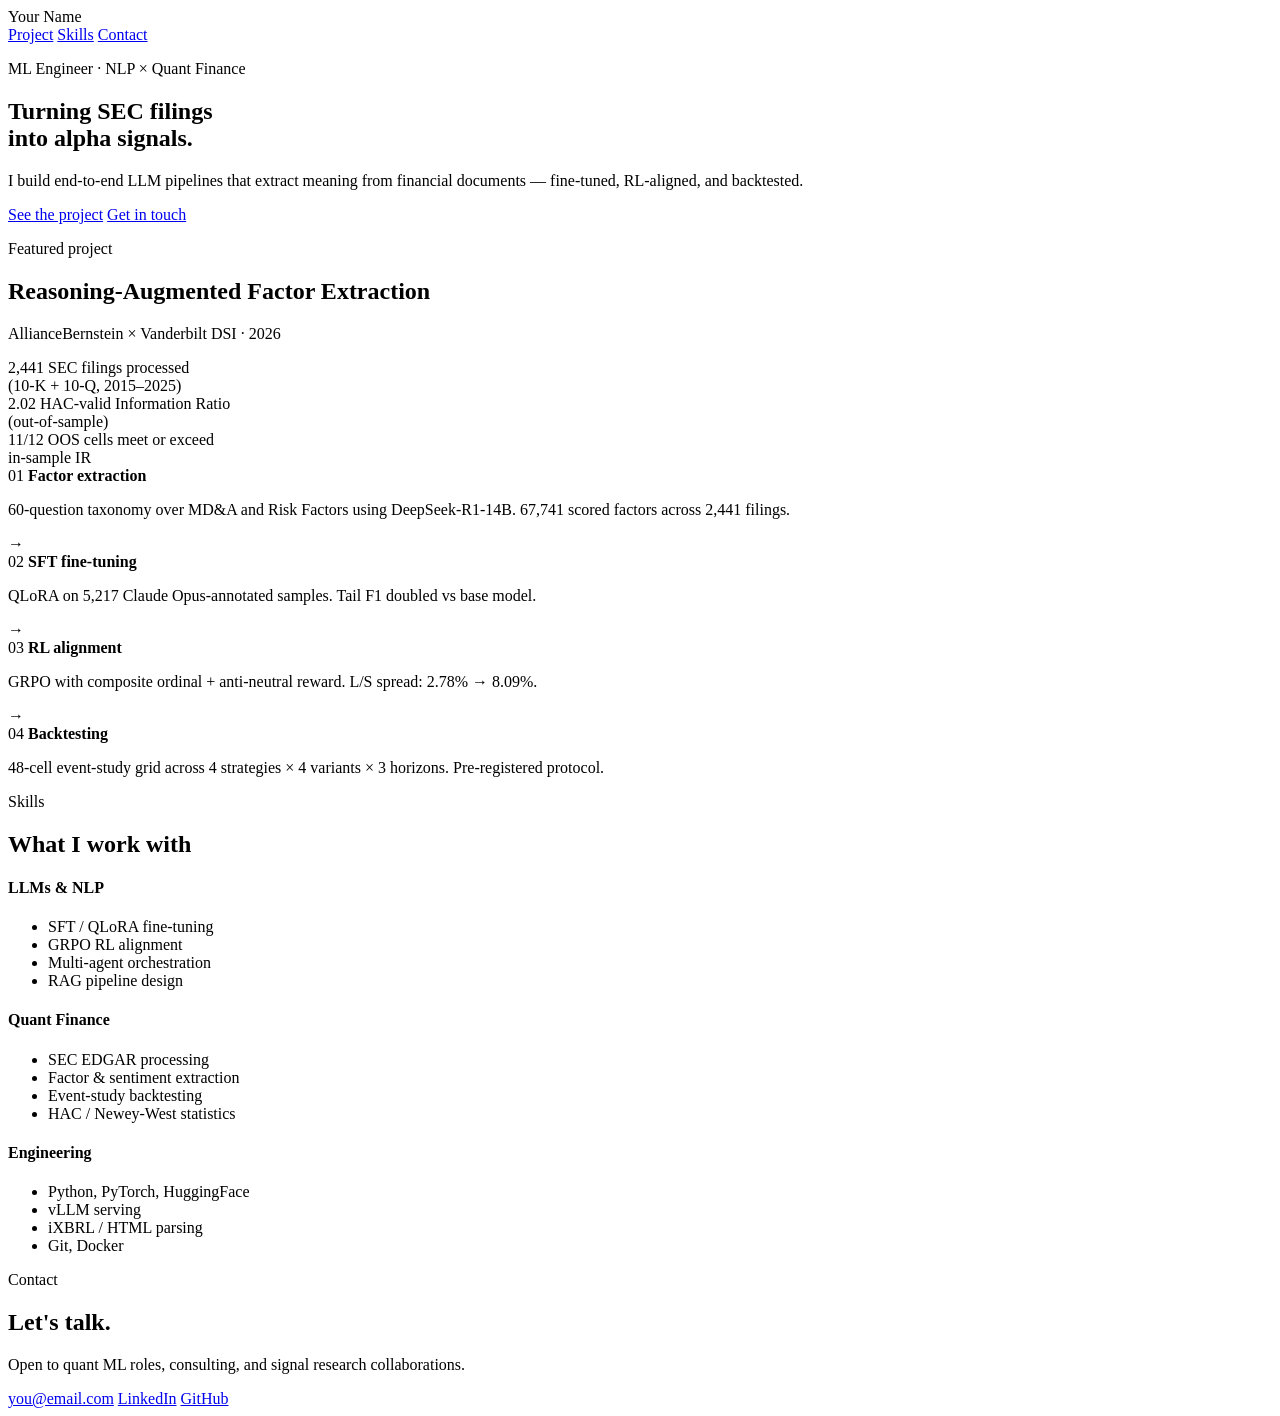
==== index.html @ 3459a32f "Create index.html" ====
<!DOCTYPE html>
<html lang="en">
<head>
  <meta charset="UTF-8" />
  <meta name="viewport" content="width=device-width, initial-scale=1.0"/>
  <title>Your Name — ML Engineer</title>
  <link rel="stylesheet" href="style.css" />
  <link href="https://fonts.googleapis.com/css2?family=DM+Serif+Display&family=DM+Mono:wght@400;500&family=Inter:wght@400;500&display=swap" rel="stylesheet"/>
</head>
<body>

  <!-- NAV -->
  <nav>
    <span class="nav-name">Your Name</span>
    <div class="nav-links">
      <a href="#project">Project</a>
      <a href="#skills">Skills</a>
      <a href="#contact">Contact</a>
    </div>
  </nav>

  <!-- HERO -->
  <section id="hero">
    <p class="label">ML Engineer · NLP × Quant Finance</p>
    <h1>Turning SEC filings<br/>into alpha signals.</h1>
    <p class="sub">I build end-to-end LLM pipelines that extract meaning from financial documents — fine-tuned, RL-aligned, and backtested.</p>
    <div class="hero-btns">
      <a href="#project" class="btn-primary">See the project</a>
      <a href="mailto:you@email.com" class="btn-secondary">Get in touch</a>
    </div>
  </section>

  <!-- PROJECT -->
  <section id="project">
    <p class="label">Featured project</p>
    <h2>Reasoning-Augmented Factor Extraction</h2>
    <p class="project-sub">AllianceBernstein × Vanderbilt DSI · 2026</p>

    <div class="cards">
      <div class="card">
        <span class="card-num">2,441</span>
        <span class="card-desc">SEC filings processed<br/>(10-K + 10-Q, 2015–2025)</span>
      </div>
      <div class="card">
        <span class="card-num">2.02</span>
        <span class="card-desc">HAC-valid Information Ratio<br/>(out-of-sample)</span>
      </div>
      <div class="card">
        <span class="card-num">11/12</span>
        <span class="card-desc">OOS cells meet or exceed<br/>in-sample IR</span>
      </div>
    </div>

    <div class="pipeline">
      <div class="step">
        <span class="step-num">01</span>
        <strong>Factor extraction</strong>
        <p>60-question taxonomy over MD&A and Risk Factors using DeepSeek-R1-14B. 67,741 scored factors across 2,441 filings.</p>
      </div>
      <div class="arrow">→</div>
      <div class="step">
        <span class="step-num">02</span>
        <strong>SFT fine-tuning</strong>
        <p>QLoRA on 5,217 Claude Opus-annotated samples. Tail F1 doubled vs base model.</p>
      </div>
      <div class="arrow">→</div>
      <div class="step">
        <span class="step-num">03</span>
        <strong>RL alignment</strong>
        <p>GRPO with composite ordinal + anti-neutral reward. L/S spread: 2.78% → 8.09%.</p>
      </div>
      <div class="arrow">→</div>
      <div class="step">
        <span class="step-num">04</span>
        <strong>Backtesting</strong>
        <p>48-cell event-study grid across 4 strategies × 4 variants × 3 horizons. Pre-registered protocol.</p>
      </div>
    </div>
  </section>

  <!-- SKILLS -->
  <section id="skills">
    <p class="label">Skills</p>
    <h2>What I work with</h2>
    <div class="skills-grid">
      <div class="skill-group">
        <h4>LLMs & NLP</h4>
        <ul>
          <li>SFT / QLoRA fine-tuning</li>
          <li>GRPO RL alignment</li>
          <li>Multi-agent orchestration</li>
          <li>RAG pipeline design</li>
        </ul>
      </div>
      <div class="skill-group">
        <h4>Quant Finance</h4>
        <ul>
          <li>SEC EDGAR processing</li>
          <li>Factor & sentiment extraction</li>
          <li>Event-study backtesting</li>
          <li>HAC / Newey-West statistics</li>
        </ul>
      </div>
      <div class="skill-group">
        <h4>Engineering</h4>
        <ul>
          <li>Python, PyTorch, HuggingFace</li>
          <li>vLLM serving</li>
          <li>iXBRL / HTML parsing</li>
          <li>Git, Docker</li>
        </ul>
      </div>
    </div>
  </section>

  <!-- CONTACT -->
  <section id="contact">
    <p class="label">Contact</p>
    <h2>Let's talk.</h2>
    <p>Open to quant ML roles, consulting, and signal research collaborations.</p>
    <div class="contact-links">
      <a href="mailto:you@email.com">you@email.com</a>
      <a href="https://linkedin.com/in/yourname" target="_blank">LinkedIn</a>
      <a href="https://github.com/yourname" target="_blank">GitHub</a>
    </div>
  </section>

</body>
</html>
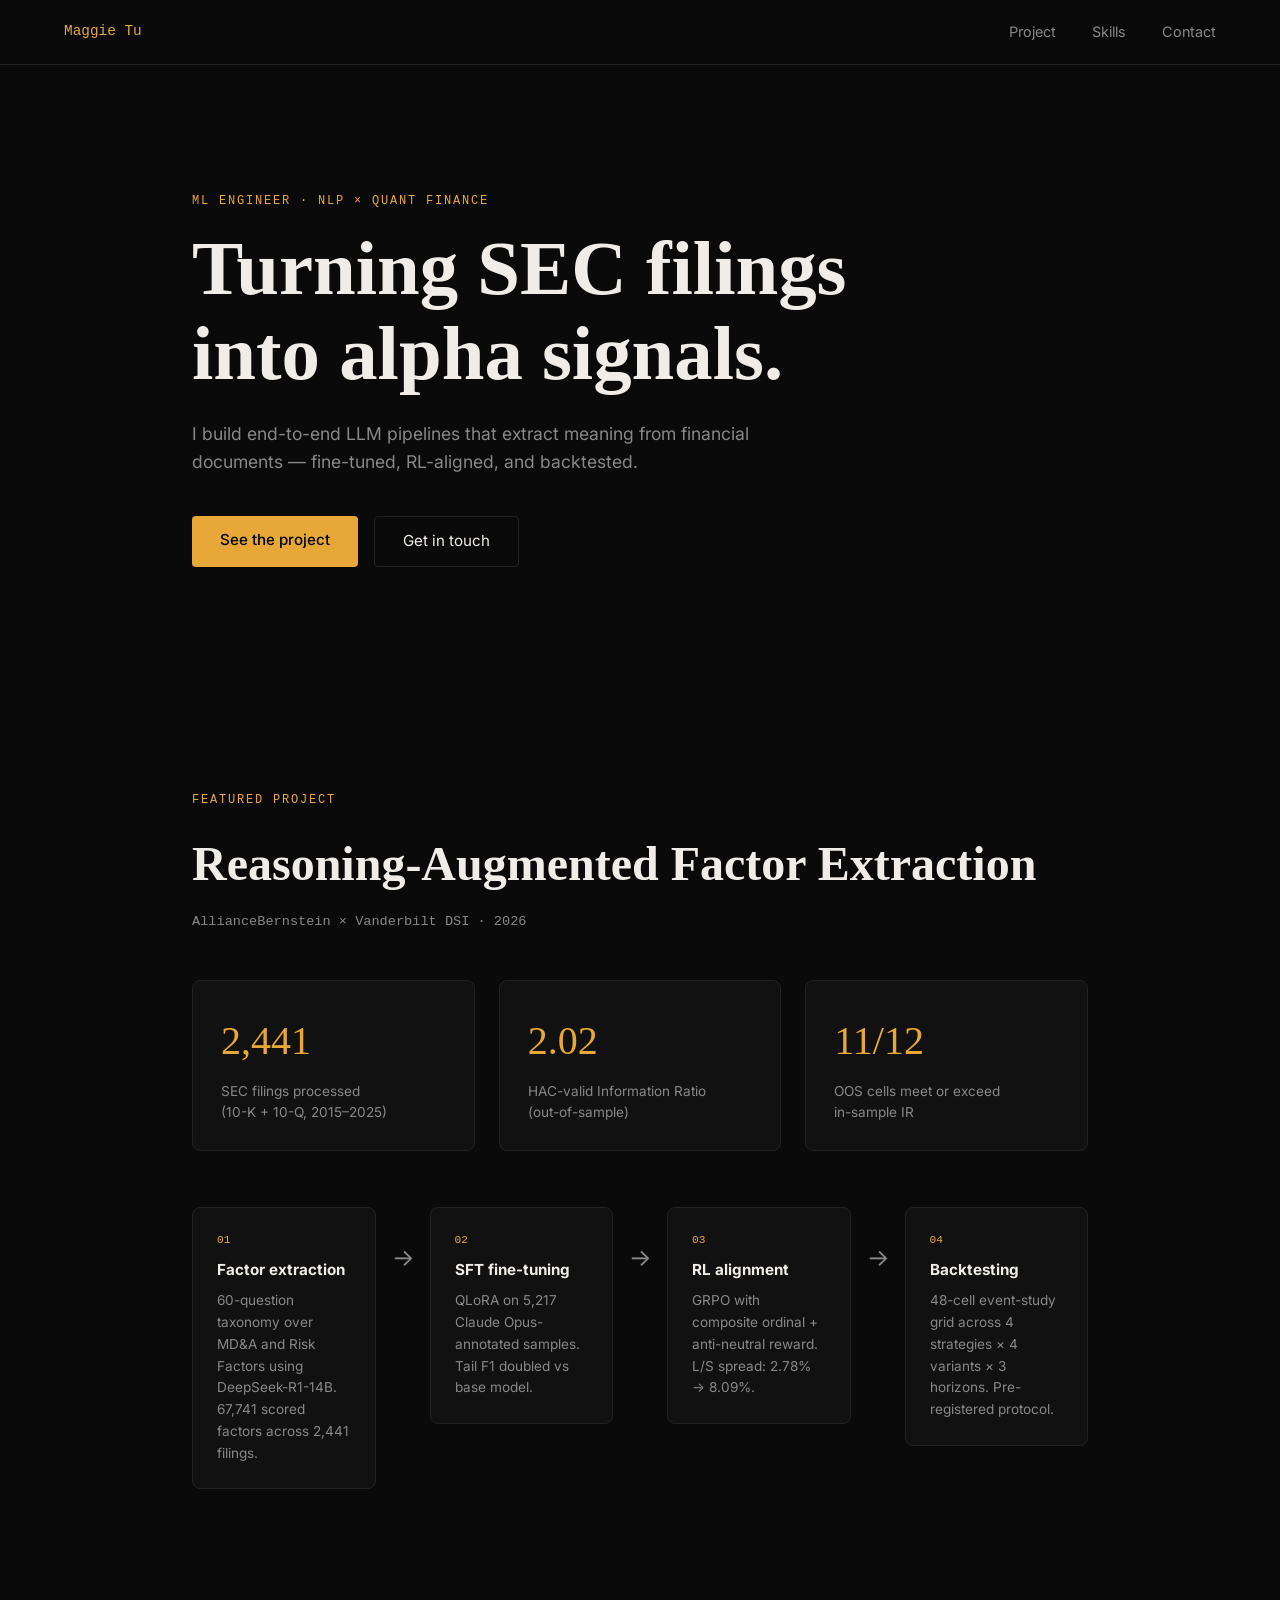
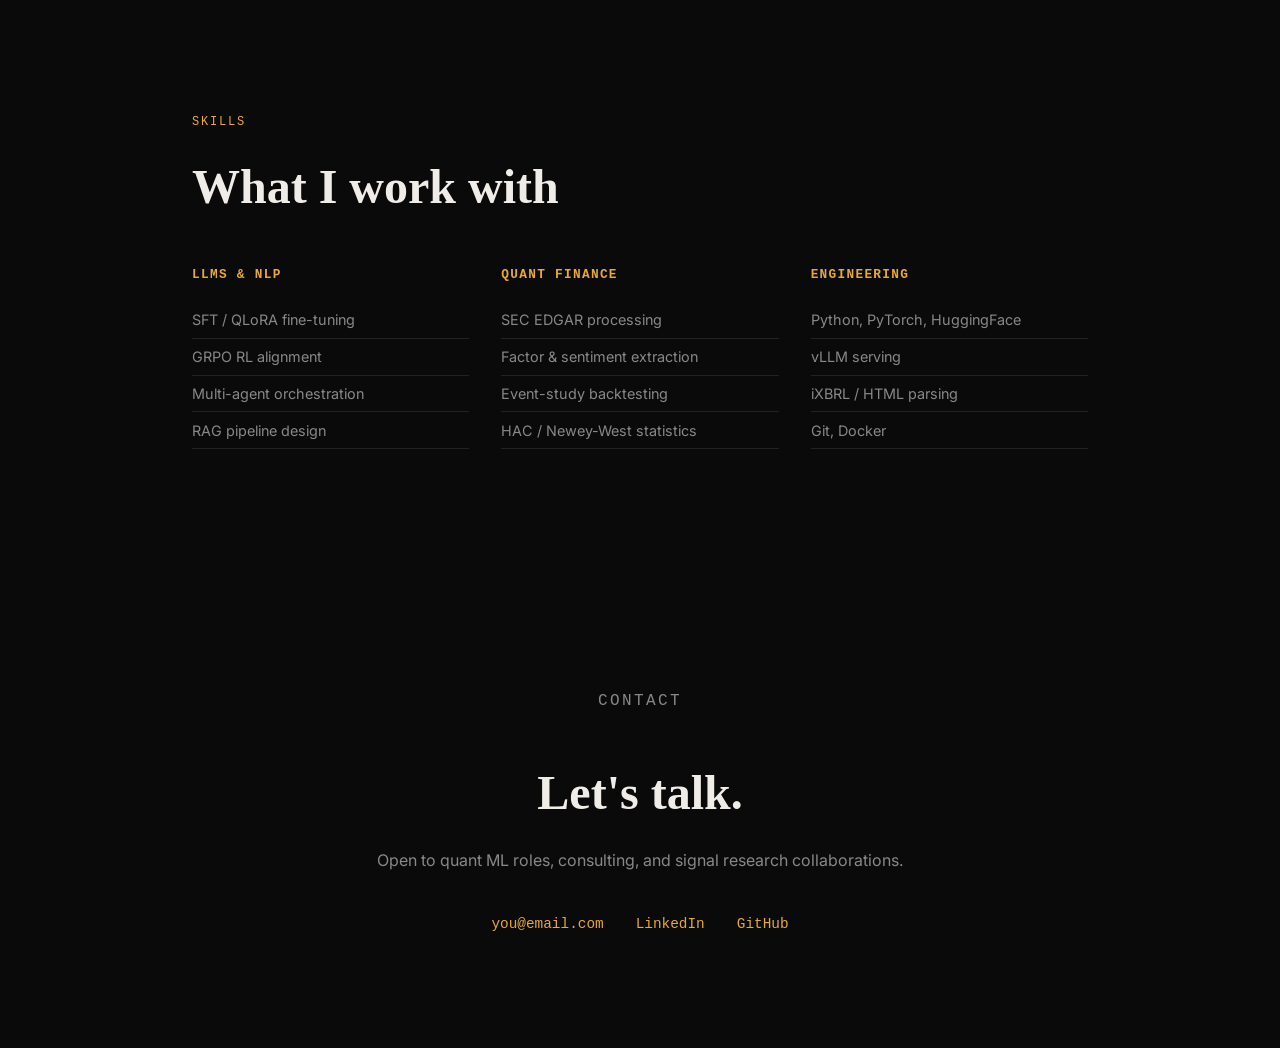
==== commit b86e89f9: "Update index.html" ====
--- a/index.html
+++ b/index.html
@@ -3,7 +3,7 @@
 <head>
   <meta charset="UTF-8" />
   <meta name="viewport" content="width=device-width, initial-scale=1.0"/>
-  <title>Your Name — ML Engineer</title>
+  <title>Maggie Tu — ML Engineer</title>
   <link rel="stylesheet" href="style.css" />
   <link href="https://fonts.googleapis.com/css2?family=DM+Serif+Display&family=DM+Mono:wght@400;500&family=Inter:wght@400;500&display=swap" rel="stylesheet"/>
 </head>
@@ -11,7 +11,7 @@
 
   <!-- NAV -->
   <nav>
-    <span class="nav-name">Your Name</span>
+    <span class="nav-name">Maggie Tu</span>
     <div class="nav-links">
       <a href="#project">Project</a>
       <a href="#skills">Skills</a>
@@ -26,7 +26,7 @@
     <p class="sub">I build end-to-end LLM pipelines that extract meaning from financial documents — fine-tuned, RL-aligned, and backtested.</p>
     <div class="hero-btns">
       <a href="#project" class="btn-primary">See the project</a>
-      <a href="mailto:you@email.com" class="btn-secondary">Get in touch</a>
+      <a href="https://www.linkedin.com/in/maggie-tu/" class="btn-secondary">Get in touch</a>
     </div>
   </section>
 
@@ -119,9 +119,9 @@
     <h2>Let's talk.</h2>
     <p>Open to quant ML roles, consulting, and signal research collaborations.</p>
     <div class="contact-links">
-      <a href="mailto:you@email.com">you@email.com</a>
-      <a href="https://linkedin.com/in/yourname" target="_blank">LinkedIn</a>
-      <a href="https://github.com/yourname" target="_blank">GitHub</a>
+      <a href="maggietu570@gmail.com">you@email.com</a>
+      <a href="https://linkedin.com/in/maggie-tu" target="_blank">LinkedIn</a>
+      <a href="https://github.com/WanlinTu" target="_blank">GitHub</a>
     </div>
   </section>
 
--- a/style.css
+++ b/style.css
@@ -0,0 +1,101 @@
+*, *::before, *::after { box-sizing: border-box; margin: 0; padding: 0; }
+
+:root {
+  --bg: #0a0a0a;
+  --surface: #111111;
+  --border: #222222;
+  --accent: #E8A838;
+  --text: #f0ede8;
+  --muted: #888;
+  --font-display: 'DM Serif Display', serif;
+  --font-body: 'Inter', sans-serif;
+  --font-mono: 'DM Mono', monospace;
+}
+
+html { scroll-behavior: smooth; }
+body { background: var(--bg); color: var(--text); font-family: var(--font-body); line-height: 1.6; }
+
+/* NAV */
+nav {
+  position: fixed; top: 0; width: 100%; z-index: 100;
+  display: flex; justify-content: space-between; align-items: center;
+  padding: 1.2rem 4rem;
+  background: rgba(10,10,10,0.85);
+  backdrop-filter: blur(10px);
+  border-bottom: 1px solid var(--border);
+}
+.nav-name { font-family: var(--font-mono); font-size: 0.9rem; color: var(--accent); }
+.nav-links a { margin-left: 2rem; color: var(--muted); text-decoration: none; font-size: 0.9rem; transition: color 0.2s; }
+.nav-links a:hover { color: var(--text); }
+
+/* SECTIONS */
+section { max-width: 960px; margin: 0 auto; padding: 7rem 2rem; }
+
+.label {
+  font-family: var(--font-mono); font-size: 0.75rem;
+  color: var(--accent); letter-spacing: 0.15em;
+  text-transform: uppercase; margin-bottom: 1rem;
+}
+
+h1 { font-family: var(--font-display); font-size: clamp(2.8rem, 6vw, 5rem); line-height: 1.1; margin-bottom: 1.5rem; }
+h2 { font-family: var(--font-display); font-size: clamp(2rem, 4vw, 3rem); margin-bottom: 0.5rem; }
+h4 { font-family: var(--font-mono); font-size: 0.8rem; color: var(--accent); letter-spacing: 0.1em; text-transform: uppercase; margin-bottom: 1rem; }
+
+/* HERO */
+#hero { padding-top: 12rem; }
+.sub { max-width: 560px; color: var(--muted); font-size: 1.1rem; margin-bottom: 2.5rem; }
+.hero-btns { display: flex; gap: 1rem; flex-wrap: wrap; }
+.btn-primary {
+  background: var(--accent); color: #000; padding: 0.75rem 1.75rem;
+  border-radius: 4px; text-decoration: none; font-weight: 500; font-size: 0.95rem;
+  transition: opacity 0.2s;
+}
+.btn-primary:hover { opacity: 0.85; }
+.btn-secondary {
+  border: 1px solid var(--border); color: var(--text); padding: 0.75rem 1.75rem;
+  border-radius: 4px; text-decoration: none; font-size: 0.95rem;
+  transition: border-color 0.2s;
+}
+.btn-secondary:hover { border-color: var(--muted); }
+
+/* PROJECT */
+.project-sub { color: var(--muted); font-family: var(--font-mono); font-size: 0.85rem; margin-bottom: 3rem; }
+
+.cards { display: grid; grid-template-columns: repeat(3, 1fr); gap: 1.5rem; margin-bottom: 3.5rem; }
+.card {
+  background: var(--surface); border: 1px solid var(--border);
+  border-radius: 8px; padding: 1.75rem;
+  display: flex; flex-direction: column; gap: 0.5rem;
+}
+.card-num { font-family: var(--font-display); font-size: 2.5rem; color: var(--accent); }
+.card-desc { font-size: 0.85rem; color: var(--muted); line-height: 1.5; }
+
+.pipeline { display: flex; align-items: flex-start; gap: 1rem; flex-wrap: wrap; }
+.step {
+  flex: 1; min-width: 180px; background: var(--surface);
+  border: 1px solid var(--border); border-radius: 8px; padding: 1.5rem;
+}
+.step-num { font-family: var(--font-mono); font-size: 0.7rem; color: var(--accent); display: block; margin-bottom: 0.5rem; }
+.step strong { display: block; margin-bottom: 0.5rem; font-size: 0.95rem; }
+.step p { font-size: 0.85rem; color: var(--muted); line-height: 1.6; }
+.arrow { color: var(--muted); font-size: 1.5rem; margin-top: 2rem; }
+
+/* SKILLS */
+.skills-grid { display: grid; grid-template-columns: repeat(3, 1fr); gap: 2rem; margin-top: 2.5rem; }
+.skill-group ul { list-style: none; }
+.skill-group li { font-size: 0.9rem; color: var(--muted); padding: 0.4rem 0; border-bottom: 1px solid var(--border); }
+
+/* CONTACT */
+#contact { text-align: center; }
+#contact p { color: var(--muted); margin: 1rem 0 2.5rem; font-size: 1rem; }
+.contact-links { display: flex; justify-content: center; gap: 2rem; flex-wrap: wrap; }
+.contact-links a { font-family: var(--font-mono); font-size: 0.9rem; color: var(--accent); text-decoration: none; }
+.contact-links a:hover { text-decoration: underline; }
+
+/* RESPONSIVE */
+@media (max-width: 700px) {
+  nav { padding: 1rem 1.5rem; }
+  .cards, .skills-grid { grid-template-columns: 1fr; }
+  .pipeline { flex-direction: column; }
+  .arrow { transform: rotate(90deg); margin: 0 auto; }
+}
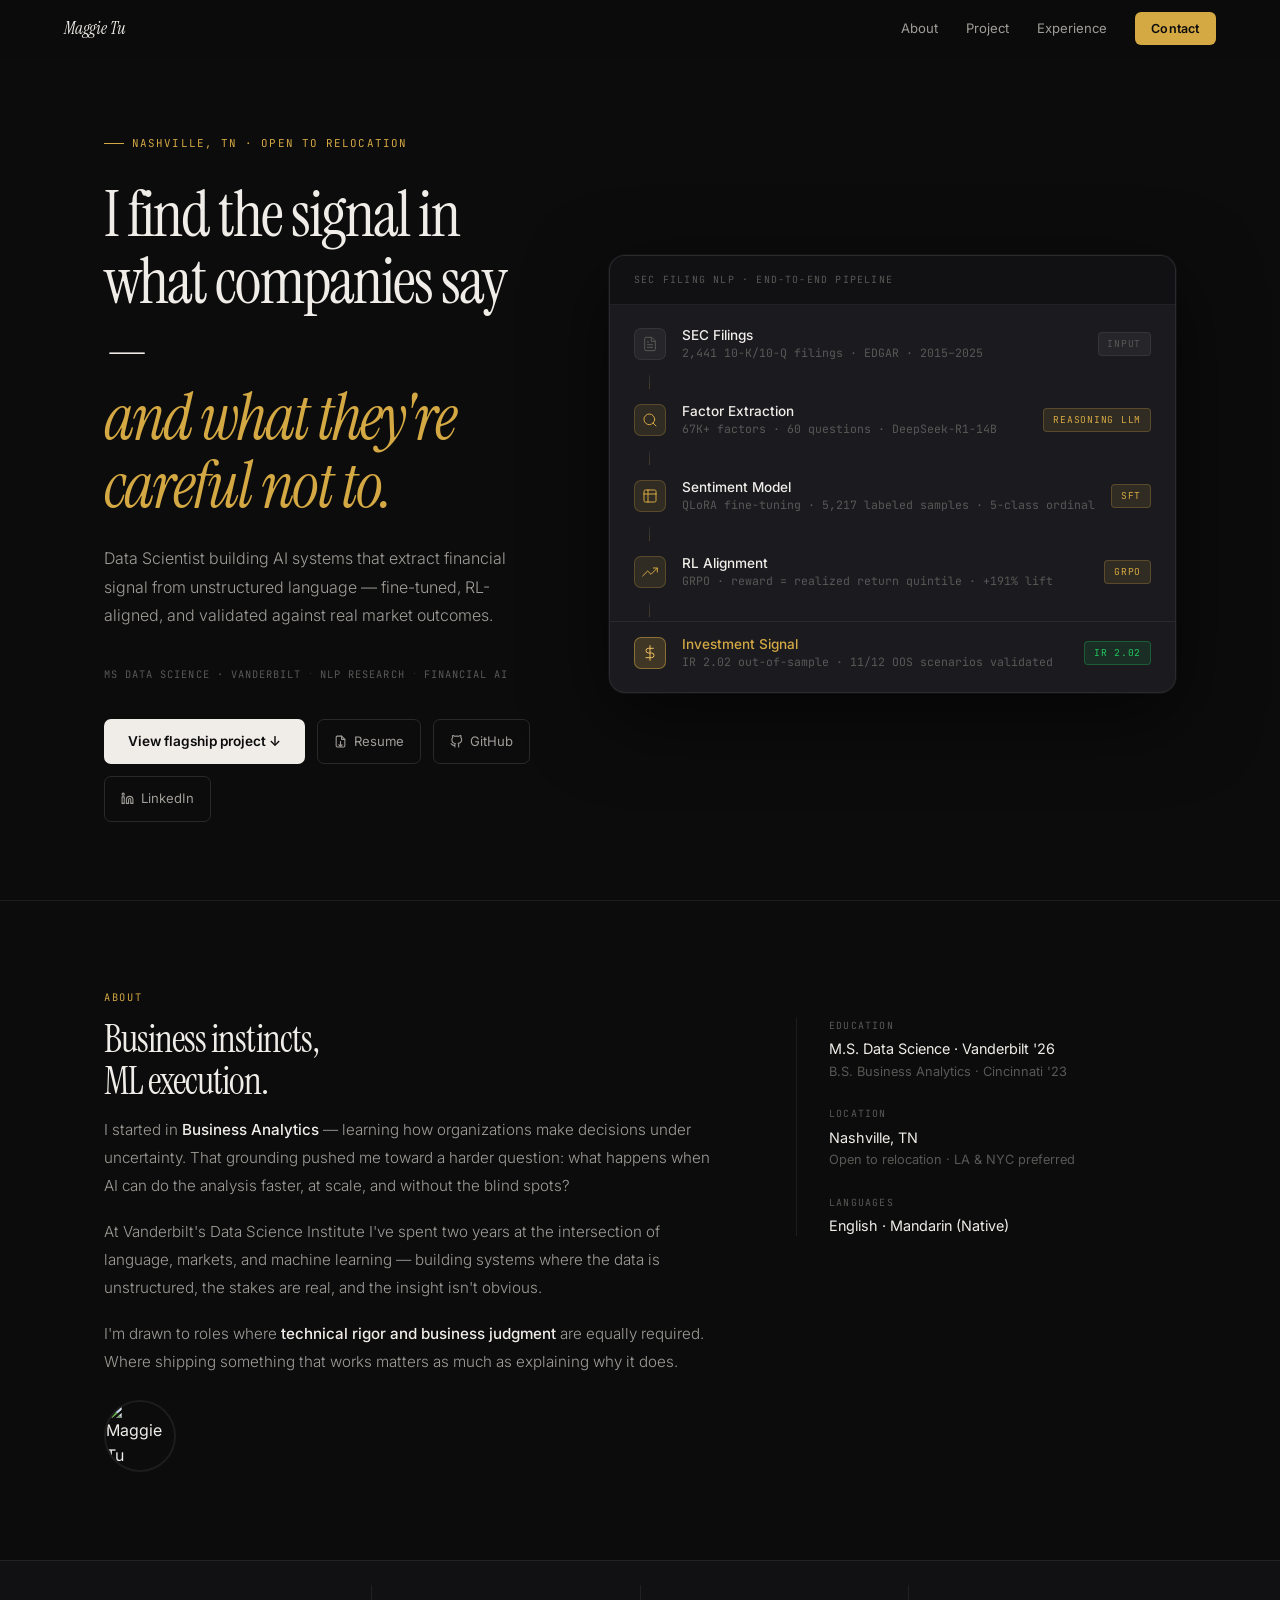
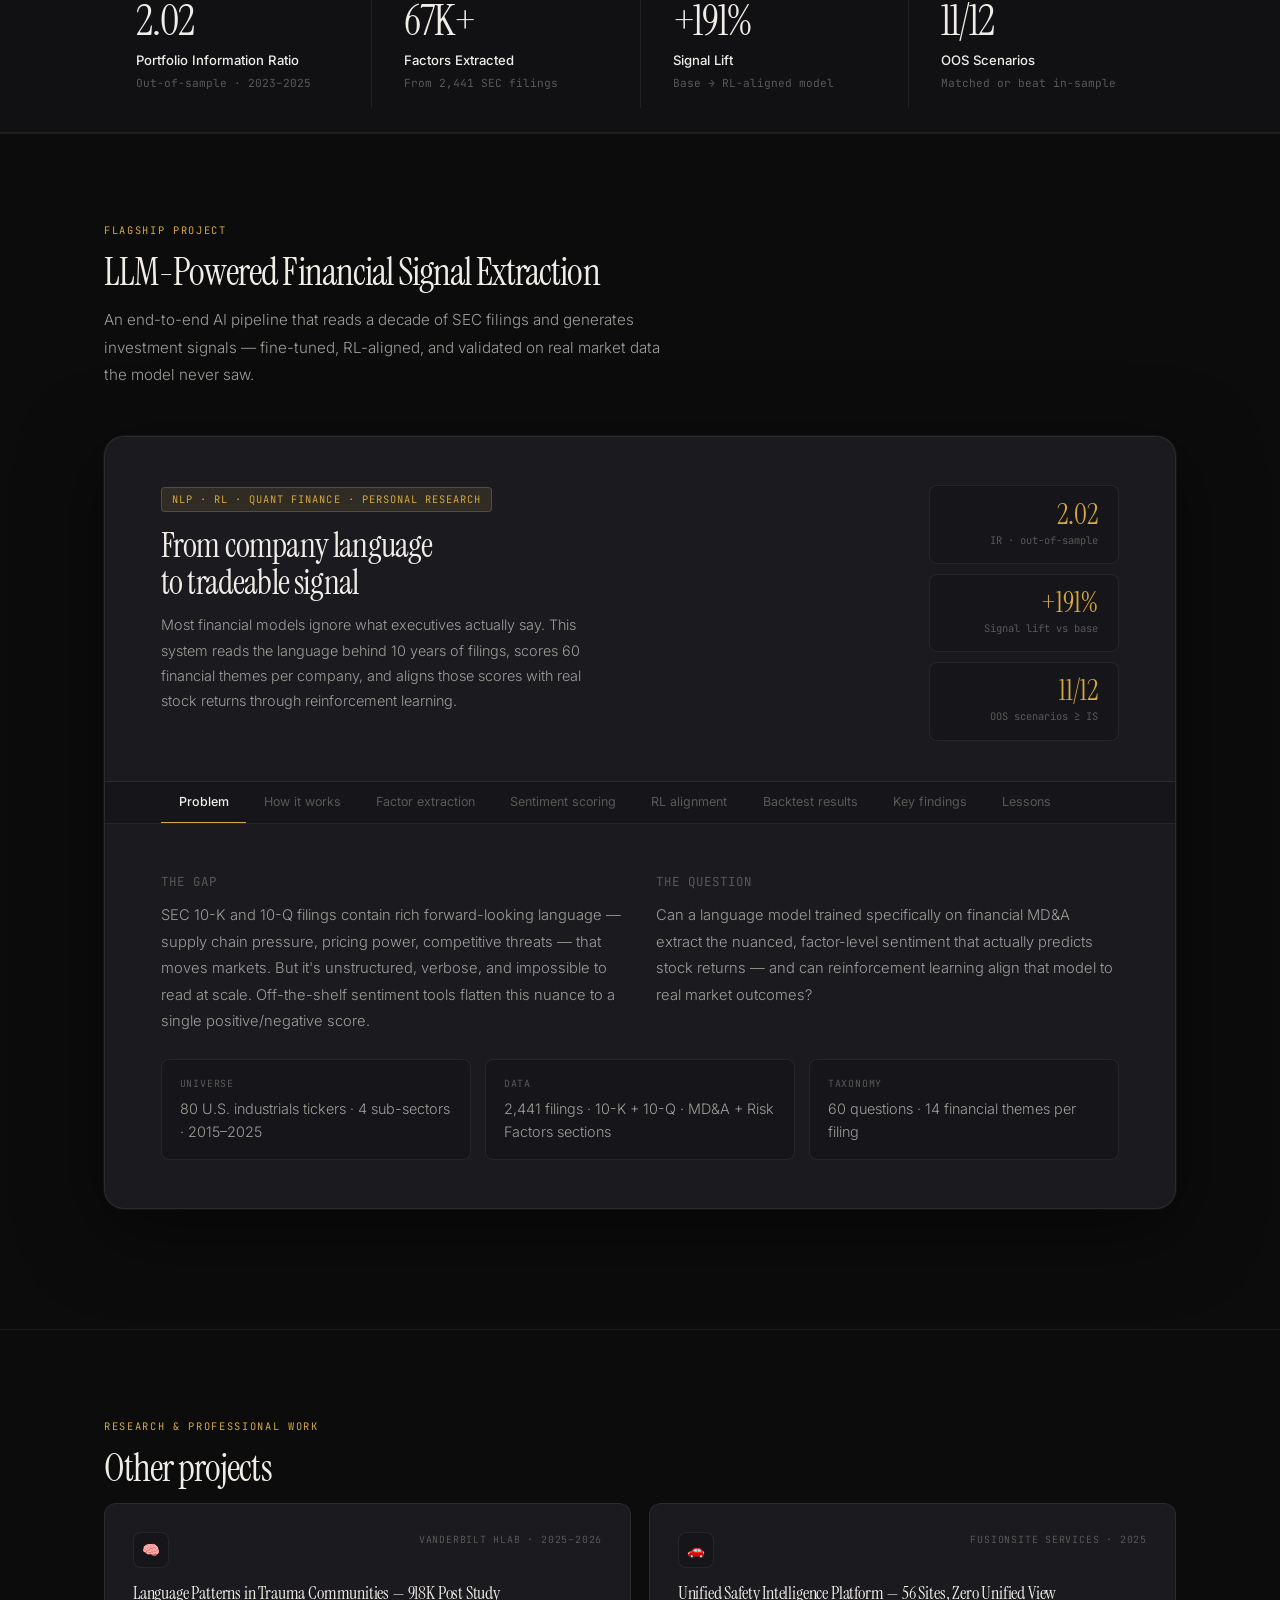
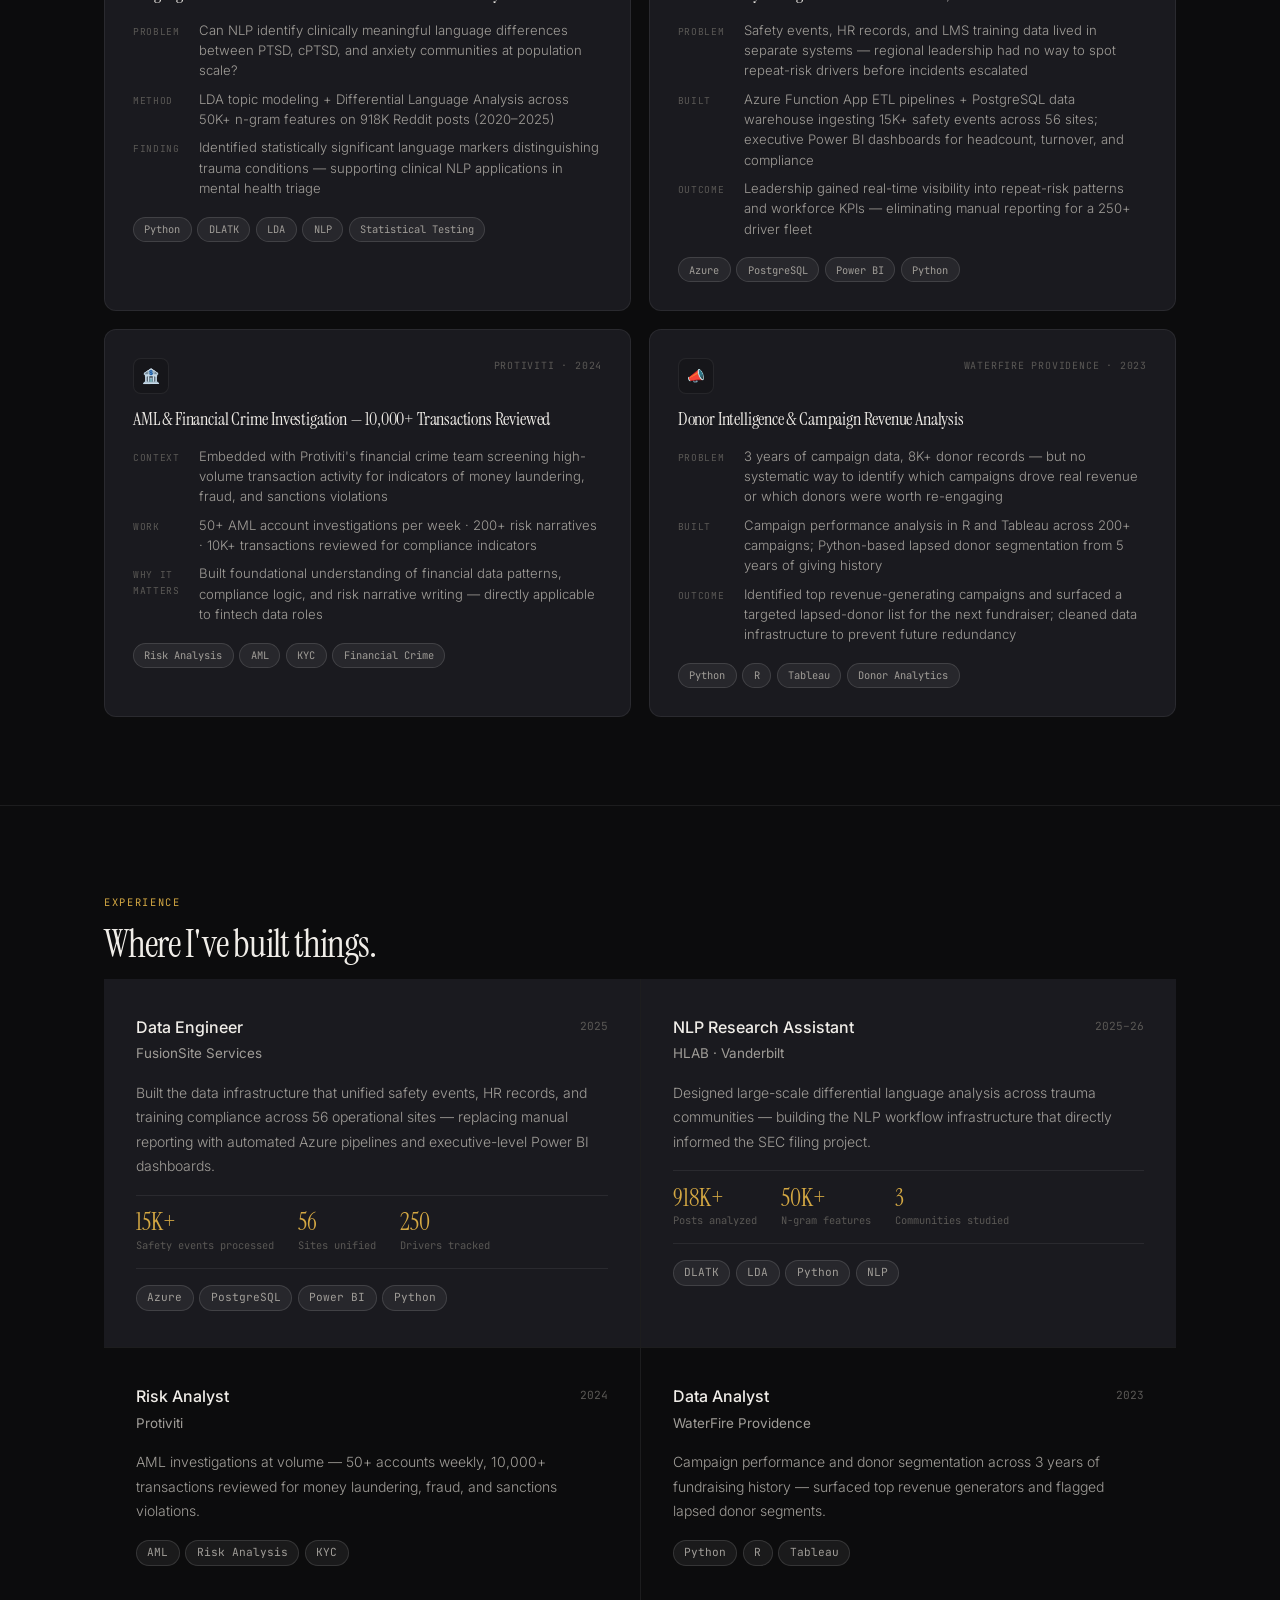
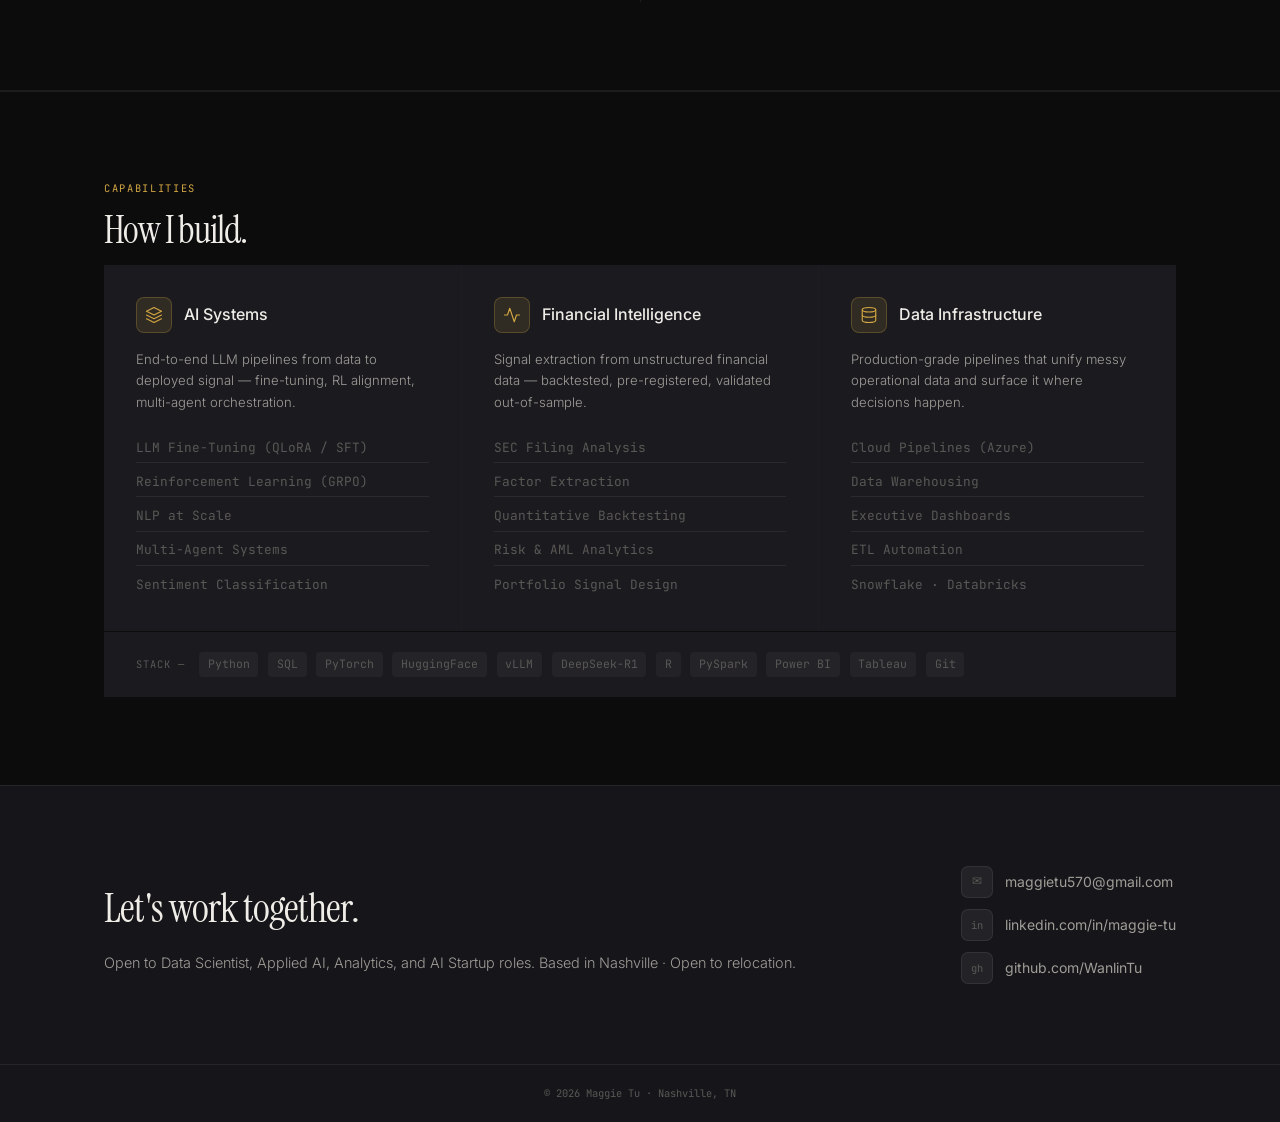
==== commit b845a5fd: "Update index.html" ====
--- a/index.html
+++ b/index.html
@@ -1,129 +1,1801 @@
 <!DOCTYPE html>
 <html lang="en">
 <head>
-  <meta charset="UTF-8" />
+  <meta charset="UTF-8"/>
   <meta name="viewport" content="width=device-width, initial-scale=1.0"/>
-  <title>Maggie Tu — ML Engineer</title>
-  <link rel="stylesheet" href="style.css" />
-  <link href="https://fonts.googleapis.com/css2?family=DM+Serif+Display&family=DM+Mono:wght@400;500&family=Inter:wght@400;500&display=swap" rel="stylesheet"/>
+  <meta name="description" content="Maggie Tu — Data Scientist. I find the signal in what companies say — and what they're careful not to."/>
+  <title>Maggie Tu</title>
+  <link rel="preconnect" href="https://fonts.googleapis.com"/>
+  <link href="https://fonts.googleapis.com/css2?family=Instrument+Serif:ital@0;1&family=Inter:wght@300;400;500;600&family=JetBrains+Mono:wght@400;500&display=swap" rel="stylesheet"/>
+  <style>
+/* ── RESET ── */
+*,*::before,*::after{box-sizing:border-box;margin:0;padding:0}
+html{scroll-behavior:smooth;font-size:16px}
+body{background:#0c0c0d;color:#f0ede8;font-family:'Inter',system-ui,sans-serif;line-height:1.6;-webkit-font-smoothing:antialiased}
+a{color:inherit;text-decoration:none}
+img{display:block;max-width:100%}
+button{cursor:pointer;border:none;background:none;font-family:inherit}
+
+/* ── CSS VARS ── */
+:root{
+  --bg:#0c0c0d;
+  --bg2:#111114;
+  --bg3:#16161a;
+  --surface:#1a1a1f;
+  --surface2:#1f1f26;
+  --border:rgba(255,255,255,0.07);
+  --border2:rgba(255,255,255,0.12);
+  --text:#f0ede8;
+  --text2:#a09d98;
+  --text3:#5a5855;
+  --gold:#d4a843;
+  --gold2:#f0c060;
+  --gold-dim:rgba(212,168,67,0.12);
+  --gold-border:rgba(212,168,67,0.25);
+  --green:#22c55e;
+  --green-dim:rgba(34,197,94,0.1);
+  --blue:#6366f1;
+  --serif:'Instrument Serif',Georgia,serif;
+  --sans:'Inter',system-ui,sans-serif;
+  --mono:'JetBrains Mono',monospace;
+  --r:8px;--r2:12px;--r3:16px;
+  --sh:0 0 0 1px rgba(255,255,255,0.06),0 4px 24px rgba(0,0,0,0.4);
+  --sh2:0 0 0 1px rgba(255,255,255,0.08),0 8px 48px rgba(0,0,0,0.6);
+}
+
+/* ── UTILS ── */
+.mono{font-family:var(--mono)}
+.serif{font-family:var(--serif)}
+.fade-up{opacity:0;transform:translateY(18px);transition:opacity .6s ease,transform .6s ease}
+.fade-up.in{opacity:1;transform:none}
+.tag{display:inline-block;background:rgba(255,255,255,0.06);border:1px solid var(--border2);border-radius:100px;padding:.2rem .65rem;font-size:.7rem;color:var(--text2);font-family:var(--mono)}
+
+/* ── NAV ── */
+nav{
+  position:fixed;top:0;width:100%;z-index:300;height:58px;
+  display:flex;align-items:center;justify-content:space-between;padding:0 5%;
+  background:rgba(12,12,13,0.85);backdrop-filter:blur(24px) saturate(1.5);
+  border-bottom:1px solid transparent;transition:border-color .3s
+}
+nav.s{border-bottom-color:var(--border)}
+.nav-logo{font-family:var(--serif);font-size:1.05rem;font-style:italic;color:var(--text);letter-spacing:-.01em}
+.nav-r{display:flex;align-items:center;gap:1.75rem}
+.nav-r a{font-size:.82rem;color:var(--text2);transition:color .2s;font-weight:400}
+.nav-r a:hover{color:var(--text)}
+.nav-btn{
+  background:var(--gold);color:#0c0c0d !important;
+  padding:.4rem 1.05rem;border-radius:6px;
+  font-size:.78rem !important;font-weight:600 !important;
+  transition:opacity .2s !important;letter-spacing:.01em
+}
+.nav-btn:hover{opacity:.85 !important}
+
+/* ── HERO ── */
+/* #hero base: overridden by hero-v7 below */
+.hero-eyebrow{
+  display:inline-flex;align-items:center;gap:.5rem;
+  font-size:.72rem;color:var(--gold);font-family:var(--mono);
+  letter-spacing:.1em;text-transform:uppercase;margin-bottom:1.75rem
+}
+.hero-eyebrow::before{content:'';width:20px;height:1px;background:var(--gold)}
+.hero-h1{
+  font-family:var(--serif);
+  font-size:clamp(2.8rem,4.5vw,4.4rem);
+  line-height:1.06;letter-spacing:-.03em;
+  color:var(--text);margin-bottom:1.5rem;font-weight:400
+}
+.hero-h1 em{font-style:italic;color:var(--gold)}
+.hero-sub{
+  font-size:1rem;color:var(--text2);line-height:1.8;
+  max-width:480px;font-weight:300;margin-bottom:2.25rem
+}
+.hero-chips{display:flex;flex-wrap:wrap;gap:.45rem;margin-bottom:2.5rem}
+.hero-actions{display:flex;gap:.75rem;flex-wrap:wrap}
+.btn-solid{
+  background:var(--text);color:#0c0c0d;padding:.7rem 1.5rem;
+  border-radius:7px;font-size:.85rem;font-weight:600;
+  transition:opacity .2s,transform .2s;display:inline-flex;align-items:center;gap:.45rem
+}
+.btn-solid:hover{opacity:.88;transform:translateY(-1px)}
+.btn-ghost{
+  border:1px solid var(--border2);color:var(--text2);padding:.7rem 1.1rem;
+  border-radius:7px;font-size:.82rem;transition:border-color .2s,color .2s,background .2s;
+  display:inline-flex;align-items:center;gap:.4rem
+}
+.btn-ghost:hover{border-color:rgba(255,255,255,0.25);color:var(--text);background:rgba(255,255,255,0.04)}
+.btn-icon{padding:.7rem 1rem;gap:.45rem}
+
+/* hero photo */
+.hero-photo-col{position:relative;display:flex;flex-direction:column;gap:1rem}
+.hero-img-wrap{position:relative}
+.hero-img-wrap img{
+  width:100%;height:440px;object-fit:cover;
+  border-radius:16px;
+  box-shadow:0 0 0 1px rgba(255,255,255,0.08),0 24px 80px rgba(0,0,0,0.7)
+}
+.hero-float-card{
+  position:absolute;bottom:-14px;left:-16px;
+  background:var(--surface);border:1px solid var(--border2);
+  border-radius:var(--r);padding:.7rem 1rem;
+  box-shadow:var(--sh);display:flex;align-items:center;gap:.6rem
+}
+.hfc-dot{
+  width:7px;height:7px;border-radius:50%;background:var(--green);
+  animation:pulse 2s infinite
+}
+@keyframes pulse{
+  0%{box-shadow:0 0 0 0 rgba(34,197,94,0.5)}
+  70%{box-shadow:0 0 0 8px rgba(34,197,94,0)}
+  100%{box-shadow:0 0 0 0 rgba(34,197,94,0)}
+}
+.hfc-text{font-size:.72rem;color:var(--text2);font-family:var(--mono);white-space:nowrap}
+.hero-stat-row{display:grid;grid-template-columns:1fr 1fr;gap:.6rem}
+.hstat{
+  background:var(--surface);border:1px solid var(--border);
+  border-radius:var(--r);padding:.85rem 1rem;
+  transition:border-color .2s
+}
+.hstat:hover{border-color:var(--border2)}
+.hstat-ctx{
+  font-family:var(--mono);font-size:.58rem;text-transform:uppercase;
+  letter-spacing:.1em;color:var(--gold);margin-bottom:.2rem
+}
+.hstat-n{
+  font-family:var(--serif);font-size:1.5rem;color:var(--text);
+  line-height:1;font-weight:400
+}
+.hstat-l{font-size:.68rem;color:var(--text3);margin-top:.2rem;line-height:1.35}
+
+/* ── DIVIDER ── */
+hr.div{border:none;border-top:1px solid var(--border);margin:0}
+
+/* ── SECTION SHELL ── */
+.section{max-width:1200px;margin:0 auto;padding:5.5rem 5%}
+.sec-label{
+  font-family:var(--mono);font-size:.65rem;text-transform:uppercase;
+  letter-spacing:.16em;color:var(--gold);margin-bottom:.75rem
+}
+.sec-title{
+  font-family:var(--serif);font-size:clamp(2.2rem,3.2vw,3rem);
+  font-weight:400;letter-spacing:-.025em;line-height:1.1;
+  color:var(--text);margin-bottom:.85rem
+}
+.sec-sub{
+  font-size:.95rem;color:var(--text2);line-height:1.8;
+  font-weight:300;max-width:560px;margin-bottom:3rem
+}
+
+/* ── ABOUT ── */
+.about-grid{display:grid;grid-template-columns:1fr 1fr;gap:5rem;align-items:start}
+.about-body p{
+  font-size:.95rem;color:var(--text2);line-height:1.85;
+  font-weight:300;margin-bottom:1.1rem
+}
+.about-body p strong{color:var(--text);font-weight:500}
+.about-facts{display:flex;flex-direction:column;gap:.6rem}
+.af{
+  display:flex;align-items:flex-start;gap:.9rem;
+  background:var(--surface);border:1px solid var(--border);
+  border-radius:var(--r);padding:.9rem 1rem;transition:border-color .2s
+}
+.af:hover{border-color:var(--border2)}
+.af-icon{
+  width:32px;height:32px;background:var(--bg3);
+  border:1px solid var(--border);border-radius:7px;
+  display:flex;align-items:center;justify-content:center;
+  font-size:.85rem;flex-shrink:0
+}
+.af-title{font-size:.84rem;font-weight:500;color:var(--text)}
+.af-sub{font-size:.73rem;color:var(--text3);margin-top:.15rem}
+
+/* ── FLAGSHIP ── */
+.flagship{
+  background:var(--surface);border:1px solid var(--border);
+  border-radius:20px;overflow:hidden;
+  box-shadow:0 0 0 1px rgba(255,255,255,0.04),0 20px 80px rgba(0,0,0,0.5);
+  margin-bottom:2rem
+}
+.fl-header{
+  padding:3rem 3.5rem 2.5rem;border-bottom:1px solid var(--border);
+  display:flex;justify-content:space-between;align-items:flex-start;gap:3rem
+}
+.fl-tag{
+  font-family:var(--mono);font-size:.65rem;text-transform:uppercase;
+  letter-spacing:.1em;color:var(--gold);background:var(--gold-dim);
+  border:1px solid var(--gold-border);border-radius:4px;
+  padding:.2rem .6rem;display:inline-block;margin-bottom:.9rem
+}
+.fl-h2{
+  font-family:var(--serif);font-size:2.1rem;font-weight:400;
+  letter-spacing:-.025em;line-height:1.12;color:var(--text);margin-bottom:.65rem
+}
+.fl-desc{
+  font-size:.9rem;color:var(--text2);line-height:1.75;
+  font-weight:300;max-width:440px
+}
+.fl-kpis{display:flex;flex-direction:column;gap:.6rem;flex-shrink:0;min-width:190px}
+.kpi{
+  background:var(--bg3);border:1px solid var(--border);
+  border-radius:var(--r);padding:.9rem 1.25rem;text-align:right;
+  transition:border-color .2s
+}
+.kpi:hover{border-color:var(--border2)}
+.kpi-n{
+  font-family:var(--serif);font-size:1.75rem;color:var(--gold);
+  line-height:1;font-weight:400
+}
+.kpi-l{font-size:.65rem;color:var(--text3);margin-top:.2rem;font-family:var(--mono)}
+
+/* flagship tabs */
+.fl-tabs{
+  display:flex;gap:0;border-bottom:1px solid var(--border);
+  padding:0 3.5rem;background:var(--bg3);overflow-x:auto
+}
+.fl-tab{
+  font-size:.78rem;padding:.8rem 1.1rem;color:var(--text3);
+  border-bottom:2px solid transparent;margin-bottom:-1px;
+  transition:color .2s,border-color .2s;white-space:nowrap;font-weight:400
+}
+.fl-tab:hover{color:var(--text2)}
+.fl-tab.a{color:var(--text);border-bottom-color:var(--gold);font-weight:500}
+
+.fl-panel{display:none;padding:3rem 3.5rem}
+.fl-panel.a{display:block}
+
+/* pipeline diagram */
+.pipeline-visual{
+  display:flex;align-items:stretch;gap:0;
+  margin-bottom:2rem;overflow-x:auto
+}
+.pipe-step{
+  flex:1;min-width:130px;background:var(--bg3);
+  border:1px solid var(--border);padding:1.1rem .9rem;
+}
+.pipe-step:first-child{border-radius:var(--r) 0 0 var(--r)}
+.pipe-step:last-child{border-radius:0 var(--r) var(--r) 0}
+.pipe-step+.pipe-step{border-left:none}
+.pipe-num{
+  font-family:var(--mono);font-size:.6rem;color:var(--text3);
+  margin-bottom:.45rem;text-transform:uppercase;letter-spacing:.08em
+}
+.pipe-name{font-size:.83rem;font-weight:500;color:var(--text);margin-bottom:.3rem}
+.pipe-detail{font-size:.72rem;color:var(--text2);line-height:1.5;font-weight:300}
+.pipe-arrow{
+  display:flex;align-items:center;padding:0;
+  background:transparent;color:var(--text3);font-size:.9rem;flex-shrink:0
+}
+
+/* example box */
+.example-box{
+  background:var(--bg3);border:1px solid var(--border);
+  border-radius:var(--r2);overflow:hidden;margin-bottom:1.5rem
+}
+.ex-label{
+  font-family:var(--mono);font-size:.62rem;text-transform:uppercase;
+  letter-spacing:.1em;color:var(--text3);padding:.6rem 1.25rem;
+  border-bottom:1px solid var(--border);background:var(--bg3)
+}
+.ex-body{padding:1.25rem}
+.ex-text{
+  font-size:.84rem;color:var(--text2);line-height:1.7;
+  font-weight:300;font-style:italic;margin-bottom:1.25rem;
+  padding:.9rem 1rem;background:var(--bg3);
+  border:1px solid var(--border);border-radius:8px;
+  border-left:2px solid var(--gold-border)
+}
+.ex-factors{display:flex;flex-direction:column;gap:.45rem}
+.ex-factor{
+  display:flex;align-items:center;gap:.75rem;
+  padding:.55rem .85rem;background:var(--surface);
+  border:1px solid var(--border);border-radius:7px
+}
+.ex-factor-cat{
+  font-family:var(--mono);font-size:.65rem;color:var(--text3);
+  min-width:140px;text-transform:uppercase;letter-spacing:.06em
+}
+.ex-factor-val{font-size:.8rem;color:var(--text2);flex:1;font-weight:300}
+.sent-badge{
+  font-family:var(--mono);font-size:.65rem;
+  padding:.2rem .5rem;border-radius:4px;font-weight:500
+}
+.sent-vn{background:rgba(239,68,68,0.15);color:#f87171;border:1px solid rgba(239,68,68,0.25)}
+.sent-n{background:rgba(251,191,36,0.12);color:#fbbf24;border:1px solid rgba(251,191,36,0.2)}
+.sent-neu{background:rgba(255,255,255,0.06);color:var(--text3);border:1px solid var(--border)}
+.sent-p{background:rgba(34,197,94,0.12);color:#4ade80;border:1px solid rgba(34,197,94,0.2)}
+.sent-vp{background:rgba(34,197,94,0.2);color:#22c55e;border:1px solid rgba(34,197,94,0.3)}
+
+/* RL diagram */
+.rl-flow{
+  display:grid;grid-template-columns:1fr auto 1fr auto 1fr;
+  align-items:center;gap:.75rem;margin-bottom:2rem
+}
+.rl-box{
+  background:var(--bg3);border:1px solid var(--border);
+  border-radius:var(--r);padding:1rem 1.25rem;text-align:center
+}
+.rl-box-label{
+  font-family:var(--mono);font-size:.62rem;text-transform:uppercase;
+  letter-spacing:.08em;color:var(--text3);margin-bottom:.4rem
+}
+.rl-box-val{font-size:.85rem;font-weight:500;color:var(--text)}
+.rl-arrow{color:var(--text3);font-size:1rem;text-align:center}
+.rl-reward{
+  background:var(--gold-dim);border:1px solid var(--gold-border);
+  border-radius:var(--r);padding:1rem;margin-bottom:1.5rem
+}
+.rl-reward-label{
+  font-family:var(--mono);font-size:.62rem;text-transform:uppercase;
+  letter-spacing:.08em;color:var(--gold);margin-bottom:.75rem
+}
+.rl-reward-items{display:grid;grid-template-columns:repeat(3,1fr);gap:.75rem}
+.rri{
+  background:rgba(255,255,255,0.04);border:1px solid var(--gold-border);
+  border-radius:8px;padding:.75rem;text-align:center
+}
+.rri-label{font-size:.7rem;color:var(--gold);font-family:var(--mono);margin-bottom:.3rem}
+.rri-val{font-size:.8rem;color:var(--text2);font-weight:300;line-height:1.4}
+
+/* bar chart */
+.bar-chart{display:flex;flex-direction:column;gap:.85rem;margin-bottom:1.5rem}
+.bar-row{display:flex;align-items:center;gap:1rem}
+.bar-lbl{
+  font-family:var(--mono);font-size:.7rem;color:var(--text2);
+  min-width:160px;text-align:right
+}
+.bar-track{
+  flex:1;height:28px;background:var(--bg3);
+  border-radius:4px;overflow:hidden;border:1px solid var(--border)
+}
+.bar-fill{
+  height:100%;border-radius:3px;width:0%;
+  transition:width 1.1s cubic-bezier(.16,1,.3,1);
+  display:flex;align-items:center;justify-content:flex-end;padding-right:10px
+}
+.bf1{background:rgba(212,168,67,0.45)}
+.bf2{background:rgba(212,168,67,0.7)}
+.bf3{background:var(--gold)}
+.bar-val{font-family:var(--mono);font-size:.68rem;color:#0c0c0d;font-weight:600}
+.bar-sfx{font-family:var(--mono);font-size:.68rem;color:var(--text3);min-width:80px}
+
+/* OOS grid */
+.oos-row{display:grid;grid-template-columns:repeat(3,1fr);gap:1rem;margin-bottom:1.5rem}
+.oos-c{
+  background:var(--bg3);border:1px solid var(--border);
+  border-radius:var(--r);padding:1.1rem;text-align:center;
+  transition:border-color .2s
+}
+.oos-c.hi{border-color:rgba(34,197,94,0.3);background:rgba(34,197,94,0.05)}
+.oos-num{font-family:var(--serif);font-size:2rem;color:var(--text);line-height:1}
+.oos-c.hi .oos-num{color:var(--green)}
+.oos-lbl{font-size:.7rem;color:var(--text3);margin-top:.3rem;line-height:1.4}
+
+/* findings */
+.findings-grid{display:grid;grid-template-columns:1fr 1fr;gap:1rem}
+.finding{
+  background:var(--bg3);border:1px solid var(--border);
+  border-radius:var(--r);padding:1.1rem 1.25rem
+}
+.finding-num{
+  font-family:var(--serif);font-size:1.25rem;
+  color:var(--gold);margin-bottom:.35rem
+}
+.finding-text{font-size:.82rem;color:var(--text2);line-height:1.6;font-weight:300}
+
+/* insight callout */
+.insight{
+  background:var(--gold-dim);border:1px solid var(--gold-border);
+  border-radius:var(--r);padding:1rem 1.25rem;
+  font-size:.84rem;color:rgba(240,192,96,0.85);line-height:1.65
+}
+.insight strong{color:var(--gold2)}
+
+/* lessons */
+.lessons{display:flex;flex-direction:column;gap:.65rem}
+.lesson{
+  display:flex;gap:1rem;align-items:flex-start;
+  padding:.9rem 1rem;background:var(--bg3);
+  border:1px solid var(--border);border-radius:var(--r)
+}
+.lesson-n{
+  font-family:var(--mono);font-size:.65rem;
+  color:var(--text3);min-width:22px;padding-top:.1rem
+}
+.lesson-text{font-size:.84rem;color:var(--text2);line-height:1.6;font-weight:300}
+.lesson-text strong{color:var(--text);font-weight:500}
+
+/* ── PROJECT GRID ── */
+.proj-grid{display:grid;grid-template-columns:1fr 1fr;gap:1.1rem}
+.proj-card{
+  background:var(--surface);border:1px solid var(--border);
+  border-radius:var(--r2);padding:1.75rem;
+  display:flex;flex-direction:column;gap:.9rem;
+  transition:border-color .25s,box-shadow .25s,transform .25s
+}
+.proj-card:hover{
+  border-color:var(--border2);
+  box-shadow:0 0 0 1px rgba(255,255,255,0.06),0 16px 48px rgba(0,0,0,0.5);
+  transform:translateY(-2px)
+}
+.pc-top{display:flex;justify-content:space-between;align-items:flex-start}
+.pc-icon{
+  width:36px;height:36px;background:var(--bg3);
+  border:1px solid var(--border);border-radius:8px;
+  display:flex;align-items:center;justify-content:center;
+  font-size:.9rem;flex-shrink:0
+}
+.pc-status{
+  font-family:var(--mono);font-size:.62rem;
+  text-transform:uppercase;letter-spacing:.08em;color:var(--text3)
+}
+.pc-title{
+  font-family:var(--serif);font-size:1.1rem;font-weight:400;
+  color:var(--text);letter-spacing:-.01em;line-height:1.3
+}
+.pc-rows{display:flex;flex-direction:column;gap:.5rem}
+.pc-row{display:flex;gap:.65rem;align-items:baseline}
+.pc-rl{
+  font-family:var(--mono);font-size:.6rem;text-transform:uppercase;
+  letter-spacing:.07em;color:var(--text3);min-width:56px
+}
+.pc-rv{font-size:.82rem;color:var(--text2);line-height:1.55;font-weight:300}
+.pc-tags{display:flex;gap:.35rem;flex-wrap:wrap;margin-top:.25rem}
+.pc-tags .tag{font-size:.65rem}
+
+/* ── TIMELINE ── */
+.tl{position:relative;padding-left:1.75rem}
+.tl::before{
+  content:'';position:absolute;left:0;top:8px;bottom:8px;
+  width:1px;background:var(--border)
+}
+.tl-item{position:relative;padding-bottom:2.25rem;padding-left:1.25rem}
+.tl-item:last-child{padding-bottom:0}
+.tl-dot{
+  position:absolute;left:-2.15rem;top:6px;
+  width:8px;height:8px;border-radius:50%;
+  background:var(--bg);border:2px solid var(--border2);
+  transition:border-color .2s
+}
+.tl-item:hover .tl-dot{border-color:var(--gold)}
+.tl-date{
+  font-family:var(--mono);font-size:.65rem;color:var(--text3);
+  text-transform:uppercase;letter-spacing:.07em;margin-bottom:.3rem
+}
+.tl-role{font-size:.94rem;font-weight:500;color:var(--text);margin-bottom:.15rem}
+.tl-co{font-size:.84rem;color:var(--text2);margin-bottom:.65rem}
+.tl-bullets{list-style:none}
+.tl-bullets li{
+  font-size:.82rem;color:var(--text2);line-height:1.65;
+  padding:.15rem 0 .15rem 1rem;position:relative;font-weight:300
+}
+.tl-bullets li::before{
+  content:'·';position:absolute;left:0;
+  color:var(--gold);font-size:1rem;line-height:1.4
+}
+
+/* ── SKILLS ── */
+.skills-deep{display:flex;flex-direction:column;gap:1.1rem}
+.sk-feat-label{
+  font-family:var(--mono);font-size:.62rem;text-transform:uppercase;
+  letter-spacing:.1em;color:var(--text3);margin-bottom:.7rem
+}
+.sk-feat-items{display:grid;grid-template-columns:repeat(3,1fr);gap:.9rem}
+.sk-feat-item{
+  border-radius:var(--r2);padding:1.25rem;border:1px solid var(--border);
+  background:var(--surface)
+}
+.sk-ai{border-color:rgba(212,168,67,0.25);background:linear-gradient(135deg,rgba(212,168,67,0.07) 0%,var(--surface) 60%)}
+.sk-fin{border-color:rgba(34,197,94,0.2);background:linear-gradient(135deg,rgba(34,197,94,0.06) 0%,var(--surface) 60%)}
+.sk-data{border-color:rgba(99,102,241,0.2);background:linear-gradient(135deg,rgba(99,102,241,0.06) 0%,var(--surface) 60%)}
+.sk-feat-title{font-size:.875rem;font-weight:500;color:var(--text);margin-bottom:.25rem}
+.sk-feat-desc{font-size:.76rem;color:var(--text3);line-height:1.5;font-weight:300}
+.sk-pill{
+  background:rgba(255,255,255,0.06);border:1px solid var(--border);
+  border-radius:5px;padding:.22rem .6rem;font-size:.73rem;color:var(--text2)
+}
+.sk-pills{display:flex;flex-wrap:wrap;gap:.35rem}
+.sk-pill-hi{background:rgba(255,255,255,0.1) !important;font-weight:500 !important;color:var(--text) !important}
+.sk-also{
+  display:grid;grid-template-columns:repeat(4,1fr);gap:.9rem;
+  background:var(--surface);border:1px solid var(--border);
+  border-radius:var(--r);padding:1.25rem
+}
+.sk-also-label{
+  font-family:var(--mono);font-size:.6rem;text-transform:uppercase;
+  letter-spacing:.08em;color:var(--text3);margin-bottom:.5rem
+}
+
+/* ── CONTACT ── */
+#contact-wrap{background:var(--bg3);border-top:1px solid var(--border)}
+.contact-inner{
+  max-width:1200px;margin:0 auto;padding:5rem 5%;
+  display:flex;justify-content:space-between;
+  align-items:center;gap:3rem;flex-wrap:wrap
+}
+.contact-h{
+  font-family:var(--serif);font-size:clamp(2.2rem,3.2vw,3rem);
+  color:var(--text);font-weight:400;letter-spacing:-.025em;margin-bottom:.65rem
+}
+.contact-sub{font-size:.9rem;color:var(--text2);font-weight:300}
+.contact-links{display:flex;flex-direction:column;gap:.7rem}
+.cl{
+  display:flex;align-items:center;gap:.75rem;
+  color:var(--text2);font-size:.875rem;transition:color .2s
+}
+.cl:hover{color:var(--text)}
+.cl-icon{
+  width:32px;height:32px;
+  background:rgba(255,255,255,0.06);border:1px solid var(--border);
+  border-radius:7px;display:flex;align-items:center;justify-content:center;
+  font-size:.75rem;font-family:var(--mono);color:var(--text3);flex-shrink:0
+}
+
+/* ── FOOTER ── */
+footer{
+  background:var(--bg3);border-top:1px solid var(--border);
+  padding:1.25rem 5%;text-align:center;
+  font-family:var(--mono);font-size:.65rem;color:var(--text3)
+}
+
+/* ── PROBLEM PANEL UTILS ── */
+.prob-grid{display:grid;grid-template-columns:1fr 1fr;gap:2rem;margin-bottom:1.5rem}
+.prob-col-label{
+  font-size:.78rem;color:var(--text3);font-family:var(--mono);
+  text-transform:uppercase;letter-spacing:.08em;margin-bottom:.65rem
+}
+.prob-col-body{font-size:.92rem;color:var(--text2);line-height:1.8;font-weight:300}
+.prob-stats{display:grid;grid-template-columns:repeat(3,1fr);gap:.9rem}
+.prob-stat{
+  background:var(--bg3);border:1px solid var(--border);
+  border-radius:var(--r);padding:.95rem 1.05rem
+}
+.prob-stat-label{
+  font-family:var(--mono);font-size:.62rem;text-transform:uppercase;
+  letter-spacing:.08em;color:var(--text3);margin-bottom:.35rem
+}
+.prob-stat-val{font-size:.9rem;color:var(--text2);font-weight:300}
+
+/* SENTIMENT VISUAL UTILS */
+.sent-class-grid{display:grid;grid-template-columns:repeat(5,1fr);gap:.65rem;margin-bottom:1.5rem}
+.sc-item{border-radius:var(--r);padding:.85rem;text-align:center;border:1px solid}
+.sc-label{font-family:var(--mono);font-size:.6rem;text-transform:uppercase;letter-spacing:.07em;margin-bottom:.35rem}
+.sc-desc{font-size:.73rem;line-height:1.5;font-weight:300}
+.sc-vn{background:rgba(239,68,68,0.08);border-color:rgba(239,68,68,0.2);color:#f87171}
+.sc-vn .sc-desc{color:#f87171;opacity:.75}
+.sc-n{background:rgba(251,191,36,0.07);border-color:rgba(251,191,36,0.18);color:#fbbf24}
+.sc-n .sc-desc{color:#fbbf24;opacity:.7}
+.sc-neu{background:rgba(255,255,255,0.04);border-color:var(--border);color:var(--text3)}
+.sc-neu .sc-desc{color:var(--text3)}
+.sc-p{background:rgba(34,197,94,0.07);border-color:rgba(34,197,94,0.18);color:#4ade80}
+.sc-p .sc-desc{color:#4ade80;opacity:.75}
+.sc-vp{background:rgba(34,197,94,0.12);border-color:rgba(34,197,94,0.3);color:#22c55e}
+.sc-vp .sc-desc{color:#22c55e;opacity:.8}
+.sent-f1-grid{display:grid;grid-template-columns:1fr 1fr;gap:1.5rem}
+.sent-dist-label{font-family:var(--mono);font-size:.62rem;text-transform:uppercase;letter-spacing:.08em;color:var(--text3);margin-bottom:.7rem}
+.dist-bar-row{display:flex;align-items:center;gap:.5rem;margin-bottom:.35rem}
+.dist-lbl{font-size:.7rem;color:var(--text3);min-width:70px}
+.dist-track{flex:1;height:14px;background:var(--bg3);border-radius:2px;overflow:hidden}
+.dist-fill{height:100%;border-radius:2px}
+.dist-val{font-family:var(--mono);font-size:.65rem;color:var(--text3)}
+.f1-item{
+  background:var(--bg3);border:1px solid var(--border);border-radius:7px;
+  padding:.7rem .95rem;display:flex;justify-content:space-between;align-items:center;
+  margin-bottom:.5rem
+}
+.f1-name{font-size:.82rem;color:var(--text2)}
+.f1-vals{display:flex;align-items:center;gap:.55rem}
+.f1-base{font-family:var(--mono);font-size:.72rem;color:var(--text3)}
+.f1-sft{font-family:var(--mono);font-size:.72rem;color:var(--green);font-weight:500}
+
+/* ── RESPONSIVE ── */
+@media(max-width:960px){
+  #hero{grid-template-columns:1fr;padding-top:5.5rem;gap:2.5rem}
+  /* hero-photo-col: removed in v7 */
+  .about-grid{grid-template-columns:1fr}
+  .fl-header{flex-direction:column}
+  .fl-panel{padding:2rem 1.5rem}
+  .fl-tabs{padding:0 1.5rem}
+  .fl-header{padding:2rem 1.5rem}
+  .proj-grid{grid-template-columns:1fr}
+  .writing-grid{grid-template-columns:1fr}
+  .sk-feat-items{grid-template-columns:1fr}
+  .sk-also{grid-template-columns:1fr 1fr}
+  .rl-flow{grid-template-columns:1fr;gap:.5rem}
+  .findings-grid{grid-template-columns:1fr}
+  .sent-class-grid{grid-template-columns:1fr 1fr}
+  .sent-f1-grid{grid-template-columns:1fr}
+  .prob-grid{grid-template-columns:1fr}
+}
+@media(max-width:600px){
+  nav{padding:0 1.25rem}
+  .nav-r a:not(.nav-btn){display:none}
+  .section{padding:4rem 1.25rem}
+  .hero-stat-row{grid-template-columns:1fr 1fr}
+  .sk-also{grid-template-columns:1fr}
+  .oos-row{grid-template-columns:1fr}
+  .prob-stats{grid-template-columns:1fr}
+  .rl-reward-items{grid-template-columns:1fr}
+  .sent-class-grid{grid-template-columns:1fr}
+}
+  
+/* ── ABOUT EDITORIAL ── */
+.about-editorial{display:grid;grid-template-columns:1fr 380px;gap:5rem;align-items:start}
+.about-p{font-size:.95rem;color:var(--text2);line-height:1.85;font-weight:300;margin-bottom:1.1rem}
+.about-p strong{color:var(--text);font-weight:500}
+.about-right{}
+.about-cred{display:flex;flex-direction:column;gap:1.5rem;padding-left:2rem;border-left:1px solid var(--border)}
+.about-cred-item{}
+.about-cred-label{font-family:var(--mono);font-size:.62rem;text-transform:uppercase;letter-spacing:.12em;color:var(--text3);margin-bottom:.35rem}
+.about-cred-val{font-size:.9rem;color:var(--text);font-weight:400;line-height:1.4}
+.about-cred-val2{font-size:.8rem;color:var(--text3);margin-top:.15rem}
+
+/* ── EXPERIENCE EDITORIAL ── */
+.exp-grid{display:grid;grid-template-columns:1fr 1fr;gap:1px;background:var(--border)}
+.exp-card{background:var(--bg);padding:2.25rem 2rem;display:flex;flex-direction:column;gap:1rem;transition:background .2s}
+.exp-card:hover{background:var(--surface)}
+.exp-featured{background:var(--surface)}
+.exp-featured:hover{background:var(--bg2)}
+.exp-top{display:flex;justify-content:space-between;align-items:flex-start}
+.exp-role{font-size:1rem;font-weight:500;color:var(--text);margin-bottom:.2rem}
+.exp-co{font-size:.84rem;color:var(--text2)}
+.exp-date{font-family:var(--mono);font-size:.7rem;color:var(--text3);padding-top:.2rem}
+.exp-body{font-size:.875rem;color:var(--text2);line-height:1.75;font-weight:300}
+.exp-stats{display:flex;gap:1.5rem;padding:.9rem 0;border-top:1px solid var(--border);border-bottom:1px solid var(--border)}
+.exp-stat{display:flex;flex-direction:column;gap:.15rem}
+.exp-stat-n{font-family:var(--serif);font-size:1.5rem;color:var(--gold);line-height:1}
+.exp-stat-l{font-size:.65rem;color:var(--text3);font-family:var(--mono)}
+.exp-tags{display:flex;gap:.35rem;flex-wrap:wrap}
+
+/* ── CAPABILITIES ── */
+.cap-grid{display:grid;grid-template-columns:repeat(3,1fr);gap:1px;background:var(--border);margin-bottom:1px}
+.cap-card{background:var(--surface);padding:2rem;display:flex;flex-direction:column;gap:1rem;transition:background .2s}
+.cap-card:hover{background:var(--bg2)}
+.cap-primary{}
+.cap-header{display:flex;align-items:center;gap:.75rem}
+.cap-icon{width:36px;height:36px;background:var(--gold-dim);border:1px solid var(--gold-border);border-radius:8px;display:flex;align-items:center;justify-content:center;color:var(--gold);flex-shrink:0}
+.cap-title{font-size:1rem;font-weight:500;color:var(--text)}
+.cap-desc{font-size:.82rem;color:var(--text2);line-height:1.65;font-weight:300}
+.cap-items{display:flex;flex-direction:column;gap:.3rem;margin-top:.25rem}
+.cap-item{font-size:.8rem;color:var(--text3);padding:.25rem 0;border-bottom:1px solid var(--border);font-family:var(--mono)}
+.cap-item:last-child{border-bottom:none}
+.cap-tools{background:var(--surface);padding:1.25rem 2rem;display:flex;align-items:center;gap:.6rem;flex-wrap:wrap}
+.cap-tool-label{font-family:var(--mono);font-size:.65rem;text-transform:uppercase;letter-spacing:.1em;color:var(--text3);margin-right:.25rem}
+.cap-tool{font-family:var(--mono);font-size:.72rem;color:var(--text3);padding:.2rem .55rem;background:rgba(255,255,255,0.04);border-radius:4px}
+
+/* ── COUNT-UP ANIMATION ── */
+.exp-stat-n[data-target]{transition:color .3s}
+
+/* ── HERO STAT COUNT-UP ── */
+.hstat-n.counting{color:var(--gold)}
+
+/* ── LINE REVEAL ANIMATION ── */
+@keyframes lineReveal{from{width:0}to{width:100%}}
+.about-cred{animation:none}
+.about-cred.revealed{border-left:1px solid var(--border)}
+
+/* ── CHART BAR SHIMMER ── */
+.bar-fill::after{
+  content:'';position:absolute;top:0;left:0;right:0;bottom:0;
+  background:linear-gradient(90deg,transparent 0%,rgba(255,255,255,0.06) 50%,transparent 100%);
+  animation:shimmer 2.5s infinite;transform:translateX(-100%)
+}
+@keyframes shimmer{100%{transform:translateX(100%)}}
+.bar-fill{position:relative;overflow:hidden}
+
+/* ── HERO REFINEMENTS ── */
+.hero-h1{font-size:clamp(3rem,5vw,4.8rem)}
+.hero-eyebrow{font-size:.68rem}
+
+/* ── SECTION TITLE REFINEMENT ── */
+.sec-title{font-size:clamp(2rem,3vw,2.8rem)}
+
+/* ── REMOVE REDUNDANT BORDERS from project label rows ── */
+.cap-item:last-child{border:none}
+
+/* ── EXPERIENCE GRID RESPONSIVE ── */
+@media(max-width:900px){
+  .exp-grid{grid-template-columns:1fr;background:transparent;gap:1px}
+  .exp-card{border:1px solid var(--border)}
+  .cap-grid{grid-template-columns:1fr;background:transparent}
+  .cap-card{border:1px solid var(--border)}
+  .about-editorial{grid-template-columns:1fr}
+  .about-cred{padding-left:0;border-left:none;padding-top:1.5rem;border-top:1px solid var(--border)}
+}
+@media(max-width:600px){
+  .exp-stats{flex-wrap:wrap;gap:1rem}
+  .cap-tools{padding:1rem 1.25rem}
+}
+
+
+/* ══════════════════════════════════════════
+   HERO V7 — Product-first layout
+══════════════════════════════════════════ */
+
+/* Hero grid: left story / right product */
+#hero {
+  min-height: 100vh;
+  display: grid;
+  grid-template-columns: 1fr 1fr;
+  align-items: center;
+  gap: 4rem;
+  max-width: 1200px;
+  margin: 0 auto;
+  padding: 7rem 5% 4rem;
+}
+
+.hero-left { max-width: 560px; }
+
+/* Hero credibility line — replaces chips */
+.hero-cred {
+  display: flex;
+  align-items: center;
+  gap: .5rem;
+  margin-bottom: 2.25rem;
+  flex-wrap: wrap;
+}
+.hero-cred-item {
+  font-family: var(--mono);
+  font-size: .65rem;
+  text-transform: uppercase;
+  letter-spacing: .1em;
+  color: var(--text3);
+}
+.hero-cred-dot { color: var(--border2); font-size: .65rem; }
+
+/* ── PRODUCT VISUAL (right side) ── */
+.hero-right { width: 100%; }
+
+.hero-product {
+  background: var(--surface);
+  border: 1px solid var(--border);
+  border-radius: 16px;
+  overflow: hidden;
+  box-shadow: 0 0 0 1px rgba(255,255,255,0.04), 0 24px 80px rgba(0,0,0,0.6);
+}
+
+.hp-label {
+  font-family: var(--mono);
+  font-size: .62rem;
+  text-transform: uppercase;
+  letter-spacing: .12em;
+  color: var(--text3);
+  padding: 1rem 1.5rem;
+  border-bottom: 1px solid var(--border);
+  background: var(--bg2);
+}
+
+.hp-pipeline {
+  display: flex;
+  flex-direction: column;
+  padding: .5rem 0;
+}
+
+/* Each pipeline node */
+.hp-node {
+  display: flex;
+  align-items: center;
+  gap: 1rem;
+  padding: .85rem 1.5rem;
+  transition: background .2s;
+  opacity: 0;
+  transform: translateX(12px);
+  animation: nodeSlide .4s ease forwards;
+  animation-delay: var(--delay, 0s);
+}
+.hp-node:hover { background: rgba(255,255,255,0.03); }
+
+@keyframes nodeSlide {
+  to { opacity: 1; transform: translateX(0); }
+}
+
+.hp-node-icon {
+  width: 32px;
+  height: 32px;
+  border-radius: 7px;
+  background: rgba(255,255,255,0.05);
+  border: 1px solid var(--border);
+  display: flex;
+  align-items: center;
+  justify-content: center;
+  color: var(--text3);
+  flex-shrink: 0;
+  transition: border-color .2s;
+}
+.hp-icon-gold { background: var(--gold-dim); border-color: var(--gold-border); color: var(--gold); }
+.hp-icon-bright { background: rgba(212,168,67,0.2); border-color: rgba(212,168,67,0.5); color: var(--gold2); }
+
+.hp-node-body { flex: 1; min-width: 0; }
+.hp-node-title {
+  font-size: .85rem;
+  font-weight: 500;
+  color: var(--text);
+  line-height: 1.2;
+  margin-bottom: .15rem;
+}
+.hp-node-desc {
+  font-size: .72rem;
+  color: var(--text3);
+  line-height: 1.4;
+  font-family: var(--mono);
+  white-space: nowrap;
+  overflow: hidden;
+  text-overflow: ellipsis;
+}
+
+.hp-node-badge {
+  font-family: var(--mono);
+  font-size: .6rem;
+  text-transform: uppercase;
+  letter-spacing: .08em;
+  padding: .2rem .55rem;
+  border-radius: 4px;
+  background: rgba(255,255,255,0.05);
+  border: 1px solid var(--border);
+  color: var(--text3);
+  white-space: nowrap;
+  flex-shrink: 0;
+}
+.hp-badge-gold {
+  background: var(--gold-dim);
+  border-color: var(--gold-border);
+  color: var(--gold);
+}
+.hp-badge-green {
+  background: rgba(34,197,94,0.12);
+  border-color: rgba(34,197,94,0.3);
+  color: var(--green);
+}
+
+/* Connector line between nodes */
+.hp-connector {
+  padding: 0 1.5rem;
+  display: flex;
+  align-items: center;
+  height: 14px;
+  opacity: 0;
+  animation: connFade .3s ease forwards;
+  animation-delay: var(--delay, 0s);
+}
+@keyframes connFade { to { opacity: 1; } }
+
+.hp-conn-line {
+  width: 1px;
+  height: 100%;
+  background: linear-gradient(to bottom, var(--border), var(--gold-border));
+  margin-left: 15px; /* align with center of icon */
+}
+
+/* Output node — highlighted */
+.hp-node-output { border-top: 1px solid var(--border); margin-top: .25rem; }
+.hp-node-output .hp-node-title { color: var(--gold); }
+
+/* ══════════════════════════════════════════
+   METRICS BAND — before flagship
+══════════════════════════════════════════ */
+.metrics-band {
+  background: var(--bg2);
+  border-top: 1px solid var(--border);
+  border-bottom: 1px solid var(--border);
+}
+.metrics-inner {
+  max-width: 1200px;
+  margin: 0 auto;
+  padding: 0 5%;
+  display: flex;
+  align-items: stretch;
+}
+.metric-stat {
+  flex: 1;
+  padding: 2.5rem 2rem;
+  display: flex;
+  flex-direction: column;
+  gap: .35rem;
+  transition: background .2s;
+}
+.metric-stat:hover { background: var(--surface); }
+.mstat-n {
+  font-family: var(--serif);
+  font-size: 2.6rem;
+  color: var(--text);
+  line-height: 1;
+  font-weight: 400;
+  letter-spacing: -.025em;
+}
+.mstat-label {
+  font-size: .82rem;
+  font-weight: 500;
+  color: var(--text);
+  margin-top: .1rem;
+}
+.mstat-sub {
+  font-size: .7rem;
+  color: var(--text3);
+  font-family: var(--mono);
+  line-height: 1.4;
+}
+.mstat-divider {
+  width: 1px;
+  background: var(--border);
+  flex-shrink: 0;
+  margin: 1.5rem 0;
+}
+
+/* ══════════════════════════════════════════
+   ABOUT SECTION: add photo in bottom of about
+══════════════════════════════════════════ */
+.about-photo-small {
+  width: 72px;
+  height: 72px;
+  border-radius: 50%;
+  object-fit: cover;
+  border: 2px solid var(--border);
+  margin-top: 1.5rem;
+  filter: grayscale(20%);
+}
+
+/* ══════════════════════════════════════════
+   RESPONSIVE OVERRIDES
+══════════════════════════════════════════ */
+@media (max-width: 1000px) {
+  #hero {
+    grid-template-columns: 1fr;
+    padding-top: 5.5rem;
+    gap: 3rem;
+    min-height: auto;
+    padding-bottom: 3rem;
+  }
+  .hero-left { max-width: 100%; }
+  .hp-node-desc { white-space: normal; }
+}
+
+@media (max-width: 600px) {
+  .metrics-inner { flex-direction: column; }
+  .mstat-divider { width: 100%; height: 1px; margin: 0; }
+  .metric-stat { padding: 1.5rem 1.25rem; }
+  .mstat-n { font-size: 2rem; }
+  .hp-node-desc { display: none; }
+}
+
+</style>
 </head>
 <body>
 
-  <!-- NAV -->
-  <nav>
-    <span class="nav-name">Maggie Tu</span>
-    <div class="nav-links">
-      <a href="#project">Project</a>
-      <a href="#skills">Skills</a>
-      <a href="#contact">Contact</a>
-    </div>
-  </nav>
-
-  <!-- HERO -->
-  <section id="hero">
-    <p class="label">ML Engineer · NLP × Quant Finance</p>
-    <h1>Turning SEC filings<br/>into alpha signals.</h1>
-    <p class="sub">I build end-to-end LLM pipelines that extract meaning from financial documents — fine-tuned, RL-aligned, and backtested.</p>
-    <div class="hero-btns">
-      <a href="#project" class="btn-primary">See the project</a>
-      <a href="https://www.linkedin.com/in/maggie-tu/" class="btn-secondary">Get in touch</a>
-    </div>
-  </section>
-
-  <!-- PROJECT -->
-  <section id="project">
-    <p class="label">Featured project</p>
-    <h2>Reasoning-Augmented Factor Extraction</h2>
-    <p class="project-sub">AllianceBernstein × Vanderbilt DSI · 2026</p>
-
-    <div class="cards">
-      <div class="card">
-        <span class="card-num">2,441</span>
-        <span class="card-desc">SEC filings processed<br/>(10-K + 10-Q, 2015–2025)</span>
-      </div>
-      <div class="card">
-        <span class="card-num">2.02</span>
-        <span class="card-desc">HAC-valid Information Ratio<br/>(out-of-sample)</span>
-      </div>
-      <div class="card">
-        <span class="card-num">11/12</span>
-        <span class="card-desc">OOS cells meet or exceed<br/>in-sample IR</span>
-      </div>
-    </div>
-
-    <div class="pipeline">
-      <div class="step">
-        <span class="step-num">01</span>
-        <strong>Factor extraction</strong>
-        <p>60-question taxonomy over MD&A and Risk Factors using DeepSeek-R1-14B. 67,741 scored factors across 2,441 filings.</p>
-      </div>
-      <div class="arrow">→</div>
-      <div class="step">
-        <span class="step-num">02</span>
-        <strong>SFT fine-tuning</strong>
-        <p>QLoRA on 5,217 Claude Opus-annotated samples. Tail F1 doubled vs base model.</p>
-      </div>
-      <div class="arrow">→</div>
-      <div class="step">
-        <span class="step-num">03</span>
-        <strong>RL alignment</strong>
-        <p>GRPO with composite ordinal + anti-neutral reward. L/S spread: 2.78% → 8.09%.</p>
-      </div>
-      <div class="arrow">→</div>
-      <div class="step">
-        <span class="step-num">04</span>
-        <strong>Backtesting</strong>
-        <p>48-cell event-study grid across 4 strategies × 4 variants × 3 horizons. Pre-registered protocol.</p>
-      </div>
-    </div>
-  </section>
-
-  <!-- SKILLS -->
-  <section id="skills">
-    <p class="label">Skills</p>
-    <h2>What I work with</h2>
-    <div class="skills-grid">
-      <div class="skill-group">
-        <h4>LLMs & NLP</h4>
-        <ul>
-          <li>SFT / QLoRA fine-tuning</li>
-          <li>GRPO RL alignment</li>
-          <li>Multi-agent orchestration</li>
-          <li>RAG pipeline design</li>
-        </ul>
-      </div>
-      <div class="skill-group">
-        <h4>Quant Finance</h4>
-        <ul>
-          <li>SEC EDGAR processing</li>
-          <li>Factor & sentiment extraction</li>
-          <li>Event-study backtesting</li>
-          <li>HAC / Newey-West statistics</li>
-        </ul>
-      </div>
-      <div class="skill-group">
-        <h4>Engineering</h4>
-        <ul>
-          <li>Python, PyTorch, HuggingFace</li>
-          <li>vLLM serving</li>
-          <li>iXBRL / HTML parsing</li>
-          <li>Git, Docker</li>
-        </ul>
-      </div>
-    </div>
-  </section>
-
-  <!-- CONTACT -->
-  <section id="contact">
-    <p class="label">Contact</p>
-    <h2>Let's talk.</h2>
-    <p>Open to quant ML roles, consulting, and signal research collaborations.</p>
+<!-- NAV -->
+<nav id="nav">
+  <a href="#hero" class="nav-logo">Maggie Tu</a>
+  <div class="nav-r">
+    <a href="#about">About</a>
+    <a href="#flagship">Project</a>
+    <a href="#experience">Experience</a>
+    <a href="#contact-wrap" class="nav-btn">Contact</a>
+  </div>
+</nav>
+
+<!-- HERO -->
+<section id="hero">
+
+  <!-- LEFT: Story -->
+  <div class="hero-left fade-up">
+    <div class="hero-eyebrow">Nashville, TN · Open to Relocation</div>
+    <h1 class="hero-h1">I find the signal in what companies say —<br/><em>and what they're careful not to.</em></h1>
+    <p class="hero-sub">Data Scientist building AI systems that extract financial signal from unstructured language — fine-tuned, RL-aligned, and validated against real market outcomes.</p>
+    <div class="hero-cred">
+      <span class="hero-cred-item">MS Data Science · Vanderbilt</span>
+      <span class="hero-cred-dot">·</span>
+      <span class="hero-cred-item">NLP Research</span>
+      <span class="hero-cred-dot">·</span>
+      <span class="hero-cred-item">Financial AI</span>
+    </div>
+    <div class="hero-actions">
+      <a href="#flagship" class="btn-solid">View flagship project ↓</a>
+      <a href="Maggie_Tu_Resume.pdf" target="_blank" class="btn-ghost btn-icon">
+        <svg width="13" height="13" viewBox="0 0 24 24" fill="none" stroke="currentColor" stroke-width="2" stroke-linecap="round" stroke-linejoin="round"><path d="M14 2H6a2 2 0 0 0-2 2v16a2 2 0 0 0 2 2h12a2 2 0 0 0 2-2V8z"/><polyline points="14 2 14 8 20 8"/><line x1="12" y1="12" x2="12" y2="18"/><polyline points="9 18 12 21 15 18"/></svg>
+        Resume
+      </a>
+      <a href="https://github.com/WanlinTu" target="_blank" class="btn-ghost btn-icon">
+        <svg width="13" height="13" viewBox="0 0 24 24" fill="none" stroke="currentColor" stroke-width="2" stroke-linecap="round" stroke-linejoin="round"><path d="M9 19c-5 1.5-5-2.5-7-3m14 6v-3.87a3.37 3.37 0 0 0-.94-2.61c3.14-.35 6.44-1.54 6.44-7A5.44 5.44 0 0 0 20 4.77 5.07 5.07 0 0 0 19.91 1S18.73.65 16 2.48a13.38 13.38 0 0 0-7 0C6.27.65 5.09 1 5.09 1A5.07 5.07 0 0 0 5 4.77a5.44 5.44 0 0 0-1.5 3.78c0 5.42 3.3 6.61 6.44 7A3.37 3.37 0 0 0 9 18.13V22"/></svg>
+        GitHub
+      </a>
+      <a href="https://www.linkedin.com/in/maggie-tu/" target="_blank" class="btn-ghost btn-icon">
+        <svg width="13" height="13" viewBox="0 0 24 24" fill="none" stroke="currentColor" stroke-width="2" stroke-linecap="round" stroke-linejoin="round"><path d="M16 8a6 6 0 0 1 6 6v7h-4v-7a2 2 0 0 0-2-2 2 2 0 0 0-2 2v7h-4v-7a6 6 0 0 1 6-6z"/><rect x="2" y="9" width="4" height="12"/><circle cx="4" cy="4" r="2"/></svg>
+        LinkedIn
+      </a>
+    </div>
+  </div>
+
+  <!-- RIGHT: Product visual -->
+  <div class="hero-right fade-up" style="transition-delay:.2s">
+    <div class="hero-product">
+      <div class="hp-label">SEC Filing NLP · End-to-End Pipeline</div>
+      <div class="hp-pipeline" id="hp-pipeline">
+
+        <div class="hp-node" style="--delay:0s">
+          <div class="hp-node-icon">
+            <svg width="16" height="16" viewBox="0 0 24 24" fill="none" stroke="currentColor" stroke-width="1.5" stroke-linecap="round" stroke-linejoin="round"><path d="M14 2H6a2 2 0 0 0-2 2v16a2 2 0 0 0 2 2h12a2 2 0 0 0 2-2V8z"/><polyline points="14 2 14 8 20 8"/><line x1="16" y1="13" x2="8" y2="13"/><line x1="16" y1="17" x2="8" y2="17"/><polyline points="10 9 9 9 8 9"/></svg>
+          </div>
+          <div class="hp-node-body">
+            <div class="hp-node-title">SEC Filings</div>
+            <div class="hp-node-desc">2,441 10-K/10-Q filings · EDGAR · 2015–2025</div>
+          </div>
+          <div class="hp-node-badge">Input</div>
+        </div>
+
+        <div class="hp-connector" style="--delay:.15s"><div class="hp-conn-line"></div></div>
+
+        <div class="hp-node" style="--delay:.3s">
+          <div class="hp-node-icon hp-icon-gold">
+            <svg width="16" height="16" viewBox="0 0 24 24" fill="none" stroke="currentColor" stroke-width="1.5" stroke-linecap="round" stroke-linejoin="round"><circle cx="11" cy="11" r="8"/><line x1="21" y1="21" x2="16.65" y2="16.65"/></svg>
+          </div>
+          <div class="hp-node-body">
+            <div class="hp-node-title">Factor Extraction</div>
+            <div class="hp-node-desc">67K+ factors · 60 questions · DeepSeek-R1-14B</div>
+          </div>
+          <div class="hp-node-badge hp-badge-gold">Reasoning LLM</div>
+        </div>
+
+        <div class="hp-connector" style="--delay:.45s"><div class="hp-conn-line"></div></div>
+
+        <div class="hp-node" style="--delay:.6s">
+          <div class="hp-node-icon hp-icon-gold">
+            <svg width="16" height="16" viewBox="0 0 24 24" fill="none" stroke="currentColor" stroke-width="1.5" stroke-linecap="round" stroke-linejoin="round"><path d="M9 3H5a2 2 0 0 0-2 2v4m6-6h10a2 2 0 0 1 2 2v4M9 3v18m0 0h10a2 2 0 0 0 2-2V9M9 21H5a2 2 0 0 1-2-2V9m0 0h18"/></svg>
+          </div>
+          <div class="hp-node-body">
+            <div class="hp-node-title">Sentiment Model</div>
+            <div class="hp-node-desc">QLoRA fine-tuning · 5,217 labeled samples · 5-class ordinal</div>
+          </div>
+          <div class="hp-node-badge hp-badge-gold">SFT</div>
+        </div>
+
+        <div class="hp-connector" style="--delay:.75s"><div class="hp-conn-line"></div></div>
+
+        <div class="hp-node" style="--delay:.9s">
+          <div class="hp-node-icon hp-icon-gold">
+            <svg width="16" height="16" viewBox="0 0 24 24" fill="none" stroke="currentColor" stroke-width="1.5" stroke-linecap="round" stroke-linejoin="round"><polyline points="23 6 13.5 15.5 8.5 10.5 1 18"/><polyline points="17 6 23 6 23 12"/></svg>
+          </div>
+          <div class="hp-node-body">
+            <div class="hp-node-title">RL Alignment</div>
+            <div class="hp-node-desc">GRPO · reward = realized return quintile · +191% lift</div>
+          </div>
+          <div class="hp-node-badge hp-badge-gold">GRPO</div>
+        </div>
+
+        <div class="hp-connector" style="--delay:1.05s"><div class="hp-conn-line"></div></div>
+
+        <div class="hp-node hp-node-output" style="--delay:1.2s">
+          <div class="hp-node-icon hp-icon-bright">
+            <svg width="16" height="16" viewBox="0 0 24 24" fill="none" stroke="currentColor" stroke-width="1.5" stroke-linecap="round" stroke-linejoin="round"><line x1="12" y1="1" x2="12" y2="23"/><path d="M17 5H9.5a3.5 3.5 0 0 0 0 7h5a3.5 3.5 0 0 1 0 7H6"/></svg>
+          </div>
+          <div class="hp-node-body">
+            <div class="hp-node-title">Investment Signal</div>
+            <div class="hp-node-desc">IR 2.02 out-of-sample · 11/12 OOS scenarios validated</div>
+          </div>
+          <div class="hp-node-badge hp-badge-green">IR 2.02</div>
+        </div>
+
+      </div>
+    </div>
+  </div>
+
+</section>
+
+<hr class="div"/>
+
+
+
+<!-- ABOUT -->
+<div class="section fade-up" id="about">
+  <p class="sec-label">About</p>
+  <div class="about-editorial">
+    <div class="about-left">
+      <h2 class="sec-title">Business instincts,<br/>ML execution.</h2>
+      <p class="about-p">I started in <strong>Business Analytics</strong> — learning how organizations make decisions under uncertainty. That grounding pushed me toward a harder question: what happens when AI can do the analysis faster, at scale, and without the blind spots?</p>
+      <p class="about-p">At Vanderbilt's Data Science Institute I've spent two years at the intersection of language, markets, and machine learning — building systems where the data is unstructured, the stakes are real, and the insight isn't obvious.</p>
+      <p class="about-p">I'm drawn to roles where <strong>technical rigor and business judgment</strong> are equally required. Where shipping something that works matters as much as explaining why it does.</p>
+      <img src="maggie.jpg" alt="Maggie Tu" class="about-photo-small" loading="lazy"/>
+    </div>
+    <div class="about-right">
+      <div class="about-cred">
+        <div class="about-cred-item">
+          <div class="about-cred-label">Education</div>
+          <div class="about-cred-val">M.S. Data Science · Vanderbilt '26</div>
+          <div class="about-cred-val2">B.S. Business Analytics · Cincinnati '23</div>
+        </div>
+        <div class="about-cred-item">
+          <div class="about-cred-label">Location</div>
+          <div class="about-cred-val">Nashville, TN</div>
+          <div class="about-cred-val2">Open to relocation · LA &amp; NYC preferred</div>
+        </div>
+        <div class="about-cred-item">
+          <div class="about-cred-label">Languages</div>
+          <div class="about-cred-val">English · Mandarin (Native)</div>
+        </div>
+      </div>
+    </div>
+  </div>
+</div>
+
+<div class="metrics-band fade-up">
+  <div class="metrics-inner">
+    <div class="metric-stat">
+      <div class="mstat-n">2.02</div>
+      <div class="mstat-label">Portfolio Information Ratio</div>
+      <div class="mstat-sub">Out-of-sample · 2023–2025</div>
+    </div>
+    <div class="mstat-divider"></div>
+    <div class="metric-stat">
+      <div class="mstat-n">67K+</div>
+      <div class="mstat-label">Factors Extracted</div>
+      <div class="mstat-sub">From 2,441 SEC filings</div>
+    </div>
+    <div class="mstat-divider"></div>
+    <div class="metric-stat">
+      <div class="mstat-n">+191%</div>
+      <div class="mstat-label">Signal Lift</div>
+      <div class="mstat-sub">Base → RL-aligned model</div>
+    </div>
+    <div class="mstat-divider"></div>
+    <div class="metric-stat">
+      <div class="mstat-n">11/12</div>
+      <div class="mstat-label">OOS Scenarios</div>
+      <div class="mstat-sub">Matched or beat in-sample</div>
+    </div>
+  </div>
+</div>
+
+<hr class="div"/>
+
+<!-- FLAGSHIP -->
+<div class="section fade-up" id="flagship">
+  <p class="sec-label">Flagship project</p>
+  <h2 class="sec-title">LLM-Powered Financial Signal Extraction</h2>
+  <p class="sec-sub">An end-to-end AI pipeline that reads a decade of SEC filings and generates investment signals — fine-tuned, RL-aligned, and validated on real market data the model never saw.</p>
+
+  <div class="flagship">
+    <!-- header -->
+    <div class="fl-header">
+      <div>
+        <div class="fl-tag">NLP · RL · Quant Finance · Personal Research</div>
+        <h2 class="fl-h2">From company language<br/>to tradeable signal</h2>
+        <p class="fl-desc">Most financial models ignore what executives actually say. This system reads the language behind 10 years of filings, scores 60 financial themes per company, and aligns those scores with real stock returns through reinforcement learning.</p>
+      </div>
+      <div class="fl-kpis">
+        <div class="kpi"><div class="kpi-n">2.02</div><div class="kpi-l">IR · out-of-sample</div></div>
+        <div class="kpi"><div class="kpi-n">+191%</div><div class="kpi-l">Signal lift vs base</div></div>
+        <div class="kpi"><div class="kpi-n">11/12</div><div class="kpi-l">OOS scenarios ≥ IS</div></div>
+      </div>
+    </div>
+
+    <!-- tabs -->
+    <div class="fl-tabs" id="fl-tabs">
+      <button class="fl-tab a" data-panel="problem">Problem</button>
+      <button class="fl-tab" data-panel="pipeline">How it works</button>
+      <button class="fl-tab" data-panel="extraction">Factor extraction</button>
+      <button class="fl-tab" data-panel="sentiment">Sentiment scoring</button>
+      <button class="fl-tab" data-panel="rl">RL alignment</button>
+      <button class="fl-tab" data-panel="results">Backtest results</button>
+      <button class="fl-tab" data-panel="findings">Key findings</button>
+      <button class="fl-tab" data-panel="lessons">Lessons</button>
+    </div>
+
+    <!-- PROBLEM -->
+    <div class="fl-panel a" id="panel-problem">
+      <div class="prob-grid">
+        <div>
+          <p class="prob-col-label">The gap</p>
+          <p class="prob-col-body">SEC 10-K and 10-Q filings contain rich forward-looking language — supply chain pressure, pricing power, competitive threats — that moves markets. But it's unstructured, verbose, and impossible to read at scale. Off-the-shelf sentiment tools flatten this nuance to a single positive/negative score.</p>
+        </div>
+        <div>
+          <p class="prob-col-label">The question</p>
+          <p class="prob-col-body">Can a language model trained specifically on financial MD&A extract the nuanced, factor-level sentiment that actually predicts stock returns — and can reinforcement learning align that model to real market outcomes?</p>
+        </div>
+      </div>
+      <div class="prob-stats">
+        <div style="background:var(--bg3);border:1px solid var(--border);border-radius:var(--r);padding:1rem 1.1rem">
+          <div class="prob-stat-label">Universe</div>
+          <div class="prob-stat-val">80 U.S. industrials tickers · 4 sub-sectors · 2015–2025</div>
+        </div>
+        <div style="background:var(--bg3);border:1px solid var(--border);border-radius:var(--r);padding:1rem 1.1rem">
+          <div class="prob-stat-label">Data</div>
+          <div class="prob-stat-val">2,441 filings · 10-K + 10-Q · MD&A + Risk Factors sections</div>
+        </div>
+        <div style="background:var(--bg3);border:1px solid var(--border);border-radius:var(--r);padding:1rem 1.1rem">
+          <div class="prob-stat-label">Taxonomy</div>
+          <div class="prob-stat-val">60 questions · 14 financial themes per filing</div>
+        </div>
+      </div>
+    </div>
+
+    <!-- PIPELINE -->
+    <div class="fl-panel" id="panel-pipeline">
+      <!-- Architecture SVG Diagram -->
+      <div style="margin-bottom:1.75rem">
+        <svg width="100%" viewBox="0 0 860 200" xmlns="http://www.w3.org/2000/svg" style="max-width:860px;display:block">
+          <defs>
+            <marker id="arr" viewBox="0 0 10 10" refX="8" refY="5" markerWidth="5" markerHeight="5" orient="auto-start-reverse">
+              <path d="M2 1L8 5L2 9" fill="none" stroke="rgba(255,255,255,0.2)" stroke-width="2" stroke-linecap="round"/>
+            </marker>
+          </defs>
+          <!-- boxes -->
+          <!-- EDGAR -->
+          <rect x="8" y="60" width="108" height="80" rx="8" fill="#1a1a1f" stroke="rgba(255,255,255,0.08)" stroke-width="1"/>
+          <text x="62" y="92" text-anchor="middle" font-family="JetBrains Mono,monospace" font-size="9" fill="rgba(255,255,255,0.25)" letter-spacing="0.5">01 · INGEST</text>
+          <text x="62" y="108" text-anchor="middle" font-family="Instrument Serif,serif" font-size="13" fill="#f0ede8">EDGAR</text>
+          <text x="62" y="124" text-anchor="middle" font-family="Inter,sans-serif" font-size="9" fill="rgba(255,255,255,0.25)">2,441 filings</text>
+          <!-- arrow 1 -->
+          <line x1="116" y1="100" x2="134" y2="100" stroke="rgba(255,255,255,0.2)" stroke-width="1.5" marker-end="url(#arr)"/>
+          <!-- FACTOR EXTRACTION -->
+          <rect x="136" y="60" width="120" height="80" rx="8" fill="rgba(212,168,67,0.1)" stroke="rgba(212,168,67,0.3)" stroke-width="1"/>
+          <text x="196" y="92" text-anchor="middle" font-family="JetBrains Mono,monospace" font-size="9" fill="#d4a843" letter-spacing="0.5">02 · EXTRACT</text>
+          <text x="196" y="108" text-anchor="middle" font-family="Instrument Serif,serif" font-size="13" fill="#f0ede8">Factor Mining</text>
+          <text x="196" y="124" text-anchor="middle" font-family="Inter,sans-serif" font-size="9" fill="rgba(255,255,255,0.25)">67K+ factors · 60 Qs</text>
+          <!-- arrow 2 -->
+          <line x1="256" y1="100" x2="274" y2="100" stroke="rgba(255,255,255,0.2)" stroke-width="1.5" marker-end="url(#arr)"/>
+          <!-- BASE SCORE -->
+          <rect x="276" y="60" width="120" height="80" rx="8" fill="#1a1a1f" stroke="rgba(255,255,255,0.08)" stroke-width="1"/>
+          <text x="336" y="92" text-anchor="middle" font-family="JetBrains Mono,monospace" font-size="9" fill="rgba(255,255,255,0.25)" letter-spacing="0.5">03 · SCORE</text>
+          <text x="336" y="108" text-anchor="middle" font-family="Instrument Serif,serif" font-size="13" fill="#f0ede8">Base Sentiment</text>
+          <text x="336" y="124" text-anchor="middle" font-family="Inter,sans-serif" font-size="9" fill="rgba(255,255,255,0.25)">5-class ordinal</text>
+          <!-- arrow 3 -->
+          <line x1="396" y1="100" x2="414" y2="100" stroke="rgba(255,255,255,0.2)" stroke-width="1.5" marker-end="url(#arr)"/>
+          <!-- SFT -->
+          <rect x="416" y="50" width="120" height="100" rx="8" fill="rgba(34,197,94,0.08)" stroke="rgba(34,197,94,0.3)" stroke-width="1.5"/>
+          <text x="476" y="82" text-anchor="middle" font-family="JetBrains Mono,monospace" font-size="9" fill="#22c55e" letter-spacing="0.5">04 · FINE-TUNE</text>
+          <text x="476" y="98" text-anchor="middle" font-family="Instrument Serif,serif" font-size="13" fill="#f0ede8">QLoRA SFT</text>
+          <text x="476" y="114" text-anchor="middle" font-family="Inter,sans-serif" font-size="9" fill="rgba(255,255,255,0.25)">5,217 labeled samples</text>
+          <text x="476" y="130" text-anchor="middle" font-family="Inter,sans-serif" font-size="9" fill="#22c55e">Tail F1 ×2</text>
+          <!-- arrow 4 -->
+          <line x1="536" y1="100" x2="554" y2="100" stroke="rgba(255,255,255,0.2)" stroke-width="1.5" marker-end="url(#arr)"/>
+          <!-- GRPO -->
+          <rect x="556" y="50" width="120" height="100" rx="8" fill="rgba(212,168,67,0.1)" stroke="rgba(212,168,67,0.3)" stroke-width="2"/>
+          <text x="616" y="82" text-anchor="middle" font-family="JetBrains Mono,monospace" font-size="9" fill="#d4a843" letter-spacing="0.5">05 · RL ALIGN</text>
+          <text x="616" y="98" text-anchor="middle" font-family="Instrument Serif,serif" font-size="13" fill="#f0ede8">GRPO</text>
+          <text x="616" y="114" text-anchor="middle" font-family="Inter,sans-serif" font-size="9" fill="rgba(255,255,255,0.25)">Reward: return quintile</text>
+          <text x="616" y="130" text-anchor="middle" font-family="Inter,sans-serif" font-size="9" fill="#d4a843">+191% L/S lift</text>
+          <!-- arrow 5 -->
+          <line x1="676" y1="100" x2="694" y2="100" stroke="rgba(255,255,255,0.2)" stroke-width="1.5" marker-end="url(#arr)"/>
+          <!-- SIGNAL -->
+          <rect x="696" y="60" width="120" height="80" rx="8" fill="#f0ede8" stroke="#18170f" stroke-width="1"/>
+          <text x="756" y="92" text-anchor="middle" font-family="JetBrains Mono,monospace" font-size="9" fill="rgba(240,237,232,0.4)" letter-spacing="0.5">06 · OUTPUT</text>
+          <text x="756" y="108" text-anchor="middle" font-family="Instrument Serif,serif" font-size="13" fill="#f0ede8">Portfolio Signal</text>
+          <text x="756" y="124" text-anchor="middle" font-family="Inter,sans-serif" font-size="9" fill="rgba(240,237,232,0.4)">IR 2.02 · OOS validated</text>
+          <!-- bottom labels -->
+          <text x="62" y="165" text-anchor="middle" font-family="Inter,sans-serif" font-size="8" fill="rgba(255,255,255,0.2)">Raw HTML</text>
+          <text x="196" y="165" text-anchor="middle" font-family="Inter,sans-serif" font-size="8" fill="rgba(255,255,255,0.2)">DeepSeek-R1-14B</text>
+          <text x="336" y="165" text-anchor="middle" font-family="Inter,sans-serif" font-size="8" fill="rgba(255,255,255,0.2)">Zero-shot</text>
+          <text x="476" y="165" text-anchor="middle" font-family="Inter,sans-serif" font-size="8" fill="#22c55e">Opus-labeled</text>
+          <text x="616" y="165" text-anchor="middle" font-family="Inter,sans-serif" font-size="8" fill="#d4a843">Pre-registered</text>
+          <text x="756" y="165" text-anchor="middle" font-family="Inter,sans-serif" font-size="8" fill="rgba(255,255,255,0.2)">48-cell backtest</text>
+        </svg>
+      </div>
+      <div class="pipeline-visual">
+        <div class="pipe-step"><div class="pipe-num">01 · Ingest</div><div class="pipe-name">EDGAR → HTML</div><div class="pipe-detail">2,441 filings parsed, iXBRL stripped, MD&A and Risk Factors extracted</div></div>
+        <div class="pipe-arrow">→</div>
+        <div class="pipe-step"><div class="pipe-num">02 · Extract</div><div class="pipe-name">Factor extraction</div><div class="pipe-detail">DeepSeek-R1-14B answers 60 questions per filing, producing 67K+ factor summaries</div></div>
+        <div class="pipe-arrow">→</div>
+        <div class="pipe-step"><div class="pipe-num">03 · Score</div><div class="pipe-name">Sentiment scoring</div><div class="pipe-detail">Base model assigns 5-class ordinal label to each factor</div></div>
+        <div class="pipe-arrow">→</div>
+        <div class="pipe-step"><div class="pipe-num">04 · Fine-tune</div><div class="pipe-name">QLoRA SFT</div><div class="pipe-detail">Fine-tuned on 5,217 Claude Opus-labeled samples; tail F1 doubles</div></div>
+        <div class="pipe-arrow">→</div>
+        <div class="pipe-step"><div class="pipe-num">05 · Align</div><div class="pipe-name">GRPO RL</div><div class="pipe-detail">Composite reward aligns model to real 21-day stock returns</div></div>
+        <div class="pipe-arrow">→</div>
+        <div class="pipe-step"><div class="pipe-num">06 · Signal</div><div class="pipe-name">Portfolio signal</div><div class="pipe-detail">4-agent pipeline aggregates factors to a filing-level [-1,1] signal</div></div>
+      </div>
+      <div class="insight">Each stage is <strong>versioned and auditable</strong> — the pipeline skips completed steps on resume, every output is committed as an artifact, and the backtest grid was pre-registered before observing results.</div>
+    </div>
+
+    <!-- FACTOR EXTRACTION -->
+    <div class="fl-panel" id="panel-extraction">
+      <p style="font-size:.85rem;color:var(--text2);line-height:1.75;font-weight:300;margin-bottom:1.5rem">The model reads each subsection of an MD&A filing and answers 60 targeted questions. For each question it finds evidence for, it produces a directional summary and verbatim quote. Here's what that looks like on a real filing passage:</p>
+      <div class="example-box">
+        <div class="ex-label">Input · filing excerpt (MD&A, supply chain section)</div>
+        <div class="ex-body">
+          <div class="ex-text">"Supply chain disruptions continued to impact component availability throughout the fiscal year. We experienced lead times extending from 12 to 26 weeks on key electronic components, resulting in delayed deliveries to certain OEM customers and increased procurement costs. Management is actively diversifying supplier relationships and investing in safety stock to mitigate forward risk, though near-term margin pressure is expected to persist."</div>
+          <p style="font-size:.75rem;color:var(--text3);font-family:var(--mono);text-transform:uppercase;letter-spacing:.08em;margin-bottom:.75rem">Extracted factors →</p>
+          <div class="ex-factors">
+            <div class="ex-factor">
+              <div class="ex-factor-cat">supply_chain_ops</div>
+              <div class="ex-factor-val">Lead times doubled (12→26 wks); OEM delivery delays; procurement cost increases</div>
+              <span class="sent-badge sent-n">Negative</span>
+            </div>
+            <div class="ex-factor">
+              <div class="ex-factor-cat">cost_margins</div>
+              <div class="ex-factor-val">Near-term margin pressure expected to persist; increased procurement costs</div>
+              <span class="sent-badge sent-vn">Very Negative</span>
+            </div>
+            <div class="ex-factor">
+              <div class="ex-factor-cat">outlook_guidance</div>
+              <div class="ex-factor-val">Diversifying suppliers and building safety stock; mitigation underway</div>
+              <span class="sent-badge sent-neu">Neutral</span>
+            </div>
+          </div>
+        </div>
+      </div>
+      <div class="insight">One passage → three distinct factor signals. The model scores them independently, capturing that the <strong>current situation is negative</strong> but <strong>management is acting</strong> — a nuance a single sentiment score would collapse.</div>
+    </div>
+
+    <!-- SENTIMENT SCORING -->
+    <div class="fl-panel" id="panel-sentiment">
+      <p style="font-size:.85rem;color:var(--text2);line-height:1.75;font-weight:300;margin-bottom:1.5rem">Each factor receives one of five ordinal labels. The model was fine-tuned specifically to distinguish tail signals — the very negative and very positive cases that the long-short strategy actually trades.</p>
+      <div class="sent-class-grid">
+        <div class="sc-item sc-vn">
+          <div class="sc-label">Very Negative</div>
+          <div class="sc-desc">Clear, significant deterioration or major risk catalyst</div>
+        </div>
+        <div class="sc-item sc-n">
+          <div class="sc-label">Negative</div>
+          <div class="sc-desc">Headwinds or decline without existential risk</div>
+        </div>
+        <div class="sc-item sc-neu">
+          <div class="sc-label">Neutral</div>
+          <div class="sc-desc">Mixed signals or insufficient directional evidence</div>
+        </div>
+        <div class="sc-item sc-p">
+          <div class="sc-label">Positive</div>
+          <div class="sc-desc">Tailwinds, growth, or improving trajectory</div>
+        </div>
+        <div class="sc-item sc-vp">
+          <div class="sc-label">Very Positive</div>
+          <div class="sc-desc">Strong positive catalyst or exceptional performance</div>
+        </div>
+      </div>
+      <div class="sent-f1-grid">
+        <div style="background:var(--bg3);border:1px solid var(--border);border-radius:var(--r);padding:1.1rem">
+          <div class="sent-dist-label">Base model distribution (67K factors)</div>
+          <div style="display:flex;flex-direction:column;gap:.4rem">
+            <div class="dist-bar-row"><div class="dist-lbl">Very neg.</div><div class="dist-track"><div class="dist-fill" style="width:3.7%;background:rgba(212,168,67,0.3)"></div></div><div class="dist-val">3.7%</div></div>
+            <div class="dist-bar-row"><div class="dist-lbl">Negative</div><div class="dist-track"><div class="dist-fill" style="width:22.4%;background:rgba(212,168,67,0.5)"></div></div><div class="dist-val">22.4%</div></div>
+            <div class="dist-bar-row"><div class="dist-lbl">Neutral</div><div class="dist-track"><div class="dist-fill" style="width:29.9%;background:rgba(212,168,67,0.35)"></div></div><div class="dist-val">29.9%</div></div>
+            <div class="dist-bar-row"><div class="dist-lbl">Positive</div><div class="dist-track"><div class="dist-fill" style="width:32.4%;background:var(--green)"></div></div><div class="dist-val">32.4%</div></div>
+            <div class="dist-bar-row"><div class="dist-lbl">Very pos.</div><div class="dist-track"><div class="dist-fill" style="width:2.9%;background:#16a34a"></div></div><div class="dist-val">2.9%</div></div>
+          </div>
+        </div>
+        <div>
+          <div class="sent-dist-label">Tail F1 after fine-tuning</div>
+          <div style="display:flex;flex-direction:column;gap:.6rem">
+            <div class="f1-item">
+              <span class="f1-name">Very negative F1</span>
+              <div class="dist-bar-row"><span class="f1-base">Base: 0.025</span><span class="f1-sft">SFT: 0.050 ↑2×</span></div>
+            </div>
+            <div class="f1-item">
+              <span class="f1-name">Very positive F1</span>
+              <div class="dist-bar-row"><span class="f1-base">Base: 0.034</span><span class="f1-sft">SFT: 0.077 ↑2.3×</span></div>
+            </div>
+            <div class="f1-item">
+              <span class="f1-name">Quadratic Weighted Kappa</span>
+              <div class="dist-bar-row"><span class="f1-base">0.017</span><span class="f1-sft">0.027 ↑60%</span></div>
+            </div>
+          </div>
+        </div>
+      </div>
+    </div>
+
+    <!-- RL ALIGNMENT -->
+    <div class="fl-panel" id="panel-rl">
+      <p style="font-size:.85rem;color:var(--text2);line-height:1.75;font-weight:300;margin-bottom:1.5rem">After SFT, the model classifies language well — but "well" by Opus's annotation rubric, not by market outcomes. GRPO reinforcement learning closes that gap by directly optimizing for what matters: does the sentiment predict the stock return?</p>
+      <div class="rl-flow">
+        <div class="rl-box"><div class="rl-box-label">Input</div><div class="rl-box-val">Factor summary + evidence from filing</div></div>
+        <div class="rl-arrow">→</div>
+        <div class="rl-box"><div class="rl-box-label">Policy (SFT model)</div><div class="rl-box-val">Generates 16 sentiment label candidates per factor</div></div>
+        <div class="rl-arrow">→</div>
+        <div class="rl-box"><div class="rl-box-label">Reward signal</div><div class="rl-box-val">Composite reward vs realized 21-day return quintile</div></div>
+      </div>
+      <div class="rl-reward">
+        <div class="rl-reward-label">Composite reward function</div>
+        <div class="rl-reward-items">
+          <div class="rri"><div class="rri-label">Ordinal credit</div><div class="rri-val">Distance-0 → 1.00<br/>Distance-1 → 0.50<br/>Distance-4 → −1.00</div></div>
+          <div class="rri"><div class="rri-label">Tail-miss penalty</div><div class="rri-val">−0.30 if gold is polar (very neg/pos) and model predicts neutral</div></div>
+          <div class="rri"><div class="rri-label">Format gate</div><div class="rri-val">R = −1.0 if JSON fails to parse; enforces output structure</div></div>
+        </div>
+      </div>
+      <div class="insight"><strong>Why GRPO over PPO or DPO?</strong> PPO requires a critic network (too large for 14B on one A100). DPO needs pairwise preferences (we have ordinal quintile labels, not pairs). GRPO consumes scalar rewards natively and its multi-sample rollout doubles as the Best-of-N verifier at inference time.</div>
+    </div>
+
+    <!-- RESULTS -->
+    <div class="fl-panel" id="panel-results">
+      <p style="font-size:.82rem;color:var(--text3);font-family:var(--mono);text-transform:uppercase;letter-spacing:.08em;margin-bottom:1rem">Long-short return spread · 21-day horizon</p>
+      <div class="bar-chart" id="results-bars">
+        <div class="bar-row"><div class="bar-lbl">Base model</div><div class="bar-track"><div class="bar-fill bf1" data-pct="27"><span class="bar-val">+2.78%</span></div></div><div class="bar-sfx">starting point</div></div>
+        <div class="bar-row"><div class="bar-lbl">+ Fine-tuning (SFT)</div><div class="bar-track"><div class="bar-fill bf2" data-pct="48"><span class="bar-val">+4.88%</span></div></div><div class="bar-sfx">+76% lift</div></div>
+        <div class="bar-row"><div class="bar-lbl">+ RL alignment (GRPO)</div><div class="bar-track"><div class="bar-fill bf3" data-pct="79"><span class="bar-val">+8.09%</span></div></div><div class="bar-sfx">+191% vs base</div></div>
+      </div>
+      <p style="font-size:.82rem;color:var(--text3);font-family:var(--mono);text-transform:uppercase;letter-spacing:.08em;margin:1.5rem 0 .75rem">Out-of-sample validation · 2023–2025 held-out data</p>
+      <div class="oos-row">
+        <div class="oos-c hi"><div class="oos-num">2.02</div><div class="oos-lbl">Information Ratio · sector-neutral · HAC-valid</div></div>
+        <div class="oos-c hi"><div class="oos-num">11/12</div><div class="oos-lbl">OOS scenarios matching or exceeding IS performance</div></div>
+        <div class="oos-c"><div class="oos-num">605</div><div class="oos-lbl">Filings in held-out test set · never seen during training</div></div>
+      </div>
+      <div class="insight"><strong>Why IR 2.02 matters:</strong> An Information Ratio above 1.0 is considered strong by institutional standards. This hit 2.02 on data the model had never seen — the real test. The signal also survived 5–10 bps trading costs with 85%+ IR retention at 3 and 6-month horizons.</div>
+    </div>
+
+    <!-- KEY FINDINGS -->
+    <div class="fl-panel" id="panel-findings">
+      <div class="findings-grid">
+        <div class="finding"><div class="finding-num">01</div><div class="finding-text"><strong>Each pipeline stage contributed measurably.</strong> Base → SFT → GRPO is strictly monotone on L/S spread (+2.78% → +4.88% → +8.09%). Every component earns its compute.</div></div>
+        <div class="finding"><div class="finding-num">02</div><div class="finding-text"><strong>The signal is a tail detector, not a linear factor.</strong> Rank-IC ≈ 0 across all variants — middle cohorts carry near-zero predictive mass. Only extreme sentiment predicts returns.</div></div>
+        <div class="finding"><div class="finding-num">03</div><div class="finding-text"><strong>Defense sector shows the strongest lift (+18.2% at SFT).</strong> Language in defense filings is highly predictive — specific procurement language, contract backlog signals.</div></div>
+        <div class="finding"><div class="finding-num">04</div><div class="finding-text"><strong>Transports sector has inverted sentiment.</strong> Upbeat airline filings predict mean-reversion. Distress-rebound dynamics dominate — a production system should exclude or gate this sub-sector.</div></div>
+        <div class="finding"><div class="finding-num">05</div><div class="finding-text"><strong>Longer horizons are more cost-resilient.</strong> At 25 bps costs, H=21 loses 76% of IR. H=63 and H=126 retain 58% and 34% respectively — the signal is designed for patient capital.</div></div>
+        <div class="finding"><div class="finding-num">06</div><div class="finding-text"><strong>OOS performance matched or exceeded IS in 11/12 scenarios.</strong> This is the strongest evidence the model learned something real, not a pattern that happened to fit the training window.</div></div>
+      </div>
+    </div>
+
+    <!-- LESSONS -->
+    <div class="fl-panel" id="panel-lessons">
+      <div class="lessons">
+        <div class="lesson"><div class="lesson-n">01</div><div class="lesson-text"><strong>Pre-register before you look at results.</strong> The entire 48-cell backtest grid was locked before test inference ran. This is the only way to know a result isn't p-hacked — and it forced cleaner thinking upfront.</div></div>
+        <div class="lesson"><div class="lesson-n">02</div><div class="lesson-text"><strong>Leakage hides in unexpected places.</strong> Mid-project audit found IC weights computed on the full panel (including test years) flowing into signal aggregation. The fix was simple — the detection was hard. Always trace data lineage end-to-end.</div></div>
+        <div class="lesson"><div class="lesson-n">03</div><div class="lesson-text"><strong>GRPO's lift is portfolio-level, not sample-level.</strong> Sample F1 barely moved. But the shape of the predictive distribution shifted — more decisive tails — which compounded through aggregation into large portfolio gains. Evaluation metrics need to match the actual use case.</div></div>
+        <div class="lesson"><div class="lesson-n">04</div><div class="lesson-text"><strong>Honest failure disclosure builds more trust than polished results.</strong> The CORN verifier failed completely (PMF collapsed to constant mean). Documenting it clearly — including why it failed and what was learned — is more valuable than hiding it.</div></div>
+        <div class="lesson"><div class="lesson-n">05</div><div class="lesson-text"><strong>Sector-specific behavior matters more than aggregate metrics.</strong> The aggregate signal looked strong. But transports was inverted, defense was dominant, general industrials was the only sector with a clean monotone ladder. Production deployment requires sector-aware rules.</div></div>
+      </div>
+    </div>
+  </div>
+</div>
+
+<hr class="div"/>
+
+<!-- OTHER PROJECTS -->
+<div class="section fade-up">
+  <p class="sec-label">Research & professional work</p>
+  <h2 class="sec-title">Other projects</h2>
+  <div class="proj-grid">
+    <div class="proj-card">
+      <div class="pc-top"><div class="pc-icon">🧠</div><span class="pc-status">Vanderbilt HLAB · 2025–2026</span></div>
+      <div class="pc-title">Language Patterns in Trauma Communities — 918K Post Study</div>
+      <div class="pc-rows">
+        <div class="pc-row"><div class="pc-rl">Problem</div><div class="pc-rv">Can NLP identify clinically meaningful language differences between PTSD, cPTSD, and anxiety communities at population scale?</div></div>
+        <div class="pc-row"><div class="pc-rl">Method</div><div class="pc-rv">LDA topic modeling + Differential Language Analysis across 50K+ n-gram features on 918K Reddit posts (2020–2025)</div></div>
+        <div class="pc-row"><div class="pc-rl">Finding</div><div class="pc-rv">Identified statistically significant language markers distinguishing trauma conditions — supporting clinical NLP applications in mental health triage</div></div>
+      </div>
+      <div class="pc-tags"><span class="tag">Python</span><span class="tag">DLATK</span><span class="tag">LDA</span><span class="tag">NLP</span><span class="tag">Statistical Testing</span></div>
+    </div>
+    <div class="proj-card">
+      <div class="pc-top"><div class="pc-icon">🚗</div><span class="pc-status">FusionSite Services · 2025</span></div>
+      <div class="pc-title">Unified Safety Intelligence Platform — 56 Sites, Zero Unified View</div>
+      <div class="pc-rows">
+        <div class="pc-row"><div class="pc-rl">Problem</div><div class="pc-rv">Safety events, HR records, and LMS training data lived in separate systems — regional leadership had no way to spot repeat-risk drivers before incidents escalated</div></div>
+        <div class="pc-row"><div class="pc-rl">Built</div><div class="pc-rv">Azure Function App ETL pipelines + PostgreSQL data warehouse ingesting 15K+ safety events across 56 sites; executive Power BI dashboards for headcount, turnover, and compliance</div></div>
+        <div class="pc-row"><div class="pc-rl">Outcome</div><div class="pc-rv">Leadership gained real-time visibility into repeat-risk patterns and workforce KPIs — eliminating manual reporting for a 250+ driver fleet</div></div>
+      </div>
+      <div class="pc-tags"><span class="tag">Azure</span><span class="tag">PostgreSQL</span><span class="tag">Power BI</span><span class="tag">Python</span></div>
+    </div>
+    <div class="proj-card">
+      <div class="pc-top"><div class="pc-icon">🏦</div><span class="pc-status">Protiviti · 2024</span></div>
+      <div class="pc-title">AML & Financial Crime Investigation — 10,000+ Transactions Reviewed</div>
+      <div class="pc-rows">
+        <div class="pc-row"><div class="pc-rl">Context</div><div class="pc-rv">Embedded with Protiviti's financial crime team screening high-volume transaction activity for indicators of money laundering, fraud, and sanctions violations</div></div>
+        <div class="pc-row"><div class="pc-rl">Work</div><div class="pc-rv">50+ AML account investigations per week · 200+ risk narratives · 10K+ transactions reviewed for compliance indicators</div></div>
+        <div class="pc-row"><div class="pc-rl">Why it matters</div><div class="pc-rv">Built foundational understanding of financial data patterns, compliance logic, and risk narrative writing — directly applicable to fintech data roles</div></div>
+      </div>
+      <div class="pc-tags"><span class="tag">Risk Analysis</span><span class="tag">AML</span><span class="tag">KYC</span><span class="tag">Financial Crime</span></div>
+    </div>
+    <div class="proj-card">
+      <div class="pc-top"><div class="pc-icon">📣</div><span class="pc-status">WaterFire Providence · 2023</span></div>
+      <div class="pc-title">Donor Intelligence & Campaign Revenue Analysis</div>
+      <div class="pc-rows">
+        <div class="pc-row"><div class="pc-rl">Problem</div><div class="pc-rv">3 years of campaign data, 8K+ donor records — but no systematic way to identify which campaigns drove real revenue or which donors were worth re-engaging</div></div>
+        <div class="pc-row"><div class="pc-rl">Built</div><div class="pc-rv">Campaign performance analysis in R and Tableau across 200+ campaigns; Python-based lapsed donor segmentation from 5 years of giving history</div></div>
+        <div class="pc-row"><div class="pc-rl">Outcome</div><div class="pc-rv">Identified top revenue-generating campaigns and surfaced a targeted lapsed-donor list for the next fundraiser; cleaned data infrastructure to prevent future redundancy</div></div>
+      </div>
+      <div class="pc-tags"><span class="tag">Python</span><span class="tag">R</span><span class="tag">Tableau</span><span class="tag">Donor Analytics</span></div>
+    </div>
+  </div>
+</div>
+
+<hr class="div"/>
+
+<!-- EXPERIENCE -->
+<div class="section fade-up" id="experience">
+  <p class="sec-label">Experience</p>
+  <h2 class="sec-title">Where I've built things.</h2>
+  <div class="exp-grid">
+
+    <div class="exp-card exp-featured">
+      <div class="exp-top">
+        <div><div class="exp-role">Data Engineer</div><div class="exp-co">FusionSite Services</div></div>
+        <div class="exp-date">2025</div>
+      </div>
+      <p class="exp-body">Built the data infrastructure that unified safety events, HR records, and training compliance across 56 operational sites — replacing manual reporting with automated Azure pipelines and executive-level Power BI dashboards.</p>
+      <div class="exp-stats">
+        <div class="exp-stat"><span class="exp-stat-n" data-target="15000">0</span><span class="exp-stat-l">Safety events processed</span></div>
+        <div class="exp-stat"><span class="exp-stat-n" data-target="56">0</span><span class="exp-stat-l">Sites unified</span></div>
+        <div class="exp-stat"><span class="exp-stat-n" data-target="250">0</span><span class="exp-stat-l">Drivers tracked</span></div>
+      </div>
+      <div class="exp-tags"><span class="tag">Azure</span><span class="tag">PostgreSQL</span><span class="tag">Power BI</span><span class="tag">Python</span></div>
+    </div>
+
+    <div class="exp-card exp-featured">
+      <div class="exp-top">
+        <div><div class="exp-role">NLP Research Assistant</div><div class="exp-co">HLAB · Vanderbilt</div></div>
+        <div class="exp-date">2025–26</div>
+      </div>
+      <p class="exp-body">Designed large-scale differential language analysis across trauma communities — building the NLP workflow infrastructure that directly informed the SEC filing project.</p>
+      <div class="exp-stats">
+        <div class="exp-stat"><span class="exp-stat-n" data-target="918000">0</span><span class="exp-stat-l">Posts analyzed</span></div>
+        <div class="exp-stat"><span class="exp-stat-n" data-target="50000">0</span><span class="exp-stat-l">N-gram features</span></div>
+        <div class="exp-stat"><span class="exp-stat-n" data-target="3">0</span><span class="exp-stat-l">Communities studied</span></div>
+      </div>
+      <div class="exp-tags"><span class="tag">DLATK</span><span class="tag">LDA</span><span class="tag">Python</span><span class="tag">NLP</span></div>
+    </div>
+
+    <div class="exp-card">
+      <div class="exp-top">
+        <div><div class="exp-role">Risk Analyst</div><div class="exp-co">Protiviti</div></div>
+        <div class="exp-date">2024</div>
+      </div>
+      <p class="exp-body">AML investigations at volume — 50+ accounts weekly, 10,000+ transactions reviewed for money laundering, fraud, and sanctions violations.</p>
+      <div class="exp-tags"><span class="tag">AML</span><span class="tag">Risk Analysis</span><span class="tag">KYC</span></div>
+    </div>
+
+    <div class="exp-card">
+      <div class="exp-top">
+        <div><div class="exp-role">Data Analyst</div><div class="exp-co">WaterFire Providence</div></div>
+        <div class="exp-date">2023</div>
+      </div>
+      <p class="exp-body">Campaign performance and donor segmentation across 3 years of fundraising history — surfaced top revenue generators and flagged lapsed donor segments.</p>
+      <div class="exp-tags"><span class="tag">Python</span><span class="tag">R</span><span class="tag">Tableau</span></div>
+    </div>
+
+  </div>
+</div>
+
+<hr class="div"/>
+
+<!-- SKILLS -->
+<hr class="div"/>
+<div class="section fade-up">
+  <p class="sec-label">Capabilities</p>
+  <h2 class="sec-title">How I build.</h2>
+  <div class="cap-grid">
+
+    <div class="cap-card cap-primary">
+      <div class="cap-header">
+        <div class="cap-icon">
+          <svg width="18" height="18" viewBox="0 0 24 24" fill="none" stroke="currentColor" stroke-width="1.5" stroke-linecap="round" stroke-linejoin="round"><path d="M12 2L2 7l10 5 10-5-10-5z"/><path d="M2 17l10 5 10-5"/><path d="M2 12l10 5 10-5"/></svg>
+        </div>
+        <div class="cap-title">AI Systems</div>
+      </div>
+      <div class="cap-desc">End-to-end LLM pipelines from data to deployed signal — fine-tuning, RL alignment, multi-agent orchestration.</div>
+      <div class="cap-items">
+        <div class="cap-item">LLM Fine-Tuning (QLoRA / SFT)</div>
+        <div class="cap-item">Reinforcement Learning (GRPO)</div>
+        <div class="cap-item">NLP at Scale</div>
+        <div class="cap-item">Multi-Agent Systems</div>
+        <div class="cap-item">Sentiment Classification</div>
+      </div>
+    </div>
+
+    <div class="cap-card cap-primary">
+      <div class="cap-header">
+        <div class="cap-icon">
+          <svg width="18" height="18" viewBox="0 0 24 24" fill="none" stroke="currentColor" stroke-width="1.5" stroke-linecap="round" stroke-linejoin="round"><polyline points="22 12 18 12 15 21 9 3 6 12 2 12"/></svg>
+        </div>
+        <div class="cap-title">Financial Intelligence</div>
+      </div>
+      <div class="cap-desc">Signal extraction from unstructured financial data — backtested, pre-registered, validated out-of-sample.</div>
+      <div class="cap-items">
+        <div class="cap-item">SEC Filing Analysis</div>
+        <div class="cap-item">Factor Extraction</div>
+        <div class="cap-item">Quantitative Backtesting</div>
+        <div class="cap-item">Risk &amp; AML Analytics</div>
+        <div class="cap-item">Portfolio Signal Design</div>
+      </div>
+    </div>
+
+    <div class="cap-card cap-primary">
+      <div class="cap-header">
+        <div class="cap-icon">
+          <svg width="18" height="18" viewBox="0 0 24 24" fill="none" stroke="currentColor" stroke-width="1.5" stroke-linecap="round" stroke-linejoin="round"><ellipse cx="12" cy="5" rx="9" ry="3"/><path d="M21 12c0 1.66-4 3-9 3s-9-1.34-9-3"/><path d="M3 5v14c0 1.66 4 3 9 3s9-1.34 9-3V5"/></svg>
+        </div>
+        <div class="cap-title">Data Infrastructure</div>
+      </div>
+      <div class="cap-desc">Production-grade pipelines that unify messy operational data and surface it where decisions happen.</div>
+      <div class="cap-items">
+        <div class="cap-item">Cloud Pipelines (Azure)</div>
+        <div class="cap-item">Data Warehousing</div>
+        <div class="cap-item">Executive Dashboards</div>
+        <div class="cap-item">ETL Automation</div>
+        <div class="cap-item">Snowflake · Databricks</div>
+      </div>
+    </div>
+
+  </div>
+  <div class="cap-tools">
+    <span class="cap-tool-label">Stack —</span>
+    <span class="cap-tool">Python</span><span class="cap-tool">SQL</span><span class="cap-tool">PyTorch</span>
+    <span class="cap-tool">HuggingFace</span><span class="cap-tool">vLLM</span><span class="cap-tool">DeepSeek-R1</span>
+    <span class="cap-tool">R</span><span class="cap-tool">PySpark</span><span class="cap-tool">Power BI</span>
+    <span class="cap-tool">Tableau</span><span class="cap-tool">Git</span>
+  </div>
+</div>
+<!-- CONTACT -->
+<div id="contact-wrap">
+  <div class="contact-inner">
+    <div class="contact-left">
+      <h2 class="contact-h">Let's work together.</h2>
+      <p class="contact-sub">Open to Data Scientist, Applied AI, Analytics, and AI Startup roles. Based in Nashville · Open to relocation.</p>
+    </div>
     <div class="contact-links">
-      <a href="maggietu570@gmail.com">you@email.com</a>
-      <a href="https://linkedin.com/in/maggie-tu" target="_blank">LinkedIn</a>
-      <a href="https://github.com/WanlinTu" target="_blank">GitHub</a>
-    </div>
-  </section>
-
+      <a href="mailto:maggietu570@gmail.com" class="cl"><div class="cl-icon">✉</div>maggietu570@gmail.com</a>
+      <a href="https://www.linkedin.com/in/maggie-tu/" target="_blank" class="cl"><div class="cl-icon" style="font-size:.65rem">in</div>linkedin.com/in/maggie-tu</a>
+      <a href="https://github.com/WanlinTu" target="_blank" class="cl"><div class="cl-icon" style="font-size:.65rem">gh</div>github.com/WanlinTu</a>
+    </div>
+  </div>
+</div>
+<footer>© 2026 Maggie Tu · Nashville, TN</footer>
+
+<script>
+// Nav scroll
+const nav=document.getElementById('nav');
+window.addEventListener('scroll',()=>nav.classList.toggle('s',scrollY>20));
+
+// Fade-up
+const io=new IntersectionObserver(entries=>{
+  entries.forEach(e=>{if(e.isIntersecting){e.target.classList.add('in');io.unobserve(e.target)}});
+},{threshold:.1});
+document.querySelectorAll('.fade-up').forEach(el=>io.observe(el));
+
+// Flagship tabs
+document.querySelectorAll('.fl-tab').forEach(tab=>{
+  tab.addEventListener('click',function(){
+    document.querySelectorAll('.fl-tab').forEach(t=>t.classList.remove('a'));
+    document.querySelectorAll('.fl-panel').forEach(p=>p.classList.remove('a'));
+    this.classList.add('a');
+    document.getElementById('panel-'+this.dataset.panel).classList.add('a');
+    if(this.dataset.panel==='results') setTimeout(animateBars,80);
+  });
+});
+
+// Bar animation
+function animateBars(){
+  document.querySelectorAll('#results-bars .bar-fill').forEach(f=>{
+    f.style.width=f.dataset.pct+'%';
+  });
+}
+// Auto-animate when results tab is scrolled into view
+const projSection=document.getElementById('flagship');
+const bObs=new IntersectionObserver(entries=>{
+  entries.forEach(e=>{if(e.isIntersecting){setTimeout(animateBars,400);bObs.unobserve(e.target)}});
+},{threshold:.15});
+if(projSection) bObs.observe(projSection);
+
+
+  // ── COUNT-UP ANIMATION ──
+  function countUp(el, target, suffix) {
+    const duration = 1400;
+    const start = performance.now();
+    const fmt = (n) => {
+      if (target >= 100000) return Math.round(n/1000) + 'K+';
+      if (target >= 1000) return Math.round(n/1000).toLocaleString() + 'K+';
+      return Math.round(n).toString() + (suffix||'');
+    };
+    function step(ts) {
+      const elapsed = ts - start;
+      const progress = Math.min(elapsed / duration, 1);
+      const ease = 1 - Math.pow(1 - progress, 3);
+      el.textContent = fmt(target * ease);
+      if (progress < 1) requestAnimationFrame(step);
+      else el.textContent = fmt(target);
+    }
+    requestAnimationFrame(step);
+  }
+
+  // Trigger count-up when exp cards enter view
+  const countObserver = new IntersectionObserver((entries) => {
+    entries.forEach(e => {
+      if (e.isIntersecting) {
+        e.target.querySelectorAll('[data-target]').forEach(el => {
+          const target = parseInt(el.dataset.target);
+          countUp(el, target, el.dataset.suffix || '');
+        });
+        countObserver.unobserve(e.target);
+      }
+    });
+  }, {threshold: 0.4});
+  document.querySelectorAll('.exp-card').forEach(c => countObserver.observe(c));
+
+  // ── HERO STAT COUNT-UP ──
+  const heroObserver = new IntersectionObserver((entries) => {
+    entries.forEach(e => {
+      if (e.isIntersecting) {
+        // Animate hero stats
+        const heroStats = [
+          {el: document.querySelector('.hstat:nth-child(1) .hstat-n'), target: 2.02, decimals: true},
+          {el: document.querySelector('.hstat:nth-child(2) .hstat-n'), target: 191, suffix: '%'},
+          {el: document.querySelector('.hstat:nth-child(3) .hstat-n'), target: 2441, suffix: ''},
+          {el: document.querySelector('.hstat:nth-child(4) .hstat-n'), target: 918, suffix: 'K+'},
+        ];
+        heroStats.forEach(({el, target, suffix, decimals}) => {
+          if (!el) return;
+          const duration = 1600;
+          const start = performance.now();
+          function step(ts) {
+            const p = Math.min((ts - start)/duration, 1);
+            const ease = 1 - Math.pow(1-p, 3);
+            if (decimals) el.textContent = (target * ease).toFixed(2);
+            else el.textContent = Math.round(target * ease) + (suffix||'');
+            if (p < 1) requestAnimationFrame(step);
+            else el.textContent = decimals ? target.toFixed(2) : target + (suffix||'');
+          }
+          requestAnimationFrame(step);
+        });
+        heroObserver.disconnect();
+      }
+    });
+  }, {threshold: 0.3});
+  const heroStatRow = document.querySelector('.hero-stat-row');
+  if (heroStatRow) heroObserver.observe(heroStatRow);
+
+  // ── STAGGER FADE for exp cards ──
+  document.querySelectorAll('.exp-card').forEach((card, i) => {
+    card.style.transitionDelay = (i * 0.07) + 's';
+  });
+  document.querySelectorAll('.cap-card').forEach((card, i) => {
+    card.style.transitionDelay = (i * 0.07) + 's';
+  });
+
+  // ── BAR CHART: also animate when results tab opened ──
+  // (already handled by existing tab switch code, just ensure shimmer works)
+
+
+  // ── METRICS BAND count-up ──
+  const metricObserver = new IntersectionObserver((entries) => {
+    entries.forEach(e => {
+      if (!e.isIntersecting) return;
+      e.target.querySelectorAll('.mstat-n').forEach(el => {
+        const text = el.textContent.trim();
+        // Parse number from text
+        if (text === '2.02') {
+          let start = performance.now();
+          const dur = 1200;
+          (function step(ts) {
+            const p = Math.min((ts-start)/dur, 1);
+            const ease = 1 - Math.pow(1-p, 3);
+            el.textContent = (2.02 * ease).toFixed(2);
+            if (p < 1) requestAnimationFrame(step);
+            else el.textContent = '2.02';
+          })(start);
+        } else if (text === '67K+') {
+          let start = performance.now();
+          const dur = 1000;
+          (function step(ts) {
+            const p = Math.min((ts-start)/dur, 1);
+            const ease = 1 - Math.pow(1-p, 3);
+            el.textContent = Math.round(67 * ease) + 'K+';
+            if (p < 1) requestAnimationFrame(step);
+            else el.textContent = '67K+';
+          })(start);
+        } else if (text === '+191%') {
+          let start = performance.now();
+          const dur = 1100;
+          (function step(ts) {
+            const p = Math.min((ts-start)/dur, 1);
+            const ease = 1 - Math.pow(1-p, 3);
+            el.textContent = '+' + Math.round(191 * ease) + '%';
+            if (p < 1) requestAnimationFrame(step);
+            else el.textContent = '+191%';
+          })(start);
+        }
+      });
+      metricObserver.unobserve(e.target);
+    });
+  }, {threshold: 0.5});
+  const metricsBand = document.querySelector('.metrics-band');
+  if (metricsBand) metricObserver.observe(metricsBand);
+
+  // ── RE-TRIGGER hp-pipeline animation on scroll ──
+  // Nodes already animate via CSS animation-delay on load
+  // If needed, reset for scroll-triggered:
+  const pipelineObs = new IntersectionObserver((entries) => {
+    entries.forEach(e => {
+      if (e.isIntersecting) {
+        e.target.querySelectorAll('.hp-node, .hp-connector').forEach(el => {
+          el.style.animationPlayState = 'running';
+        });
+      }
+    });
+  }, {threshold: 0.2});
+  const pipeline = document.getElementById('hp-pipeline');
+  if (pipeline) pipelineObs.observe(pipeline);
+</script>
 </body>
 </html>
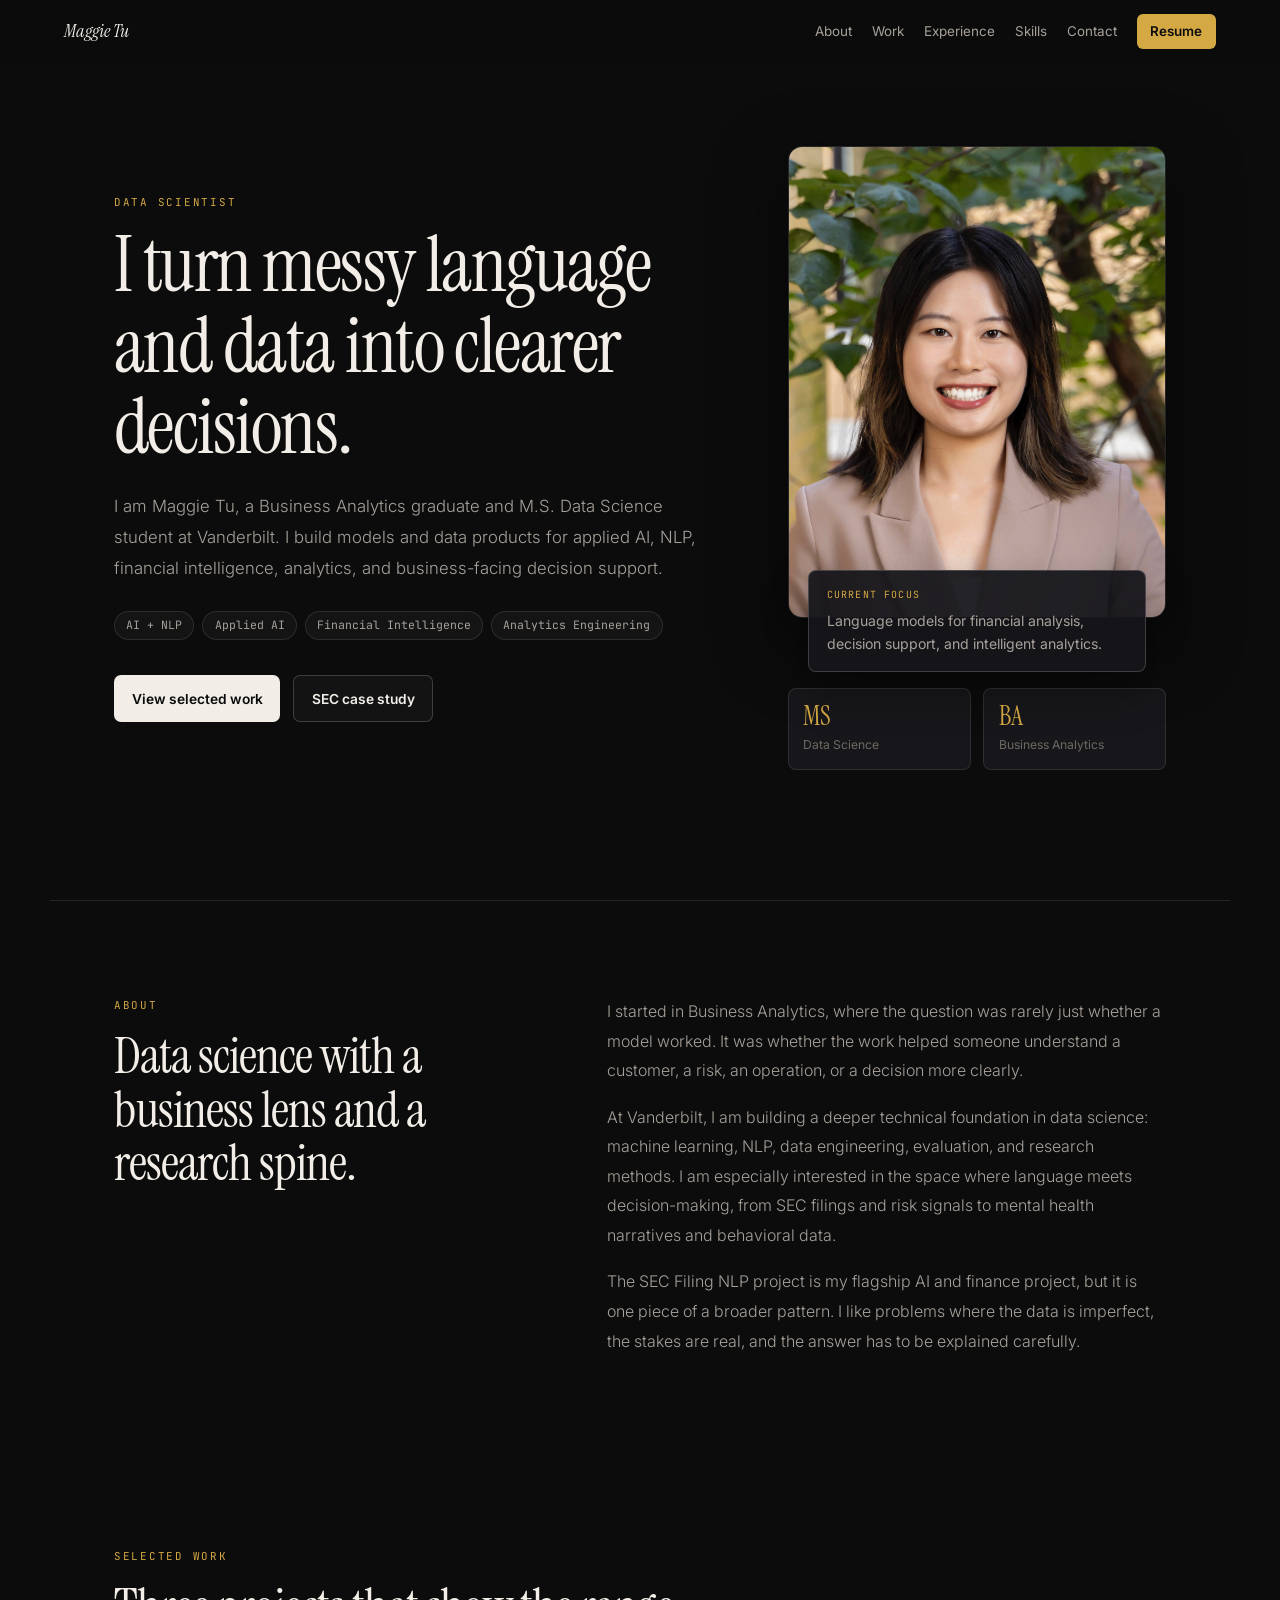
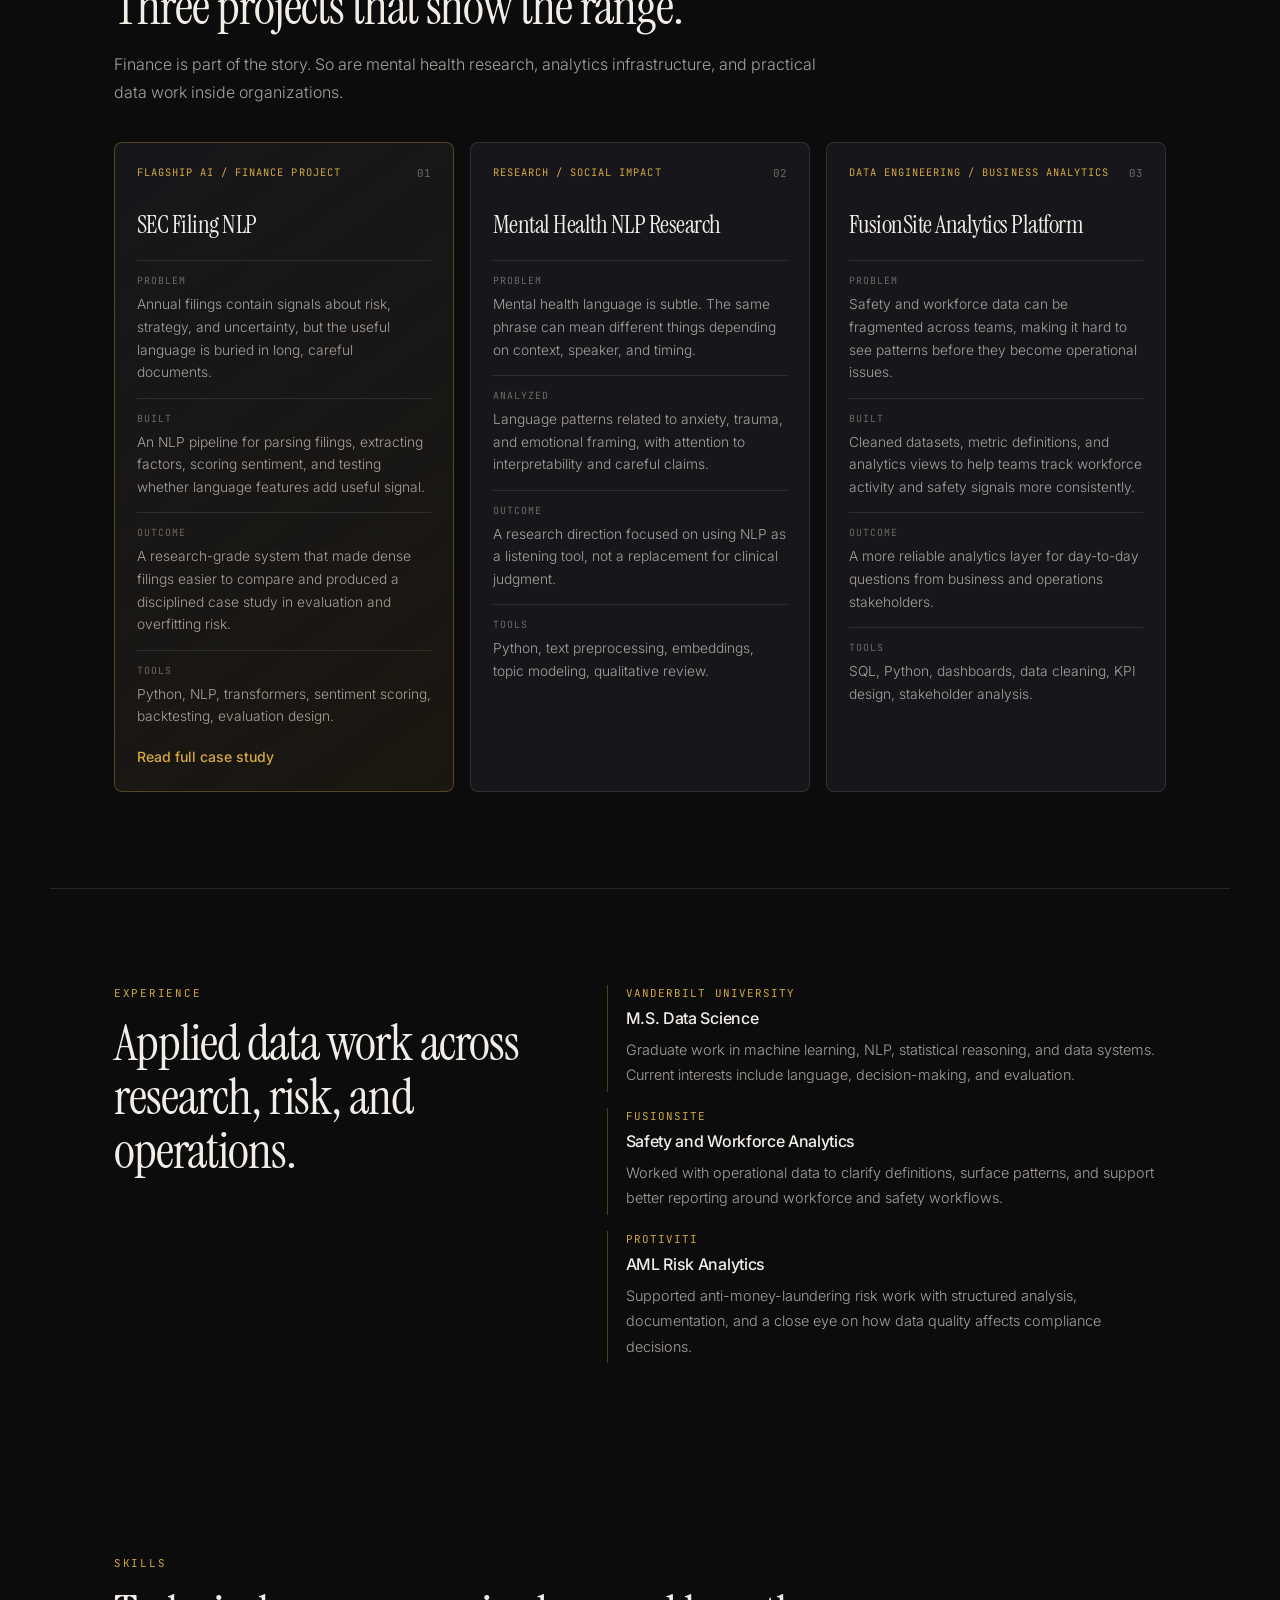
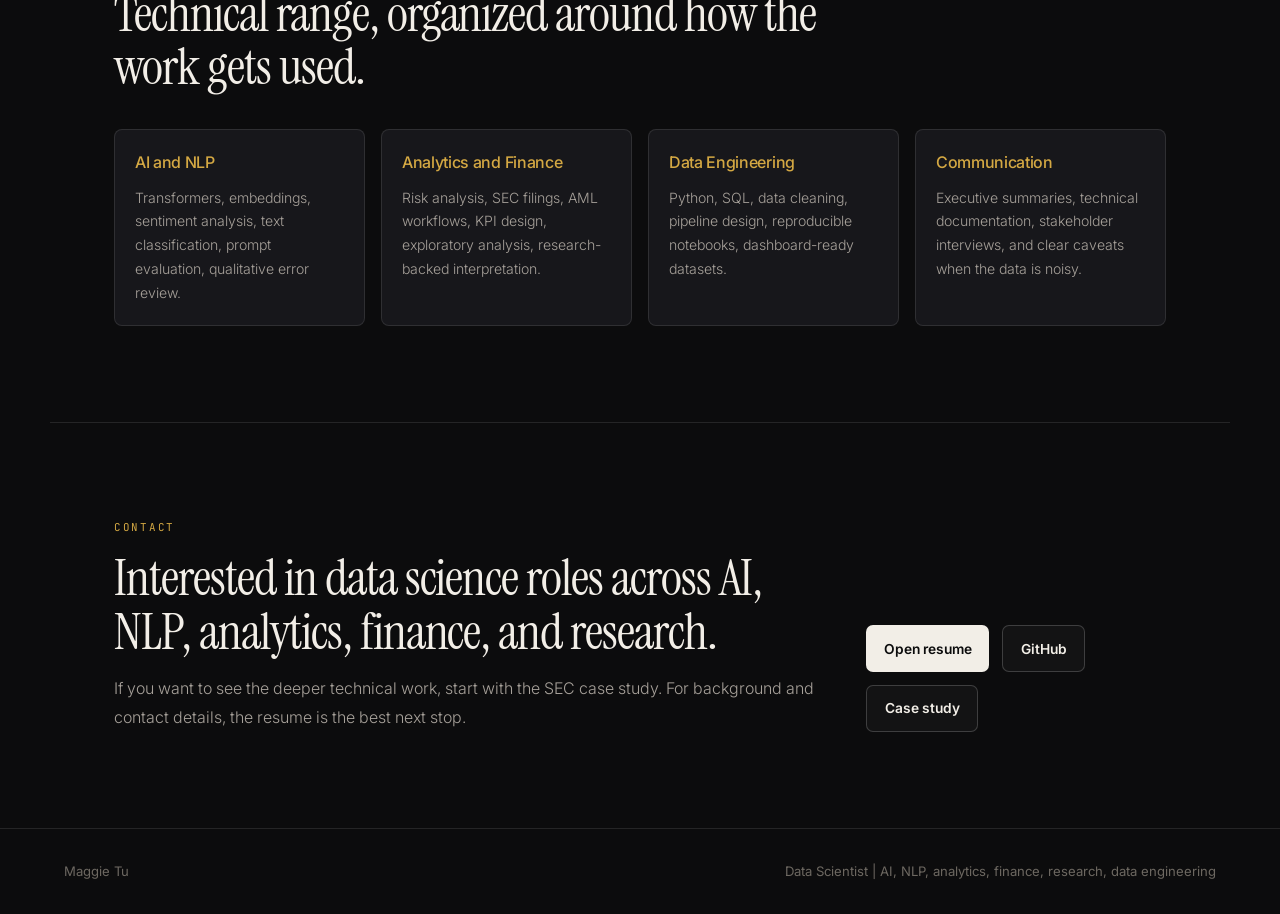
==== commit 3a42c513: "Refine portfolio positioning" ====
--- a/index.html
+++ b/index.html
@@ -1,1801 +1,249 @@
 <!DOCTYPE html>
 <html lang="en">
 <head>
-  <meta charset="UTF-8"/>
-  <meta name="viewport" content="width=device-width, initial-scale=1.0"/>
-  <meta name="description" content="Maggie Tu — Data Scientist. I find the signal in what companies say — and what they're careful not to."/>
-  <title>Maggie Tu</title>
-  <link rel="preconnect" href="https://fonts.googleapis.com"/>
-  <link href="https://fonts.googleapis.com/css2?family=Instrument+Serif:ital@0;1&family=Inter:wght@300;400;500;600&family=JetBrains+Mono:wght@400;500&display=swap" rel="stylesheet"/>
-  <style>
-/* ── RESET ── */
-*,*::before,*::after{box-sizing:border-box;margin:0;padding:0}
-html{scroll-behavior:smooth;font-size:16px}
-body{background:#0c0c0d;color:#f0ede8;font-family:'Inter',system-ui,sans-serif;line-height:1.6;-webkit-font-smoothing:antialiased}
-a{color:inherit;text-decoration:none}
-img{display:block;max-width:100%}
-button{cursor:pointer;border:none;background:none;font-family:inherit}
-
-/* ── CSS VARS ── */
-:root{
-  --bg:#0c0c0d;
-  --bg2:#111114;
-  --bg3:#16161a;
-  --surface:#1a1a1f;
-  --surface2:#1f1f26;
-  --border:rgba(255,255,255,0.07);
-  --border2:rgba(255,255,255,0.12);
-  --text:#f0ede8;
-  --text2:#a09d98;
-  --text3:#5a5855;
-  --gold:#d4a843;
-  --gold2:#f0c060;
-  --gold-dim:rgba(212,168,67,0.12);
-  --gold-border:rgba(212,168,67,0.25);
-  --green:#22c55e;
-  --green-dim:rgba(34,197,94,0.1);
-  --blue:#6366f1;
-  --serif:'Instrument Serif',Georgia,serif;
-  --sans:'Inter',system-ui,sans-serif;
-  --mono:'JetBrains Mono',monospace;
-  --r:8px;--r2:12px;--r3:16px;
-  --sh:0 0 0 1px rgba(255,255,255,0.06),0 4px 24px rgba(0,0,0,0.4);
-  --sh2:0 0 0 1px rgba(255,255,255,0.08),0 8px 48px rgba(0,0,0,0.6);
-}
-
-/* ── UTILS ── */
-.mono{font-family:var(--mono)}
-.serif{font-family:var(--serif)}
-.fade-up{opacity:0;transform:translateY(18px);transition:opacity .6s ease,transform .6s ease}
-.fade-up.in{opacity:1;transform:none}
-.tag{display:inline-block;background:rgba(255,255,255,0.06);border:1px solid var(--border2);border-radius:100px;padding:.2rem .65rem;font-size:.7rem;color:var(--text2);font-family:var(--mono)}
-
-/* ── NAV ── */
-nav{
-  position:fixed;top:0;width:100%;z-index:300;height:58px;
-  display:flex;align-items:center;justify-content:space-between;padding:0 5%;
-  background:rgba(12,12,13,0.85);backdrop-filter:blur(24px) saturate(1.5);
-  border-bottom:1px solid transparent;transition:border-color .3s
-}
-nav.s{border-bottom-color:var(--border)}
-.nav-logo{font-family:var(--serif);font-size:1.05rem;font-style:italic;color:var(--text);letter-spacing:-.01em}
-.nav-r{display:flex;align-items:center;gap:1.75rem}
-.nav-r a{font-size:.82rem;color:var(--text2);transition:color .2s;font-weight:400}
-.nav-r a:hover{color:var(--text)}
-.nav-btn{
-  background:var(--gold);color:#0c0c0d !important;
-  padding:.4rem 1.05rem;border-radius:6px;
-  font-size:.78rem !important;font-weight:600 !important;
-  transition:opacity .2s !important;letter-spacing:.01em
-}
-.nav-btn:hover{opacity:.85 !important}
-
-/* ── HERO ── */
-/* #hero base: overridden by hero-v7 below */
-.hero-eyebrow{
-  display:inline-flex;align-items:center;gap:.5rem;
-  font-size:.72rem;color:var(--gold);font-family:var(--mono);
-  letter-spacing:.1em;text-transform:uppercase;margin-bottom:1.75rem
-}
-.hero-eyebrow::before{content:'';width:20px;height:1px;background:var(--gold)}
-.hero-h1{
-  font-family:var(--serif);
-  font-size:clamp(2.8rem,4.5vw,4.4rem);
-  line-height:1.06;letter-spacing:-.03em;
-  color:var(--text);margin-bottom:1.5rem;font-weight:400
-}
-.hero-h1 em{font-style:italic;color:var(--gold)}
-.hero-sub{
-  font-size:1rem;color:var(--text2);line-height:1.8;
-  max-width:480px;font-weight:300;margin-bottom:2.25rem
-}
-.hero-chips{display:flex;flex-wrap:wrap;gap:.45rem;margin-bottom:2.5rem}
-.hero-actions{display:flex;gap:.75rem;flex-wrap:wrap}
-.btn-solid{
-  background:var(--text);color:#0c0c0d;padding:.7rem 1.5rem;
-  border-radius:7px;font-size:.85rem;font-weight:600;
-  transition:opacity .2s,transform .2s;display:inline-flex;align-items:center;gap:.45rem
-}
-.btn-solid:hover{opacity:.88;transform:translateY(-1px)}
-.btn-ghost{
-  border:1px solid var(--border2);color:var(--text2);padding:.7rem 1.1rem;
-  border-radius:7px;font-size:.82rem;transition:border-color .2s,color .2s,background .2s;
-  display:inline-flex;align-items:center;gap:.4rem
-}
-.btn-ghost:hover{border-color:rgba(255,255,255,0.25);color:var(--text);background:rgba(255,255,255,0.04)}
-.btn-icon{padding:.7rem 1rem;gap:.45rem}
-
-/* hero photo */
-.hero-photo-col{position:relative;display:flex;flex-direction:column;gap:1rem}
-.hero-img-wrap{position:relative}
-.hero-img-wrap img{
-  width:100%;height:440px;object-fit:cover;
-  border-radius:16px;
-  box-shadow:0 0 0 1px rgba(255,255,255,0.08),0 24px 80px rgba(0,0,0,0.7)
-}
-.hero-float-card{
-  position:absolute;bottom:-14px;left:-16px;
-  background:var(--surface);border:1px solid var(--border2);
-  border-radius:var(--r);padding:.7rem 1rem;
-  box-shadow:var(--sh);display:flex;align-items:center;gap:.6rem
-}
-.hfc-dot{
-  width:7px;height:7px;border-radius:50%;background:var(--green);
-  animation:pulse 2s infinite
-}
-@keyframes pulse{
-  0%{box-shadow:0 0 0 0 rgba(34,197,94,0.5)}
-  70%{box-shadow:0 0 0 8px rgba(34,197,94,0)}
-  100%{box-shadow:0 0 0 0 rgba(34,197,94,0)}
-}
-.hfc-text{font-size:.72rem;color:var(--text2);font-family:var(--mono);white-space:nowrap}
-.hero-stat-row{display:grid;grid-template-columns:1fr 1fr;gap:.6rem}
-.hstat{
-  background:var(--surface);border:1px solid var(--border);
-  border-radius:var(--r);padding:.85rem 1rem;
-  transition:border-color .2s
-}
-.hstat:hover{border-color:var(--border2)}
-.hstat-ctx{
-  font-family:var(--mono);font-size:.58rem;text-transform:uppercase;
-  letter-spacing:.1em;color:var(--gold);margin-bottom:.2rem
-}
-.hstat-n{
-  font-family:var(--serif);font-size:1.5rem;color:var(--text);
-  line-height:1;font-weight:400
-}
-.hstat-l{font-size:.68rem;color:var(--text3);margin-top:.2rem;line-height:1.35}
-
-/* ── DIVIDER ── */
-hr.div{border:none;border-top:1px solid var(--border);margin:0}
-
-/* ── SECTION SHELL ── */
-.section{max-width:1200px;margin:0 auto;padding:5.5rem 5%}
-.sec-label{
-  font-family:var(--mono);font-size:.65rem;text-transform:uppercase;
-  letter-spacing:.16em;color:var(--gold);margin-bottom:.75rem
-}
-.sec-title{
-  font-family:var(--serif);font-size:clamp(2.2rem,3.2vw,3rem);
-  font-weight:400;letter-spacing:-.025em;line-height:1.1;
-  color:var(--text);margin-bottom:.85rem
-}
-.sec-sub{
-  font-size:.95rem;color:var(--text2);line-height:1.8;
-  font-weight:300;max-width:560px;margin-bottom:3rem
-}
-
-/* ── ABOUT ── */
-.about-grid{display:grid;grid-template-columns:1fr 1fr;gap:5rem;align-items:start}
-.about-body p{
-  font-size:.95rem;color:var(--text2);line-height:1.85;
-  font-weight:300;margin-bottom:1.1rem
-}
-.about-body p strong{color:var(--text);font-weight:500}
-.about-facts{display:flex;flex-direction:column;gap:.6rem}
-.af{
-  display:flex;align-items:flex-start;gap:.9rem;
-  background:var(--surface);border:1px solid var(--border);
-  border-radius:var(--r);padding:.9rem 1rem;transition:border-color .2s
-}
-.af:hover{border-color:var(--border2)}
-.af-icon{
-  width:32px;height:32px;background:var(--bg3);
-  border:1px solid var(--border);border-radius:7px;
-  display:flex;align-items:center;justify-content:center;
-  font-size:.85rem;flex-shrink:0
-}
-.af-title{font-size:.84rem;font-weight:500;color:var(--text)}
-.af-sub{font-size:.73rem;color:var(--text3);margin-top:.15rem}
-
-/* ── FLAGSHIP ── */
-.flagship{
-  background:var(--surface);border:1px solid var(--border);
-  border-radius:20px;overflow:hidden;
-  box-shadow:0 0 0 1px rgba(255,255,255,0.04),0 20px 80px rgba(0,0,0,0.5);
-  margin-bottom:2rem
-}
-.fl-header{
-  padding:3rem 3.5rem 2.5rem;border-bottom:1px solid var(--border);
-  display:flex;justify-content:space-between;align-items:flex-start;gap:3rem
-}
-.fl-tag{
-  font-family:var(--mono);font-size:.65rem;text-transform:uppercase;
-  letter-spacing:.1em;color:var(--gold);background:var(--gold-dim);
-  border:1px solid var(--gold-border);border-radius:4px;
-  padding:.2rem .6rem;display:inline-block;margin-bottom:.9rem
-}
-.fl-h2{
-  font-family:var(--serif);font-size:2.1rem;font-weight:400;
-  letter-spacing:-.025em;line-height:1.12;color:var(--text);margin-bottom:.65rem
-}
-.fl-desc{
-  font-size:.9rem;color:var(--text2);line-height:1.75;
-  font-weight:300;max-width:440px
-}
-.fl-kpis{display:flex;flex-direction:column;gap:.6rem;flex-shrink:0;min-width:190px}
-.kpi{
-  background:var(--bg3);border:1px solid var(--border);
-  border-radius:var(--r);padding:.9rem 1.25rem;text-align:right;
-  transition:border-color .2s
-}
-.kpi:hover{border-color:var(--border2)}
-.kpi-n{
-  font-family:var(--serif);font-size:1.75rem;color:var(--gold);
-  line-height:1;font-weight:400
-}
-.kpi-l{font-size:.65rem;color:var(--text3);margin-top:.2rem;font-family:var(--mono)}
-
-/* flagship tabs */
-.fl-tabs{
-  display:flex;gap:0;border-bottom:1px solid var(--border);
-  padding:0 3.5rem;background:var(--bg3);overflow-x:auto
-}
-.fl-tab{
-  font-size:.78rem;padding:.8rem 1.1rem;color:var(--text3);
-  border-bottom:2px solid transparent;margin-bottom:-1px;
-  transition:color .2s,border-color .2s;white-space:nowrap;font-weight:400
-}
-.fl-tab:hover{color:var(--text2)}
-.fl-tab.a{color:var(--text);border-bottom-color:var(--gold);font-weight:500}
-
-.fl-panel{display:none;padding:3rem 3.5rem}
-.fl-panel.a{display:block}
-
-/* pipeline diagram */
-.pipeline-visual{
-  display:flex;align-items:stretch;gap:0;
-  margin-bottom:2rem;overflow-x:auto
-}
-.pipe-step{
-  flex:1;min-width:130px;background:var(--bg3);
-  border:1px solid var(--border);padding:1.1rem .9rem;
-}
-.pipe-step:first-child{border-radius:var(--r) 0 0 var(--r)}
-.pipe-step:last-child{border-radius:0 var(--r) var(--r) 0}
-.pipe-step+.pipe-step{border-left:none}
-.pipe-num{
-  font-family:var(--mono);font-size:.6rem;color:var(--text3);
-  margin-bottom:.45rem;text-transform:uppercase;letter-spacing:.08em
-}
-.pipe-name{font-size:.83rem;font-weight:500;color:var(--text);margin-bottom:.3rem}
-.pipe-detail{font-size:.72rem;color:var(--text2);line-height:1.5;font-weight:300}
-.pipe-arrow{
-  display:flex;align-items:center;padding:0;
-  background:transparent;color:var(--text3);font-size:.9rem;flex-shrink:0
-}
-
-/* example box */
-.example-box{
-  background:var(--bg3);border:1px solid var(--border);
-  border-radius:var(--r2);overflow:hidden;margin-bottom:1.5rem
-}
-.ex-label{
-  font-family:var(--mono);font-size:.62rem;text-transform:uppercase;
-  letter-spacing:.1em;color:var(--text3);padding:.6rem 1.25rem;
-  border-bottom:1px solid var(--border);background:var(--bg3)
-}
-.ex-body{padding:1.25rem}
-.ex-text{
-  font-size:.84rem;color:var(--text2);line-height:1.7;
-  font-weight:300;font-style:italic;margin-bottom:1.25rem;
-  padding:.9rem 1rem;background:var(--bg3);
-  border:1px solid var(--border);border-radius:8px;
-  border-left:2px solid var(--gold-border)
-}
-.ex-factors{display:flex;flex-direction:column;gap:.45rem}
-.ex-factor{
-  display:flex;align-items:center;gap:.75rem;
-  padding:.55rem .85rem;background:var(--surface);
-  border:1px solid var(--border);border-radius:7px
-}
-.ex-factor-cat{
-  font-family:var(--mono);font-size:.65rem;color:var(--text3);
-  min-width:140px;text-transform:uppercase;letter-spacing:.06em
-}
-.ex-factor-val{font-size:.8rem;color:var(--text2);flex:1;font-weight:300}
-.sent-badge{
-  font-family:var(--mono);font-size:.65rem;
-  padding:.2rem .5rem;border-radius:4px;font-weight:500
-}
-.sent-vn{background:rgba(239,68,68,0.15);color:#f87171;border:1px solid rgba(239,68,68,0.25)}
-.sent-n{background:rgba(251,191,36,0.12);color:#fbbf24;border:1px solid rgba(251,191,36,0.2)}
-.sent-neu{background:rgba(255,255,255,0.06);color:var(--text3);border:1px solid var(--border)}
-.sent-p{background:rgba(34,197,94,0.12);color:#4ade80;border:1px solid rgba(34,197,94,0.2)}
-.sent-vp{background:rgba(34,197,94,0.2);color:#22c55e;border:1px solid rgba(34,197,94,0.3)}
-
-/* RL diagram */
-.rl-flow{
-  display:grid;grid-template-columns:1fr auto 1fr auto 1fr;
-  align-items:center;gap:.75rem;margin-bottom:2rem
-}
-.rl-box{
-  background:var(--bg3);border:1px solid var(--border);
-  border-radius:var(--r);padding:1rem 1.25rem;text-align:center
-}
-.rl-box-label{
-  font-family:var(--mono);font-size:.62rem;text-transform:uppercase;
-  letter-spacing:.08em;color:var(--text3);margin-bottom:.4rem
-}
-.rl-box-val{font-size:.85rem;font-weight:500;color:var(--text)}
-.rl-arrow{color:var(--text3);font-size:1rem;text-align:center}
-.rl-reward{
-  background:var(--gold-dim);border:1px solid var(--gold-border);
-  border-radius:var(--r);padding:1rem;margin-bottom:1.5rem
-}
-.rl-reward-label{
-  font-family:var(--mono);font-size:.62rem;text-transform:uppercase;
-  letter-spacing:.08em;color:var(--gold);margin-bottom:.75rem
-}
-.rl-reward-items{display:grid;grid-template-columns:repeat(3,1fr);gap:.75rem}
-.rri{
-  background:rgba(255,255,255,0.04);border:1px solid var(--gold-border);
-  border-radius:8px;padding:.75rem;text-align:center
-}
-.rri-label{font-size:.7rem;color:var(--gold);font-family:var(--mono);margin-bottom:.3rem}
-.rri-val{font-size:.8rem;color:var(--text2);font-weight:300;line-height:1.4}
-
-/* bar chart */
-.bar-chart{display:flex;flex-direction:column;gap:.85rem;margin-bottom:1.5rem}
-.bar-row{display:flex;align-items:center;gap:1rem}
-.bar-lbl{
-  font-family:var(--mono);font-size:.7rem;color:var(--text2);
-  min-width:160px;text-align:right
-}
-.bar-track{
-  flex:1;height:28px;background:var(--bg3);
-  border-radius:4px;overflow:hidden;border:1px solid var(--border)
-}
-.bar-fill{
-  height:100%;border-radius:3px;width:0%;
-  transition:width 1.1s cubic-bezier(.16,1,.3,1);
-  display:flex;align-items:center;justify-content:flex-end;padding-right:10px
-}
-.bf1{background:rgba(212,168,67,0.45)}
-.bf2{background:rgba(212,168,67,0.7)}
-.bf3{background:var(--gold)}
-.bar-val{font-family:var(--mono);font-size:.68rem;color:#0c0c0d;font-weight:600}
-.bar-sfx{font-family:var(--mono);font-size:.68rem;color:var(--text3);min-width:80px}
-
-/* OOS grid */
-.oos-row{display:grid;grid-template-columns:repeat(3,1fr);gap:1rem;margin-bottom:1.5rem}
-.oos-c{
-  background:var(--bg3);border:1px solid var(--border);
-  border-radius:var(--r);padding:1.1rem;text-align:center;
-  transition:border-color .2s
-}
-.oos-c.hi{border-color:rgba(34,197,94,0.3);background:rgba(34,197,94,0.05)}
-.oos-num{font-family:var(--serif);font-size:2rem;color:var(--text);line-height:1}
-.oos-c.hi .oos-num{color:var(--green)}
-.oos-lbl{font-size:.7rem;color:var(--text3);margin-top:.3rem;line-height:1.4}
-
-/* findings */
-.findings-grid{display:grid;grid-template-columns:1fr 1fr;gap:1rem}
-.finding{
-  background:var(--bg3);border:1px solid var(--border);
-  border-radius:var(--r);padding:1.1rem 1.25rem
-}
-.finding-num{
-  font-family:var(--serif);font-size:1.25rem;
-  color:var(--gold);margin-bottom:.35rem
-}
-.finding-text{font-size:.82rem;color:var(--text2);line-height:1.6;font-weight:300}
-
-/* insight callout */
-.insight{
-  background:var(--gold-dim);border:1px solid var(--gold-border);
-  border-radius:var(--r);padding:1rem 1.25rem;
-  font-size:.84rem;color:rgba(240,192,96,0.85);line-height:1.65
-}
-.insight strong{color:var(--gold2)}
-
-/* lessons */
-.lessons{display:flex;flex-direction:column;gap:.65rem}
-.lesson{
-  display:flex;gap:1rem;align-items:flex-start;
-  padding:.9rem 1rem;background:var(--bg3);
-  border:1px solid var(--border);border-radius:var(--r)
-}
-.lesson-n{
-  font-family:var(--mono);font-size:.65rem;
-  color:var(--text3);min-width:22px;padding-top:.1rem
-}
-.lesson-text{font-size:.84rem;color:var(--text2);line-height:1.6;font-weight:300}
-.lesson-text strong{color:var(--text);font-weight:500}
-
-/* ── PROJECT GRID ── */
-.proj-grid{display:grid;grid-template-columns:1fr 1fr;gap:1.1rem}
-.proj-card{
-  background:var(--surface);border:1px solid var(--border);
-  border-radius:var(--r2);padding:1.75rem;
-  display:flex;flex-direction:column;gap:.9rem;
-  transition:border-color .25s,box-shadow .25s,transform .25s
-}
-.proj-card:hover{
-  border-color:var(--border2);
-  box-shadow:0 0 0 1px rgba(255,255,255,0.06),0 16px 48px rgba(0,0,0,0.5);
-  transform:translateY(-2px)
-}
-.pc-top{display:flex;justify-content:space-between;align-items:flex-start}
-.pc-icon{
-  width:36px;height:36px;background:var(--bg3);
-  border:1px solid var(--border);border-radius:8px;
-  display:flex;align-items:center;justify-content:center;
-  font-size:.9rem;flex-shrink:0
-}
-.pc-status{
-  font-family:var(--mono);font-size:.62rem;
-  text-transform:uppercase;letter-spacing:.08em;color:var(--text3)
-}
-.pc-title{
-  font-family:var(--serif);font-size:1.1rem;font-weight:400;
-  color:var(--text);letter-spacing:-.01em;line-height:1.3
-}
-.pc-rows{display:flex;flex-direction:column;gap:.5rem}
-.pc-row{display:flex;gap:.65rem;align-items:baseline}
-.pc-rl{
-  font-family:var(--mono);font-size:.6rem;text-transform:uppercase;
-  letter-spacing:.07em;color:var(--text3);min-width:56px
-}
-.pc-rv{font-size:.82rem;color:var(--text2);line-height:1.55;font-weight:300}
-.pc-tags{display:flex;gap:.35rem;flex-wrap:wrap;margin-top:.25rem}
-.pc-tags .tag{font-size:.65rem}
-
-/* ── TIMELINE ── */
-.tl{position:relative;padding-left:1.75rem}
-.tl::before{
-  content:'';position:absolute;left:0;top:8px;bottom:8px;
-  width:1px;background:var(--border)
-}
-.tl-item{position:relative;padding-bottom:2.25rem;padding-left:1.25rem}
-.tl-item:last-child{padding-bottom:0}
-.tl-dot{
-  position:absolute;left:-2.15rem;top:6px;
-  width:8px;height:8px;border-radius:50%;
-  background:var(--bg);border:2px solid var(--border2);
-  transition:border-color .2s
-}
-.tl-item:hover .tl-dot{border-color:var(--gold)}
-.tl-date{
-  font-family:var(--mono);font-size:.65rem;color:var(--text3);
-  text-transform:uppercase;letter-spacing:.07em;margin-bottom:.3rem
-}
-.tl-role{font-size:.94rem;font-weight:500;color:var(--text);margin-bottom:.15rem}
-.tl-co{font-size:.84rem;color:var(--text2);margin-bottom:.65rem}
-.tl-bullets{list-style:none}
-.tl-bullets li{
-  font-size:.82rem;color:var(--text2);line-height:1.65;
-  padding:.15rem 0 .15rem 1rem;position:relative;font-weight:300
-}
-.tl-bullets li::before{
-  content:'·';position:absolute;left:0;
-  color:var(--gold);font-size:1rem;line-height:1.4
-}
-
-/* ── SKILLS ── */
-.skills-deep{display:flex;flex-direction:column;gap:1.1rem}
-.sk-feat-label{
-  font-family:var(--mono);font-size:.62rem;text-transform:uppercase;
-  letter-spacing:.1em;color:var(--text3);margin-bottom:.7rem
-}
-.sk-feat-items{display:grid;grid-template-columns:repeat(3,1fr);gap:.9rem}
-.sk-feat-item{
-  border-radius:var(--r2);padding:1.25rem;border:1px solid var(--border);
-  background:var(--surface)
-}
-.sk-ai{border-color:rgba(212,168,67,0.25);background:linear-gradient(135deg,rgba(212,168,67,0.07) 0%,var(--surface) 60%)}
-.sk-fin{border-color:rgba(34,197,94,0.2);background:linear-gradient(135deg,rgba(34,197,94,0.06) 0%,var(--surface) 60%)}
-.sk-data{border-color:rgba(99,102,241,0.2);background:linear-gradient(135deg,rgba(99,102,241,0.06) 0%,var(--surface) 60%)}
-.sk-feat-title{font-size:.875rem;font-weight:500;color:var(--text);margin-bottom:.25rem}
-.sk-feat-desc{font-size:.76rem;color:var(--text3);line-height:1.5;font-weight:300}
-.sk-pill{
-  background:rgba(255,255,255,0.06);border:1px solid var(--border);
-  border-radius:5px;padding:.22rem .6rem;font-size:.73rem;color:var(--text2)
-}
-.sk-pills{display:flex;flex-wrap:wrap;gap:.35rem}
-.sk-pill-hi{background:rgba(255,255,255,0.1) !important;font-weight:500 !important;color:var(--text) !important}
-.sk-also{
-  display:grid;grid-template-columns:repeat(4,1fr);gap:.9rem;
-  background:var(--surface);border:1px solid var(--border);
-  border-radius:var(--r);padding:1.25rem
-}
-.sk-also-label{
-  font-family:var(--mono);font-size:.6rem;text-transform:uppercase;
-  letter-spacing:.08em;color:var(--text3);margin-bottom:.5rem
-}
-
-/* ── CONTACT ── */
-#contact-wrap{background:var(--bg3);border-top:1px solid var(--border)}
-.contact-inner{
-  max-width:1200px;margin:0 auto;padding:5rem 5%;
-  display:flex;justify-content:space-between;
-  align-items:center;gap:3rem;flex-wrap:wrap
-}
-.contact-h{
-  font-family:var(--serif);font-size:clamp(2.2rem,3.2vw,3rem);
-  color:var(--text);font-weight:400;letter-spacing:-.025em;margin-bottom:.65rem
-}
-.contact-sub{font-size:.9rem;color:var(--text2);font-weight:300}
-.contact-links{display:flex;flex-direction:column;gap:.7rem}
-.cl{
-  display:flex;align-items:center;gap:.75rem;
-  color:var(--text2);font-size:.875rem;transition:color .2s
-}
-.cl:hover{color:var(--text)}
-.cl-icon{
-  width:32px;height:32px;
-  background:rgba(255,255,255,0.06);border:1px solid var(--border);
-  border-radius:7px;display:flex;align-items:center;justify-content:center;
-  font-size:.75rem;font-family:var(--mono);color:var(--text3);flex-shrink:0
-}
-
-/* ── FOOTER ── */
-footer{
-  background:var(--bg3);border-top:1px solid var(--border);
-  padding:1.25rem 5%;text-align:center;
-  font-family:var(--mono);font-size:.65rem;color:var(--text3)
-}
-
-/* ── PROBLEM PANEL UTILS ── */
-.prob-grid{display:grid;grid-template-columns:1fr 1fr;gap:2rem;margin-bottom:1.5rem}
-.prob-col-label{
-  font-size:.78rem;color:var(--text3);font-family:var(--mono);
-  text-transform:uppercase;letter-spacing:.08em;margin-bottom:.65rem
-}
-.prob-col-body{font-size:.92rem;color:var(--text2);line-height:1.8;font-weight:300}
-.prob-stats{display:grid;grid-template-columns:repeat(3,1fr);gap:.9rem}
-.prob-stat{
-  background:var(--bg3);border:1px solid var(--border);
-  border-radius:var(--r);padding:.95rem 1.05rem
-}
-.prob-stat-label{
-  font-family:var(--mono);font-size:.62rem;text-transform:uppercase;
-  letter-spacing:.08em;color:var(--text3);margin-bottom:.35rem
-}
-.prob-stat-val{font-size:.9rem;color:var(--text2);font-weight:300}
-
-/* SENTIMENT VISUAL UTILS */
-.sent-class-grid{display:grid;grid-template-columns:repeat(5,1fr);gap:.65rem;margin-bottom:1.5rem}
-.sc-item{border-radius:var(--r);padding:.85rem;text-align:center;border:1px solid}
-.sc-label{font-family:var(--mono);font-size:.6rem;text-transform:uppercase;letter-spacing:.07em;margin-bottom:.35rem}
-.sc-desc{font-size:.73rem;line-height:1.5;font-weight:300}
-.sc-vn{background:rgba(239,68,68,0.08);border-color:rgba(239,68,68,0.2);color:#f87171}
-.sc-vn .sc-desc{color:#f87171;opacity:.75}
-.sc-n{background:rgba(251,191,36,0.07);border-color:rgba(251,191,36,0.18);color:#fbbf24}
-.sc-n .sc-desc{color:#fbbf24;opacity:.7}
-.sc-neu{background:rgba(255,255,255,0.04);border-color:var(--border);color:var(--text3)}
-.sc-neu .sc-desc{color:var(--text3)}
-.sc-p{background:rgba(34,197,94,0.07);border-color:rgba(34,197,94,0.18);color:#4ade80}
-.sc-p .sc-desc{color:#4ade80;opacity:.75}
-.sc-vp{background:rgba(34,197,94,0.12);border-color:rgba(34,197,94,0.3);color:#22c55e}
-.sc-vp .sc-desc{color:#22c55e;opacity:.8}
-.sent-f1-grid{display:grid;grid-template-columns:1fr 1fr;gap:1.5rem}
-.sent-dist-label{font-family:var(--mono);font-size:.62rem;text-transform:uppercase;letter-spacing:.08em;color:var(--text3);margin-bottom:.7rem}
-.dist-bar-row{display:flex;align-items:center;gap:.5rem;margin-bottom:.35rem}
-.dist-lbl{font-size:.7rem;color:var(--text3);min-width:70px}
-.dist-track{flex:1;height:14px;background:var(--bg3);border-radius:2px;overflow:hidden}
-.dist-fill{height:100%;border-radius:2px}
-.dist-val{font-family:var(--mono);font-size:.65rem;color:var(--text3)}
-.f1-item{
-  background:var(--bg3);border:1px solid var(--border);border-radius:7px;
-  padding:.7rem .95rem;display:flex;justify-content:space-between;align-items:center;
-  margin-bottom:.5rem
-}
-.f1-name{font-size:.82rem;color:var(--text2)}
-.f1-vals{display:flex;align-items:center;gap:.55rem}
-.f1-base{font-family:var(--mono);font-size:.72rem;color:var(--text3)}
-.f1-sft{font-family:var(--mono);font-size:.72rem;color:var(--green);font-weight:500}
-
-/* ── RESPONSIVE ── */
-@media(max-width:960px){
-  #hero{grid-template-columns:1fr;padding-top:5.5rem;gap:2.5rem}
-  /* hero-photo-col: removed in v7 */
-  .about-grid{grid-template-columns:1fr}
-  .fl-header{flex-direction:column}
-  .fl-panel{padding:2rem 1.5rem}
-  .fl-tabs{padding:0 1.5rem}
-  .fl-header{padding:2rem 1.5rem}
-  .proj-grid{grid-template-columns:1fr}
-  .writing-grid{grid-template-columns:1fr}
-  .sk-feat-items{grid-template-columns:1fr}
-  .sk-also{grid-template-columns:1fr 1fr}
-  .rl-flow{grid-template-columns:1fr;gap:.5rem}
-  .findings-grid{grid-template-columns:1fr}
-  .sent-class-grid{grid-template-columns:1fr 1fr}
-  .sent-f1-grid{grid-template-columns:1fr}
-  .prob-grid{grid-template-columns:1fr}
-}
-@media(max-width:600px){
-  nav{padding:0 1.25rem}
-  .nav-r a:not(.nav-btn){display:none}
-  .section{padding:4rem 1.25rem}
-  .hero-stat-row{grid-template-columns:1fr 1fr}
-  .sk-also{grid-template-columns:1fr}
-  .oos-row{grid-template-columns:1fr}
-  .prob-stats{grid-template-columns:1fr}
-  .rl-reward-items{grid-template-columns:1fr}
-  .sent-class-grid{grid-template-columns:1fr}
-}
-  
-/* ── ABOUT EDITORIAL ── */
-.about-editorial{display:grid;grid-template-columns:1fr 380px;gap:5rem;align-items:start}
-.about-p{font-size:.95rem;color:var(--text2);line-height:1.85;font-weight:300;margin-bottom:1.1rem}
-.about-p strong{color:var(--text);font-weight:500}
-.about-right{}
-.about-cred{display:flex;flex-direction:column;gap:1.5rem;padding-left:2rem;border-left:1px solid var(--border)}
-.about-cred-item{}
-.about-cred-label{font-family:var(--mono);font-size:.62rem;text-transform:uppercase;letter-spacing:.12em;color:var(--text3);margin-bottom:.35rem}
-.about-cred-val{font-size:.9rem;color:var(--text);font-weight:400;line-height:1.4}
-.about-cred-val2{font-size:.8rem;color:var(--text3);margin-top:.15rem}
-
-/* ── EXPERIENCE EDITORIAL ── */
-.exp-grid{display:grid;grid-template-columns:1fr 1fr;gap:1px;background:var(--border)}
-.exp-card{background:var(--bg);padding:2.25rem 2rem;display:flex;flex-direction:column;gap:1rem;transition:background .2s}
-.exp-card:hover{background:var(--surface)}
-.exp-featured{background:var(--surface)}
-.exp-featured:hover{background:var(--bg2)}
-.exp-top{display:flex;justify-content:space-between;align-items:flex-start}
-.exp-role{font-size:1rem;font-weight:500;color:var(--text);margin-bottom:.2rem}
-.exp-co{font-size:.84rem;color:var(--text2)}
-.exp-date{font-family:var(--mono);font-size:.7rem;color:var(--text3);padding-top:.2rem}
-.exp-body{font-size:.875rem;color:var(--text2);line-height:1.75;font-weight:300}
-.exp-stats{display:flex;gap:1.5rem;padding:.9rem 0;border-top:1px solid var(--border);border-bottom:1px solid var(--border)}
-.exp-stat{display:flex;flex-direction:column;gap:.15rem}
-.exp-stat-n{font-family:var(--serif);font-size:1.5rem;color:var(--gold);line-height:1}
-.exp-stat-l{font-size:.65rem;color:var(--text3);font-family:var(--mono)}
-.exp-tags{display:flex;gap:.35rem;flex-wrap:wrap}
-
-/* ── CAPABILITIES ── */
-.cap-grid{display:grid;grid-template-columns:repeat(3,1fr);gap:1px;background:var(--border);margin-bottom:1px}
-.cap-card{background:var(--surface);padding:2rem;display:flex;flex-direction:column;gap:1rem;transition:background .2s}
-.cap-card:hover{background:var(--bg2)}
-.cap-primary{}
-.cap-header{display:flex;align-items:center;gap:.75rem}
-.cap-icon{width:36px;height:36px;background:var(--gold-dim);border:1px solid var(--gold-border);border-radius:8px;display:flex;align-items:center;justify-content:center;color:var(--gold);flex-shrink:0}
-.cap-title{font-size:1rem;font-weight:500;color:var(--text)}
-.cap-desc{font-size:.82rem;color:var(--text2);line-height:1.65;font-weight:300}
-.cap-items{display:flex;flex-direction:column;gap:.3rem;margin-top:.25rem}
-.cap-item{font-size:.8rem;color:var(--text3);padding:.25rem 0;border-bottom:1px solid var(--border);font-family:var(--mono)}
-.cap-item:last-child{border-bottom:none}
-.cap-tools{background:var(--surface);padding:1.25rem 2rem;display:flex;align-items:center;gap:.6rem;flex-wrap:wrap}
-.cap-tool-label{font-family:var(--mono);font-size:.65rem;text-transform:uppercase;letter-spacing:.1em;color:var(--text3);margin-right:.25rem}
-.cap-tool{font-family:var(--mono);font-size:.72rem;color:var(--text3);padding:.2rem .55rem;background:rgba(255,255,255,0.04);border-radius:4px}
-
-/* ── COUNT-UP ANIMATION ── */
-.exp-stat-n[data-target]{transition:color .3s}
-
-/* ── HERO STAT COUNT-UP ── */
-.hstat-n.counting{color:var(--gold)}
-
-/* ── LINE REVEAL ANIMATION ── */
-@keyframes lineReveal{from{width:0}to{width:100%}}
-.about-cred{animation:none}
-.about-cred.revealed{border-left:1px solid var(--border)}
-
-/* ── CHART BAR SHIMMER ── */
-.bar-fill::after{
-  content:'';position:absolute;top:0;left:0;right:0;bottom:0;
-  background:linear-gradient(90deg,transparent 0%,rgba(255,255,255,0.06) 50%,transparent 100%);
-  animation:shimmer 2.5s infinite;transform:translateX(-100%)
-}
-@keyframes shimmer{100%{transform:translateX(100%)}}
-.bar-fill{position:relative;overflow:hidden}
-
-/* ── HERO REFINEMENTS ── */
-.hero-h1{font-size:clamp(3rem,5vw,4.8rem)}
-.hero-eyebrow{font-size:.68rem}
-
-/* ── SECTION TITLE REFINEMENT ── */
-.sec-title{font-size:clamp(2rem,3vw,2.8rem)}
-
-/* ── REMOVE REDUNDANT BORDERS from project label rows ── */
-.cap-item:last-child{border:none}
-
-/* ── EXPERIENCE GRID RESPONSIVE ── */
-@media(max-width:900px){
-  .exp-grid{grid-template-columns:1fr;background:transparent;gap:1px}
-  .exp-card{border:1px solid var(--border)}
-  .cap-grid{grid-template-columns:1fr;background:transparent}
-  .cap-card{border:1px solid var(--border)}
-  .about-editorial{grid-template-columns:1fr}
-  .about-cred{padding-left:0;border-left:none;padding-top:1.5rem;border-top:1px solid var(--border)}
-}
-@media(max-width:600px){
-  .exp-stats{flex-wrap:wrap;gap:1rem}
-  .cap-tools{padding:1rem 1.25rem}
-}
-
-
-/* ══════════════════════════════════════════
-   HERO V7 — Product-first layout
-══════════════════════════════════════════ */
-
-/* Hero grid: left story / right product */
-#hero {
-  min-height: 100vh;
-  display: grid;
-  grid-template-columns: 1fr 1fr;
-  align-items: center;
-  gap: 4rem;
-  max-width: 1200px;
-  margin: 0 auto;
-  padding: 7rem 5% 4rem;
-}
-
-.hero-left { max-width: 560px; }
-
-/* Hero credibility line — replaces chips */
-.hero-cred {
-  display: flex;
-  align-items: center;
-  gap: .5rem;
-  margin-bottom: 2.25rem;
-  flex-wrap: wrap;
-}
-.hero-cred-item {
-  font-family: var(--mono);
-  font-size: .65rem;
-  text-transform: uppercase;
-  letter-spacing: .1em;
-  color: var(--text3);
-}
-.hero-cred-dot { color: var(--border2); font-size: .65rem; }
-
-/* ── PRODUCT VISUAL (right side) ── */
-.hero-right { width: 100%; }
-
-.hero-product {
-  background: var(--surface);
-  border: 1px solid var(--border);
-  border-radius: 16px;
-  overflow: hidden;
-  box-shadow: 0 0 0 1px rgba(255,255,255,0.04), 0 24px 80px rgba(0,0,0,0.6);
-}
-
-.hp-label {
-  font-family: var(--mono);
-  font-size: .62rem;
-  text-transform: uppercase;
-  letter-spacing: .12em;
-  color: var(--text3);
-  padding: 1rem 1.5rem;
-  border-bottom: 1px solid var(--border);
-  background: var(--bg2);
-}
-
-.hp-pipeline {
-  display: flex;
-  flex-direction: column;
-  padding: .5rem 0;
-}
-
-/* Each pipeline node */
-.hp-node {
-  display: flex;
-  align-items: center;
-  gap: 1rem;
-  padding: .85rem 1.5rem;
-  transition: background .2s;
-  opacity: 0;
-  transform: translateX(12px);
-  animation: nodeSlide .4s ease forwards;
-  animation-delay: var(--delay, 0s);
-}
-.hp-node:hover { background: rgba(255,255,255,0.03); }
-
-@keyframes nodeSlide {
-  to { opacity: 1; transform: translateX(0); }
-}
-
-.hp-node-icon {
-  width: 32px;
-  height: 32px;
-  border-radius: 7px;
-  background: rgba(255,255,255,0.05);
-  border: 1px solid var(--border);
-  display: flex;
-  align-items: center;
-  justify-content: center;
-  color: var(--text3);
-  flex-shrink: 0;
-  transition: border-color .2s;
-}
-.hp-icon-gold { background: var(--gold-dim); border-color: var(--gold-border); color: var(--gold); }
-.hp-icon-bright { background: rgba(212,168,67,0.2); border-color: rgba(212,168,67,0.5); color: var(--gold2); }
-
-.hp-node-body { flex: 1; min-width: 0; }
-.hp-node-title {
-  font-size: .85rem;
-  font-weight: 500;
-  color: var(--text);
-  line-height: 1.2;
-  margin-bottom: .15rem;
-}
-.hp-node-desc {
-  font-size: .72rem;
-  color: var(--text3);
-  line-height: 1.4;
-  font-family: var(--mono);
-  white-space: nowrap;
-  overflow: hidden;
-  text-overflow: ellipsis;
-}
-
-.hp-node-badge {
-  font-family: var(--mono);
-  font-size: .6rem;
-  text-transform: uppercase;
-  letter-spacing: .08em;
-  padding: .2rem .55rem;
-  border-radius: 4px;
-  background: rgba(255,255,255,0.05);
-  border: 1px solid var(--border);
-  color: var(--text3);
-  white-space: nowrap;
-  flex-shrink: 0;
-}
-.hp-badge-gold {
-  background: var(--gold-dim);
-  border-color: var(--gold-border);
-  color: var(--gold);
-}
-.hp-badge-green {
-  background: rgba(34,197,94,0.12);
-  border-color: rgba(34,197,94,0.3);
-  color: var(--green);
-}
-
-/* Connector line between nodes */
-.hp-connector {
-  padding: 0 1.5rem;
-  display: flex;
-  align-items: center;
-  height: 14px;
-  opacity: 0;
-  animation: connFade .3s ease forwards;
-  animation-delay: var(--delay, 0s);
-}
-@keyframes connFade { to { opacity: 1; } }
-
-.hp-conn-line {
-  width: 1px;
-  height: 100%;
-  background: linear-gradient(to bottom, var(--border), var(--gold-border));
-  margin-left: 15px; /* align with center of icon */
-}
-
-/* Output node — highlighted */
-.hp-node-output { border-top: 1px solid var(--border); margin-top: .25rem; }
-.hp-node-output .hp-node-title { color: var(--gold); }
-
-/* ══════════════════════════════════════════
-   METRICS BAND — before flagship
-══════════════════════════════════════════ */
-.metrics-band {
-  background: var(--bg2);
-  border-top: 1px solid var(--border);
-  border-bottom: 1px solid var(--border);
-}
-.metrics-inner {
-  max-width: 1200px;
-  margin: 0 auto;
-  padding: 0 5%;
-  display: flex;
-  align-items: stretch;
-}
-.metric-stat {
-  flex: 1;
-  padding: 2.5rem 2rem;
-  display: flex;
-  flex-direction: column;
-  gap: .35rem;
-  transition: background .2s;
-}
-.metric-stat:hover { background: var(--surface); }
-.mstat-n {
-  font-family: var(--serif);
-  font-size: 2.6rem;
-  color: var(--text);
-  line-height: 1;
-  font-weight: 400;
-  letter-spacing: -.025em;
-}
-.mstat-label {
-  font-size: .82rem;
-  font-weight: 500;
-  color: var(--text);
-  margin-top: .1rem;
-}
-.mstat-sub {
-  font-size: .7rem;
-  color: var(--text3);
-  font-family: var(--mono);
-  line-height: 1.4;
-}
-.mstat-divider {
-  width: 1px;
-  background: var(--border);
-  flex-shrink: 0;
-  margin: 1.5rem 0;
-}
-
-/* ══════════════════════════════════════════
-   ABOUT SECTION: add photo in bottom of about
-══════════════════════════════════════════ */
-.about-photo-small {
-  width: 72px;
-  height: 72px;
-  border-radius: 50%;
-  object-fit: cover;
-  border: 2px solid var(--border);
-  margin-top: 1.5rem;
-  filter: grayscale(20%);
-}
-
-/* ══════════════════════════════════════════
-   RESPONSIVE OVERRIDES
-══════════════════════════════════════════ */
-@media (max-width: 1000px) {
-  #hero {
-    grid-template-columns: 1fr;
-    padding-top: 5.5rem;
-    gap: 3rem;
-    min-height: auto;
-    padding-bottom: 3rem;
-  }
-  .hero-left { max-width: 100%; }
-  .hp-node-desc { white-space: normal; }
-}
-
-@media (max-width: 600px) {
-  .metrics-inner { flex-direction: column; }
-  .mstat-divider { width: 100%; height: 1px; margin: 0; }
-  .metric-stat { padding: 1.5rem 1.25rem; }
-  .mstat-n { font-size: 2rem; }
-  .hp-node-desc { display: none; }
-}
-
-</style>
+  <meta charset="UTF-8">
+  <meta name="viewport" content="width=device-width, initial-scale=1.0">
+  <meta name="description" content="Maggie Tu is a Data Scientist working across AI, NLP, analytics, finance, research, and data engineering.">
+ <title>Maggie Tu | Data Scientist</title>
+ <link rel="preconnect" href="https://fonts.googleapis.com">
+  <link rel="preconnect" href="https://fonts.gstatic.com" crossorigin>
+ <link href="https://fonts.googleapis.com/css2?family=Instrument+Serif:ital@0;1&family=Inter:wght@300;400;500;600&family=JetBrains+Mono:wght@400;500&display=swap" rel="stylesheet">
+  <link rel="stylesheet" href="style.css">
 </head>
 <body>
-
-<!-- NAV -->
-<nav id="nav">
-  <a href="#hero" class="nav-logo">Maggie Tu</a>
-  <div class="nav-r">
-    <a href="#about">About</a>
-    <a href="#flagship">Project</a>
-    <a href="#experience">Experience</a>
-    <a href="#contact-wrap" class="nav-btn">Contact</a>
+  <nav class="site-nav" aria-label="Primary navigation">
+   <a class="nav-logo" href="#top">Maggie Tu</a>
+   <div class="nav-links">
+      <a href="#about">About</a>
+      <a href="#work">Work</a>
+     <a href="#experience">Experience</a>
+      <a href="#skills">Skills</a>
+      <a href="#contact">Contact</a>
+     <a class="nav-button" href="Maggie_Tu_Resume.pdf">Resume</a>
+    </div>
+ </nav>
+
+  <header id="top" class="hero section">
+    <div class="hero-copy fade-up">
+      <p class="eyebrow">Data Scientist</p>
+      <h1>I turn messy language and data into clearer decisions.</h1>
+      <p class="hero-text">I am Maggie Tu, a Business Analytics graduate and M.S. Data Science student at Vanderbilt. I build models and data products for applied AI, NLP, financial intelligence, analytics, and business-facing decision support.</p>
+     <div class="hero-tags" aria-label="Focus areas">
+        <span>AI + NLP</span>
+       <span>Applied AI</span>
+      <span>Financial Intelligence</span>
+       <span>Analytics Engineering</span>
+      </div>
+     <div class="hero-actions">
+       <a class="button primary" href="#work">View selected work</a>
+       <a class="button secondary" href="sec-filing-nlp.html">SEC case study</a>
+     </div>
+    </div>
+   <aside class="hero-panel fade-up" aria-label="Portfolio focus summary">
+      <img src="maggie.jpg" alt="Maggie Tu" class="portrait">
+     <div class="signal-card">
+       <!-- Hero focus variants considered:
+       Option A: Interested In - Fintech, Applied AI, Decision Intelligence
+       Option B: Current Focus - Language models for financial analysis, decision support, and intelligent analytics. [implemented]
+       Option C: Remove this card and let the photo area breathe. -->
+       <p class="micro-label">Current focus</p>
+       <p>Language models for financial analysis, decision support, and intelligent analytics.</p>
+      </div>
+      <div class="mini-grid">
+       <div>
+         <span class="mini-num">MS</span>
+         <span class="mini-label">Data Science</span>
+       </div>
+        <div>
+          <span class="mini-num">BA</span>
+          <span class="mini-label">Business Analytics</span>
+       </div>
+     </div>
+    </aside>
+  </header>
+
+  <main>
+   <section id="about" class="section split-section">
+      <div class="section-heading fade-up">
+      <p class="eyebrow">About</p>
+      <h2>Data science with a business lens and a research spine.</h2>
+    </div>
+   <div class="body-copy fade-up">
+     <p>I started in Business Analytics, where the question was rarely just whether a model worked. It was whether the work helped someone understand a customer, a risk, an operation, or a decision more clearly.</p>
+     <p>At Vanderbilt, I am building a deeper technical foundation in data science: machine learning, NLP, data engineering, evaluation, and research methods. I am especially interested in the space where language meets decision-making, from SEC filings and risk signals to mental health narratives and behavioral data.</p>
+  <p>The SEC Filing NLP project is my flagship AI and finance project, but it is one piece of a broader pattern. I like problems where the data is imperfect, the stakes are real, and the answer has to be explained carefully.</p>
+    </div>
+   </section>
+
+  <section id="work" class="section">
+    <div class="section-heading wide fade-up">
+   <p class="eyebrow">Selected Work</p>
+       <h2>Three projects that show the range.</h2>
+      <p>Finance is part of the story. So are mental health research, analytics infrastructure, and practical data work inside organizations.</p>
+    </div>
+
+    <div class="work-grid">
+   <article class="work-card featured fade-up">
+     <div class="card-topline">
+       <span class="project-label">Flagship AI / Finance Project</span>
+           <span class="project-index">01</span>
+      </div>
+      <h3>SEC Filing NLP</h3>
+          <dl class="project-details">
+       <div>
+         <dt>Problem</dt>
+       <dd>Annual filings contain signals about risk, strategy, and uncertainty, but the useful language is buried in long, careful documents.</dd>
+      </div>
+         <div>
+       <dt>Built</dt>
+      <dd>An NLP pipeline for parsing filings, extracting factors, scoring sentiment, and testing whether language features add useful signal.</dd>
+          </div>
+       <div>
+       <dt>Outcome</dt>
+        <dd>A research-grade system that made dense filings easier to compare and produced a disciplined case study in evaluation and overfitting risk.</dd>
+            </div>
+     <div>
+          <dt>Tools</dt>
+     <dd>Python, NLP, transformers, sentiment scoring, backtesting, evaluation design.</dd>
+     </div>
+   </dl>
+   <a class="text-link" href="sec-filing-nlp.html">Read full case study</a>
+        </article>
+
+     <article class="work-card fade-up">
+     <div class="card-topline">
+     <span class="project-label">Research / Social Impact</span>
+       <span class="project-index">02</span>
+       </div>
+     <h3>Mental Health NLP Research</h3>
+      <dl class="project-details">
+     <div>
+      <dt>Problem</dt>
+           <dd>Mental health language is subtle. The same phrase can mean different things depending on context, speaker, and timing.</dd>
+            </div>
+     <div>
+    <dt>Analyzed</dt>
+              <dd>Language patterns related to anxiety, trauma, and emotional framing, with attention to interpretability and careful claims.</dd>
+           </div>
+           <div>
+      <dt>Outcome</dt>
+           <dd>A research direction focused on using NLP as a listening tool, not a replacement for clinical judgment.</dd>
+       </div>
+    <div>
+     <dt>Tools</dt>
+          <dd>Python, text preprocessing, embeddings, topic modeling, qualitative review.</dd>
+        </div>
+     </dl>
+      </article>
+
+        <article class="work-card fade-up">
+   <div class="card-topline">
+        <span class="project-label">Data Engineering / Business Analytics</span>
+    <span class="project-index">03</span>
+    </div>
+     <h3>FusionSite Analytics Platform</h3>
+          <dl class="project-details">
+         <div>
+      <dt>Problem</dt>
+              <dd>Safety and workforce data can be fragmented across teams, making it hard to see patterns before they become operational issues.</dd>
+     </div>
+     <div>
+     <dt>Built</dt>
+              <dd>Cleaned datasets, metric definitions, and analytics views to help teams track workforce activity and safety signals more consistently.</dd>
+    </div>
+     <div>
+       <dt>Outcome</dt>
+       <dd>A more reliable analytics layer for day-to-day questions from business and operations stakeholders.</dd>
+            </div>
+    <div>
+            <dt>Tools</dt>
+    <dd>SQL, Python, dashboards, data cleaning, KPI design, stakeholder analysis.</dd>
+    </div>
+      </dl>
+  </article>
+      </div>
+    </section>
+
+  <section id="experience" class="section split-section">
+  <div class="section-heading fade-up">
+  <p class="eyebrow">Experience</p>
+      <h2>Applied data work across research, risk, and operations.</h2>
   </div>
-</nav>
-
-<!-- HERO -->
-<section id="hero">
-
-  <!-- LEFT: Story -->
-  <div class="hero-left fade-up">
-    <div class="hero-eyebrow">Nashville, TN · Open to Relocation</div>
-    <h1 class="hero-h1">I find the signal in what companies say —<br/><em>and what they're careful not to.</em></h1>
-    <p class="hero-sub">Data Scientist building AI systems that extract financial signal from unstructured language — fine-tuned, RL-aligned, and validated against real market outcomes.</p>
-    <div class="hero-cred">
-      <span class="hero-cred-item">MS Data Science · Vanderbilt</span>
-      <span class="hero-cred-dot">·</span>
-      <span class="hero-cred-item">NLP Research</span>
-      <span class="hero-cred-dot">·</span>
-      <span class="hero-cred-item">Financial AI</span>
-    </div>
-    <div class="hero-actions">
-      <a href="#flagship" class="btn-solid">View flagship project ↓</a>
-      <a href="Maggie_Tu_Resume.pdf" target="_blank" class="btn-ghost btn-icon">
-        <svg width="13" height="13" viewBox="0 0 24 24" fill="none" stroke="currentColor" stroke-width="2" stroke-linecap="round" stroke-linejoin="round"><path d="M14 2H6a2 2 0 0 0-2 2v16a2 2 0 0 0 2 2h12a2 2 0 0 0 2-2V8z"/><polyline points="14 2 14 8 20 8"/><line x1="12" y1="12" x2="12" y2="18"/><polyline points="9 18 12 21 15 18"/></svg>
-        Resume
-      </a>
-      <a href="https://github.com/WanlinTu" target="_blank" class="btn-ghost btn-icon">
-        <svg width="13" height="13" viewBox="0 0 24 24" fill="none" stroke="currentColor" stroke-width="2" stroke-linecap="round" stroke-linejoin="round"><path d="M9 19c-5 1.5-5-2.5-7-3m14 6v-3.87a3.37 3.37 0 0 0-.94-2.61c3.14-.35 6.44-1.54 6.44-7A5.44 5.44 0 0 0 20 4.77 5.07 5.07 0 0 0 19.91 1S18.73.65 16 2.48a13.38 13.38 0 0 0-7 0C6.27.65 5.09 1 5.09 1A5.07 5.07 0 0 0 5 4.77a5.44 5.44 0 0 0-1.5 3.78c0 5.42 3.3 6.61 6.44 7A3.37 3.37 0 0 0 9 18.13V22"/></svg>
-        GitHub
-      </a>
-      <a href="https://www.linkedin.com/in/maggie-tu/" target="_blank" class="btn-ghost btn-icon">
-        <svg width="13" height="13" viewBox="0 0 24 24" fill="none" stroke="currentColor" stroke-width="2" stroke-linecap="round" stroke-linejoin="round"><path d="M16 8a6 6 0 0 1 6 6v7h-4v-7a2 2 0 0 0-2-2 2 2 0 0 0-2 2v7h-4v-7a6 6 0 0 1 6-6z"/><rect x="2" y="9" width="4" height="12"/><circle cx="4" cy="4" r="2"/></svg>
-        LinkedIn
-      </a>
-    </div>
+  <div class="timeline fade-up">
+        <article class="timeline-item">
+         <p class="timeline-date">Vanderbilt University</p>
+   <h3>M.S. Data Science</h3>
+          <p>Graduate work in machine learning, NLP, statistical reasoning, and data systems. Current interests include language, decision-making, and evaluation.</p>
+        </article>
+  <article class="timeline-item">
+          <p class="timeline-date">FusionSite</p>
+    <h3>Safety and Workforce Analytics</h3>
+  <p>Worked with operational data to clarify definitions, surface patterns, and support better reporting around workforce and safety workflows.</p>
+  </article>
+  <article class="timeline-item">
+   <p class="timeline-date">Protiviti</p>
+  <h3>AML Risk Analytics</h3>
+  <p>Supported anti-money-laundering risk work with structured analysis, documentation, and a close eye on how data quality affects compliance decisions.</p>
+        </article>
   </div>
-
-  <!-- RIGHT: Product visual -->
-  <div class="hero-right fade-up" style="transition-delay:.2s">
-    <div class="hero-product">
-      <div class="hp-label">SEC Filing NLP · End-to-End Pipeline</div>
-      <div class="hp-pipeline" id="hp-pipeline">
-
-        <div class="hp-node" style="--delay:0s">
-          <div class="hp-node-icon">
-            <svg width="16" height="16" viewBox="0 0 24 24" fill="none" stroke="currentColor" stroke-width="1.5" stroke-linecap="round" stroke-linejoin="round"><path d="M14 2H6a2 2 0 0 0-2 2v16a2 2 0 0 0 2 2h12a2 2 0 0 0 2-2V8z"/><polyline points="14 2 14 8 20 8"/><line x1="16" y1="13" x2="8" y2="13"/><line x1="16" y1="17" x2="8" y2="17"/><polyline points="10 9 9 9 8 9"/></svg>
-          </div>
-          <div class="hp-node-body">
-            <div class="hp-node-title">SEC Filings</div>
-            <div class="hp-node-desc">2,441 10-K/10-Q filings · EDGAR · 2015–2025</div>
-          </div>
-          <div class="hp-node-badge">Input</div>
-        </div>
-
-        <div class="hp-connector" style="--delay:.15s"><div class="hp-conn-line"></div></div>
-
-        <div class="hp-node" style="--delay:.3s">
-          <div class="hp-node-icon hp-icon-gold">
-            <svg width="16" height="16" viewBox="0 0 24 24" fill="none" stroke="currentColor" stroke-width="1.5" stroke-linecap="round" stroke-linejoin="round"><circle cx="11" cy="11" r="8"/><line x1="21" y1="21" x2="16.65" y2="16.65"/></svg>
-          </div>
-          <div class="hp-node-body">
-            <div class="hp-node-title">Factor Extraction</div>
-            <div class="hp-node-desc">67K+ factors · 60 questions · DeepSeek-R1-14B</div>
-          </div>
-          <div class="hp-node-badge hp-badge-gold">Reasoning LLM</div>
-        </div>
-
-        <div class="hp-connector" style="--delay:.45s"><div class="hp-conn-line"></div></div>
-
-        <div class="hp-node" style="--delay:.6s">
-          <div class="hp-node-icon hp-icon-gold">
-            <svg width="16" height="16" viewBox="0 0 24 24" fill="none" stroke="currentColor" stroke-width="1.5" stroke-linecap="round" stroke-linejoin="round"><path d="M9 3H5a2 2 0 0 0-2 2v4m6-6h10a2 2 0 0 1 2 2v4M9 3v18m0 0h10a2 2 0 0 0 2-2V9M9 21H5a2 2 0 0 1-2-2V9m0 0h18"/></svg>
-          </div>
-          <div class="hp-node-body">
-            <div class="hp-node-title">Sentiment Model</div>
-            <div class="hp-node-desc">QLoRA fine-tuning · 5,217 labeled samples · 5-class ordinal</div>
-          </div>
-          <div class="hp-node-badge hp-badge-gold">SFT</div>
-        </div>
-
-        <div class="hp-connector" style="--delay:.75s"><div class="hp-conn-line"></div></div>
-
-        <div class="hp-node" style="--delay:.9s">
-          <div class="hp-node-icon hp-icon-gold">
-            <svg width="16" height="16" viewBox="0 0 24 24" fill="none" stroke="currentColor" stroke-width="1.5" stroke-linecap="round" stroke-linejoin="round"><polyline points="23 6 13.5 15.5 8.5 10.5 1 18"/><polyline points="17 6 23 6 23 12"/></svg>
-          </div>
-          <div class="hp-node-body">
-            <div class="hp-node-title">RL Alignment</div>
-            <div class="hp-node-desc">GRPO · reward = realized return quintile · +191% lift</div>
-          </div>
-          <div class="hp-node-badge hp-badge-gold">GRPO</div>
-        </div>
-
-        <div class="hp-connector" style="--delay:1.05s"><div class="hp-conn-line"></div></div>
-
-        <div class="hp-node hp-node-output" style="--delay:1.2s">
-          <div class="hp-node-icon hp-icon-bright">
-            <svg width="16" height="16" viewBox="0 0 24 24" fill="none" stroke="currentColor" stroke-width="1.5" stroke-linecap="round" stroke-linejoin="round"><line x1="12" y1="1" x2="12" y2="23"/><path d="M17 5H9.5a3.5 3.5 0 0 0 0 7h5a3.5 3.5 0 0 1 0 7H6"/></svg>
-          </div>
-          <div class="hp-node-body">
-            <div class="hp-node-title">Investment Signal</div>
-            <div class="hp-node-desc">IR 2.02 out-of-sample · 11/12 OOS scenarios validated</div>
-          </div>
-          <div class="hp-node-badge hp-badge-green">IR 2.02</div>
-        </div>
-
-      </div>
-    </div>
-  </div>
-
-</section>
-
-<hr class="div"/>
-
-
-
-<!-- ABOUT -->
-<div class="section fade-up" id="about">
-  <p class="sec-label">About</p>
-  <div class="about-editorial">
-    <div class="about-left">
-      <h2 class="sec-title">Business instincts,<br/>ML execution.</h2>
-      <p class="about-p">I started in <strong>Business Analytics</strong> — learning how organizations make decisions under uncertainty. That grounding pushed me toward a harder question: what happens when AI can do the analysis faster, at scale, and without the blind spots?</p>
-      <p class="about-p">At Vanderbilt's Data Science Institute I've spent two years at the intersection of language, markets, and machine learning — building systems where the data is unstructured, the stakes are real, and the insight isn't obvious.</p>
-      <p class="about-p">I'm drawn to roles where <strong>technical rigor and business judgment</strong> are equally required. Where shipping something that works matters as much as explaining why it does.</p>
-      <img src="maggie.jpg" alt="Maggie Tu" class="about-photo-small" loading="lazy"/>
-    </div>
-    <div class="about-right">
-      <div class="about-cred">
-        <div class="about-cred-item">
-          <div class="about-cred-label">Education</div>
-          <div class="about-cred-val">M.S. Data Science · Vanderbilt '26</div>
-          <div class="about-cred-val2">B.S. Business Analytics · Cincinnati '23</div>
-        </div>
-        <div class="about-cred-item">
-          <div class="about-cred-label">Location</div>
-          <div class="about-cred-val">Nashville, TN</div>
-          <div class="about-cred-val2">Open to relocation · LA &amp; NYC preferred</div>
-        </div>
-        <div class="about-cred-item">
-          <div class="about-cred-label">Languages</div>
-          <div class="about-cred-val">English · Mandarin (Native)</div>
-        </div>
-      </div>
-    </div>
-  </div>
-</div>
-
-<div class="metrics-band fade-up">
-  <div class="metrics-inner">
-    <div class="metric-stat">
-      <div class="mstat-n">2.02</div>
-      <div class="mstat-label">Portfolio Information Ratio</div>
-      <div class="mstat-sub">Out-of-sample · 2023–2025</div>
-    </div>
-    <div class="mstat-divider"></div>
-    <div class="metric-stat">
-      <div class="mstat-n">67K+</div>
-      <div class="mstat-label">Factors Extracted</div>
-      <div class="mstat-sub">From 2,441 SEC filings</div>
-    </div>
-    <div class="mstat-divider"></div>
-    <div class="metric-stat">
-      <div class="mstat-n">+191%</div>
-      <div class="mstat-label">Signal Lift</div>
-      <div class="mstat-sub">Base → RL-aligned model</div>
-    </div>
-    <div class="mstat-divider"></div>
-    <div class="metric-stat">
-      <div class="mstat-n">11/12</div>
-      <div class="mstat-label">OOS Scenarios</div>
-      <div class="mstat-sub">Matched or beat in-sample</div>
-    </div>
-  </div>
-</div>
-
-<hr class="div"/>
-
-<!-- FLAGSHIP -->
-<div class="section fade-up" id="flagship">
-  <p class="sec-label">Flagship project</p>
-  <h2 class="sec-title">LLM-Powered Financial Signal Extraction</h2>
-  <p class="sec-sub">An end-to-end AI pipeline that reads a decade of SEC filings and generates investment signals — fine-tuned, RL-aligned, and validated on real market data the model never saw.</p>
-
-  <div class="flagship">
-    <!-- header -->
-    <div class="fl-header">
-      <div>
-        <div class="fl-tag">NLP · RL · Quant Finance · Personal Research</div>
-        <h2 class="fl-h2">From company language<br/>to tradeable signal</h2>
-        <p class="fl-desc">Most financial models ignore what executives actually say. This system reads the language behind 10 years of filings, scores 60 financial themes per company, and aligns those scores with real stock returns through reinforcement learning.</p>
-      </div>
-      <div class="fl-kpis">
-        <div class="kpi"><div class="kpi-n">2.02</div><div class="kpi-l">IR · out-of-sample</div></div>
-        <div class="kpi"><div class="kpi-n">+191%</div><div class="kpi-l">Signal lift vs base</div></div>
-        <div class="kpi"><div class="kpi-n">11/12</div><div class="kpi-l">OOS scenarios ≥ IS</div></div>
-      </div>
-    </div>
-
-    <!-- tabs -->
-    <div class="fl-tabs" id="fl-tabs">
-      <button class="fl-tab a" data-panel="problem">Problem</button>
-      <button class="fl-tab" data-panel="pipeline">How it works</button>
-      <button class="fl-tab" data-panel="extraction">Factor extraction</button>
-      <button class="fl-tab" data-panel="sentiment">Sentiment scoring</button>
-      <button class="fl-tab" data-panel="rl">RL alignment</button>
-      <button class="fl-tab" data-panel="results">Backtest results</button>
-      <button class="fl-tab" data-panel="findings">Key findings</button>
-      <button class="fl-tab" data-panel="lessons">Lessons</button>
-    </div>
-
-    <!-- PROBLEM -->
-    <div class="fl-panel a" id="panel-problem">
-      <div class="prob-grid">
-        <div>
-          <p class="prob-col-label">The gap</p>
-          <p class="prob-col-body">SEC 10-K and 10-Q filings contain rich forward-looking language — supply chain pressure, pricing power, competitive threats — that moves markets. But it's unstructured, verbose, and impossible to read at scale. Off-the-shelf sentiment tools flatten this nuance to a single positive/negative score.</p>
-        </div>
-        <div>
-          <p class="prob-col-label">The question</p>
-          <p class="prob-col-body">Can a language model trained specifically on financial MD&A extract the nuanced, factor-level sentiment that actually predicts stock returns — and can reinforcement learning align that model to real market outcomes?</p>
-        </div>
-      </div>
-      <div class="prob-stats">
-        <div style="background:var(--bg3);border:1px solid var(--border);border-radius:var(--r);padding:1rem 1.1rem">
-          <div class="prob-stat-label">Universe</div>
-          <div class="prob-stat-val">80 U.S. industrials tickers · 4 sub-sectors · 2015–2025</div>
-        </div>
-        <div style="background:var(--bg3);border:1px solid var(--border);border-radius:var(--r);padding:1rem 1.1rem">
-          <div class="prob-stat-label">Data</div>
-          <div class="prob-stat-val">2,441 filings · 10-K + 10-Q · MD&A + Risk Factors sections</div>
-        </div>
-        <div style="background:var(--bg3);border:1px solid var(--border);border-radius:var(--r);padding:1rem 1.1rem">
-          <div class="prob-stat-label">Taxonomy</div>
-          <div class="prob-stat-val">60 questions · 14 financial themes per filing</div>
-        </div>
-      </div>
-    </div>
-
-    <!-- PIPELINE -->
-    <div class="fl-panel" id="panel-pipeline">
-      <!-- Architecture SVG Diagram -->
-      <div style="margin-bottom:1.75rem">
-        <svg width="100%" viewBox="0 0 860 200" xmlns="http://www.w3.org/2000/svg" style="max-width:860px;display:block">
-          <defs>
-            <marker id="arr" viewBox="0 0 10 10" refX="8" refY="5" markerWidth="5" markerHeight="5" orient="auto-start-reverse">
-              <path d="M2 1L8 5L2 9" fill="none" stroke="rgba(255,255,255,0.2)" stroke-width="2" stroke-linecap="round"/>
-            </marker>
-          </defs>
-          <!-- boxes -->
-          <!-- EDGAR -->
-          <rect x="8" y="60" width="108" height="80" rx="8" fill="#1a1a1f" stroke="rgba(255,255,255,0.08)" stroke-width="1"/>
-          <text x="62" y="92" text-anchor="middle" font-family="JetBrains Mono,monospace" font-size="9" fill="rgba(255,255,255,0.25)" letter-spacing="0.5">01 · INGEST</text>
-          <text x="62" y="108" text-anchor="middle" font-family="Instrument Serif,serif" font-size="13" fill="#f0ede8">EDGAR</text>
-          <text x="62" y="124" text-anchor="middle" font-family="Inter,sans-serif" font-size="9" fill="rgba(255,255,255,0.25)">2,441 filings</text>
-          <!-- arrow 1 -->
-          <line x1="116" y1="100" x2="134" y2="100" stroke="rgba(255,255,255,0.2)" stroke-width="1.5" marker-end="url(#arr)"/>
-          <!-- FACTOR EXTRACTION -->
-          <rect x="136" y="60" width="120" height="80" rx="8" fill="rgba(212,168,67,0.1)" stroke="rgba(212,168,67,0.3)" stroke-width="1"/>
-          <text x="196" y="92" text-anchor="middle" font-family="JetBrains Mono,monospace" font-size="9" fill="#d4a843" letter-spacing="0.5">02 · EXTRACT</text>
-          <text x="196" y="108" text-anchor="middle" font-family="Instrument Serif,serif" font-size="13" fill="#f0ede8">Factor Mining</text>
-          <text x="196" y="124" text-anchor="middle" font-family="Inter,sans-serif" font-size="9" fill="rgba(255,255,255,0.25)">67K+ factors · 60 Qs</text>
-          <!-- arrow 2 -->
-          <line x1="256" y1="100" x2="274" y2="100" stroke="rgba(255,255,255,0.2)" stroke-width="1.5" marker-end="url(#arr)"/>
-          <!-- BASE SCORE -->
-          <rect x="276" y="60" width="120" height="80" rx="8" fill="#1a1a1f" stroke="rgba(255,255,255,0.08)" stroke-width="1"/>
-          <text x="336" y="92" text-anchor="middle" font-family="JetBrains Mono,monospace" font-size="9" fill="rgba(255,255,255,0.25)" letter-spacing="0.5">03 · SCORE</text>
-          <text x="336" y="108" text-anchor="middle" font-family="Instrument Serif,serif" font-size="13" fill="#f0ede8">Base Sentiment</text>
-          <text x="336" y="124" text-anchor="middle" font-family="Inter,sans-serif" font-size="9" fill="rgba(255,255,255,0.25)">5-class ordinal</text>
-          <!-- arrow 3 -->
-          <line x1="396" y1="100" x2="414" y2="100" stroke="rgba(255,255,255,0.2)" stroke-width="1.5" marker-end="url(#arr)"/>
-          <!-- SFT -->
-          <rect x="416" y="50" width="120" height="100" rx="8" fill="rgba(34,197,94,0.08)" stroke="rgba(34,197,94,0.3)" stroke-width="1.5"/>
-          <text x="476" y="82" text-anchor="middle" font-family="JetBrains Mono,monospace" font-size="9" fill="#22c55e" letter-spacing="0.5">04 · FINE-TUNE</text>
-          <text x="476" y="98" text-anchor="middle" font-family="Instrument Serif,serif" font-size="13" fill="#f0ede8">QLoRA SFT</text>
-          <text x="476" y="114" text-anchor="middle" font-family="Inter,sans-serif" font-size="9" fill="rgba(255,255,255,0.25)">5,217 labeled samples</text>
-          <text x="476" y="130" text-anchor="middle" font-family="Inter,sans-serif" font-size="9" fill="#22c55e">Tail F1 ×2</text>
-          <!-- arrow 4 -->
-          <line x1="536" y1="100" x2="554" y2="100" stroke="rgba(255,255,255,0.2)" stroke-width="1.5" marker-end="url(#arr)"/>
-          <!-- GRPO -->
-          <rect x="556" y="50" width="120" height="100" rx="8" fill="rgba(212,168,67,0.1)" stroke="rgba(212,168,67,0.3)" stroke-width="2"/>
-          <text x="616" y="82" text-anchor="middle" font-family="JetBrains Mono,monospace" font-size="9" fill="#d4a843" letter-spacing="0.5">05 · RL ALIGN</text>
-          <text x="616" y="98" text-anchor="middle" font-family="Instrument Serif,serif" font-size="13" fill="#f0ede8">GRPO</text>
-          <text x="616" y="114" text-anchor="middle" font-family="Inter,sans-serif" font-size="9" fill="rgba(255,255,255,0.25)">Reward: return quintile</text>
-          <text x="616" y="130" text-anchor="middle" font-family="Inter,sans-serif" font-size="9" fill="#d4a843">+191% L/S lift</text>
-          <!-- arrow 5 -->
-          <line x1="676" y1="100" x2="694" y2="100" stroke="rgba(255,255,255,0.2)" stroke-width="1.5" marker-end="url(#arr)"/>
-          <!-- SIGNAL -->
-          <rect x="696" y="60" width="120" height="80" rx="8" fill="#f0ede8" stroke="#18170f" stroke-width="1"/>
-          <text x="756" y="92" text-anchor="middle" font-family="JetBrains Mono,monospace" font-size="9" fill="rgba(240,237,232,0.4)" letter-spacing="0.5">06 · OUTPUT</text>
-          <text x="756" y="108" text-anchor="middle" font-family="Instrument Serif,serif" font-size="13" fill="#f0ede8">Portfolio Signal</text>
-          <text x="756" y="124" text-anchor="middle" font-family="Inter,sans-serif" font-size="9" fill="rgba(240,237,232,0.4)">IR 2.02 · OOS validated</text>
-          <!-- bottom labels -->
-          <text x="62" y="165" text-anchor="middle" font-family="Inter,sans-serif" font-size="8" fill="rgba(255,255,255,0.2)">Raw HTML</text>
-          <text x="196" y="165" text-anchor="middle" font-family="Inter,sans-serif" font-size="8" fill="rgba(255,255,255,0.2)">DeepSeek-R1-14B</text>
-          <text x="336" y="165" text-anchor="middle" font-family="Inter,sans-serif" font-size="8" fill="rgba(255,255,255,0.2)">Zero-shot</text>
-          <text x="476" y="165" text-anchor="middle" font-family="Inter,sans-serif" font-size="8" fill="#22c55e">Opus-labeled</text>
-          <text x="616" y="165" text-anchor="middle" font-family="Inter,sans-serif" font-size="8" fill="#d4a843">Pre-registered</text>
-          <text x="756" y="165" text-anchor="middle" font-family="Inter,sans-serif" font-size="8" fill="rgba(255,255,255,0.2)">48-cell backtest</text>
-        </svg>
-      </div>
-      <div class="pipeline-visual">
-        <div class="pipe-step"><div class="pipe-num">01 · Ingest</div><div class="pipe-name">EDGAR → HTML</div><div class="pipe-detail">2,441 filings parsed, iXBRL stripped, MD&A and Risk Factors extracted</div></div>
-        <div class="pipe-arrow">→</div>
-        <div class="pipe-step"><div class="pipe-num">02 · Extract</div><div class="pipe-name">Factor extraction</div><div class="pipe-detail">DeepSeek-R1-14B answers 60 questions per filing, producing 67K+ factor summaries</div></div>
-        <div class="pipe-arrow">→</div>
-        <div class="pipe-step"><div class="pipe-num">03 · Score</div><div class="pipe-name">Sentiment scoring</div><div class="pipe-detail">Base model assigns 5-class ordinal label to each factor</div></div>
-        <div class="pipe-arrow">→</div>
-        <div class="pipe-step"><div class="pipe-num">04 · Fine-tune</div><div class="pipe-name">QLoRA SFT</div><div class="pipe-detail">Fine-tuned on 5,217 Claude Opus-labeled samples; tail F1 doubles</div></div>
-        <div class="pipe-arrow">→</div>
-        <div class="pipe-step"><div class="pipe-num">05 · Align</div><div class="pipe-name">GRPO RL</div><div class="pipe-detail">Composite reward aligns model to real 21-day stock returns</div></div>
-        <div class="pipe-arrow">→</div>
-        <div class="pipe-step"><div class="pipe-num">06 · Signal</div><div class="pipe-name">Portfolio signal</div><div class="pipe-detail">4-agent pipeline aggregates factors to a filing-level [-1,1] signal</div></div>
-      </div>
-      <div class="insight">Each stage is <strong>versioned and auditable</strong> — the pipeline skips completed steps on resume, every output is committed as an artifact, and the backtest grid was pre-registered before observing results.</div>
-    </div>
-
-    <!-- FACTOR EXTRACTION -->
-    <div class="fl-panel" id="panel-extraction">
-      <p style="font-size:.85rem;color:var(--text2);line-height:1.75;font-weight:300;margin-bottom:1.5rem">The model reads each subsection of an MD&A filing and answers 60 targeted questions. For each question it finds evidence for, it produces a directional summary and verbatim quote. Here's what that looks like on a real filing passage:</p>
-      <div class="example-box">
-        <div class="ex-label">Input · filing excerpt (MD&A, supply chain section)</div>
-        <div class="ex-body">
-          <div class="ex-text">"Supply chain disruptions continued to impact component availability throughout the fiscal year. We experienced lead times extending from 12 to 26 weeks on key electronic components, resulting in delayed deliveries to certain OEM customers and increased procurement costs. Management is actively diversifying supplier relationships and investing in safety stock to mitigate forward risk, though near-term margin pressure is expected to persist."</div>
-          <p style="font-size:.75rem;color:var(--text3);font-family:var(--mono);text-transform:uppercase;letter-spacing:.08em;margin-bottom:.75rem">Extracted factors →</p>
-          <div class="ex-factors">
-            <div class="ex-factor">
-              <div class="ex-factor-cat">supply_chain_ops</div>
-              <div class="ex-factor-val">Lead times doubled (12→26 wks); OEM delivery delays; procurement cost increases</div>
-              <span class="sent-badge sent-n">Negative</span>
-            </div>
-            <div class="ex-factor">
-              <div class="ex-factor-cat">cost_margins</div>
-              <div class="ex-factor-val">Near-term margin pressure expected to persist; increased procurement costs</div>
-              <span class="sent-badge sent-vn">Very Negative</span>
-            </div>
-            <div class="ex-factor">
-              <div class="ex-factor-cat">outlook_guidance</div>
-              <div class="ex-factor-val">Diversifying suppliers and building safety stock; mitigation underway</div>
-              <span class="sent-badge sent-neu">Neutral</span>
-            </div>
-          </div>
-        </div>
-      </div>
-      <div class="insight">One passage → three distinct factor signals. The model scores them independently, capturing that the <strong>current situation is negative</strong> but <strong>management is acting</strong> — a nuance a single sentiment score would collapse.</div>
-    </div>
-
-    <!-- SENTIMENT SCORING -->
-    <div class="fl-panel" id="panel-sentiment">
-      <p style="font-size:.85rem;color:var(--text2);line-height:1.75;font-weight:300;margin-bottom:1.5rem">Each factor receives one of five ordinal labels. The model was fine-tuned specifically to distinguish tail signals — the very negative and very positive cases that the long-short strategy actually trades.</p>
-      <div class="sent-class-grid">
-        <div class="sc-item sc-vn">
-          <div class="sc-label">Very Negative</div>
-          <div class="sc-desc">Clear, significant deterioration or major risk catalyst</div>
-        </div>
-        <div class="sc-item sc-n">
-          <div class="sc-label">Negative</div>
-          <div class="sc-desc">Headwinds or decline without existential risk</div>
-        </div>
-        <div class="sc-item sc-neu">
-          <div class="sc-label">Neutral</div>
-          <div class="sc-desc">Mixed signals or insufficient directional evidence</div>
-        </div>
-        <div class="sc-item sc-p">
-          <div class="sc-label">Positive</div>
-          <div class="sc-desc">Tailwinds, growth, or improving trajectory</div>
-        </div>
-        <div class="sc-item sc-vp">
-          <div class="sc-label">Very Positive</div>
-          <div class="sc-desc">Strong positive catalyst or exceptional performance</div>
-        </div>
-      </div>
-      <div class="sent-f1-grid">
-        <div style="background:var(--bg3);border:1px solid var(--border);border-radius:var(--r);padding:1.1rem">
-          <div class="sent-dist-label">Base model distribution (67K factors)</div>
-          <div style="display:flex;flex-direction:column;gap:.4rem">
-            <div class="dist-bar-row"><div class="dist-lbl">Very neg.</div><div class="dist-track"><div class="dist-fill" style="width:3.7%;background:rgba(212,168,67,0.3)"></div></div><div class="dist-val">3.7%</div></div>
-            <div class="dist-bar-row"><div class="dist-lbl">Negative</div><div class="dist-track"><div class="dist-fill" style="width:22.4%;background:rgba(212,168,67,0.5)"></div></div><div class="dist-val">22.4%</div></div>
-            <div class="dist-bar-row"><div class="dist-lbl">Neutral</div><div class="dist-track"><div class="dist-fill" style="width:29.9%;background:rgba(212,168,67,0.35)"></div></div><div class="dist-val">29.9%</div></div>
-            <div class="dist-bar-row"><div class="dist-lbl">Positive</div><div class="dist-track"><div class="dist-fill" style="width:32.4%;background:var(--green)"></div></div><div class="dist-val">32.4%</div></div>
-            <div class="dist-bar-row"><div class="dist-lbl">Very pos.</div><div class="dist-track"><div class="dist-fill" style="width:2.9%;background:#16a34a"></div></div><div class="dist-val">2.9%</div></div>
-          </div>
-        </div>
-        <div>
-          <div class="sent-dist-label">Tail F1 after fine-tuning</div>
-          <div style="display:flex;flex-direction:column;gap:.6rem">
-            <div class="f1-item">
-              <span class="f1-name">Very negative F1</span>
-              <div class="dist-bar-row"><span class="f1-base">Base: 0.025</span><span class="f1-sft">SFT: 0.050 ↑2×</span></div>
-            </div>
-            <div class="f1-item">
-              <span class="f1-name">Very positive F1</span>
-              <div class="dist-bar-row"><span class="f1-base">Base: 0.034</span><span class="f1-sft">SFT: 0.077 ↑2.3×</span></div>
-            </div>
-            <div class="f1-item">
-              <span class="f1-name">Quadratic Weighted Kappa</span>
-              <div class="dist-bar-row"><span class="f1-base">0.017</span><span class="f1-sft">0.027 ↑60%</span></div>
-            </div>
-          </div>
-        </div>
-      </div>
-    </div>
-
-    <!-- RL ALIGNMENT -->
-    <div class="fl-panel" id="panel-rl">
-      <p style="font-size:.85rem;color:var(--text2);line-height:1.75;font-weight:300;margin-bottom:1.5rem">After SFT, the model classifies language well — but "well" by Opus's annotation rubric, not by market outcomes. GRPO reinforcement learning closes that gap by directly optimizing for what matters: does the sentiment predict the stock return?</p>
-      <div class="rl-flow">
-        <div class="rl-box"><div class="rl-box-label">Input</div><div class="rl-box-val">Factor summary + evidence from filing</div></div>
-        <div class="rl-arrow">→</div>
-        <div class="rl-box"><div class="rl-box-label">Policy (SFT model)</div><div class="rl-box-val">Generates 16 sentiment label candidates per factor</div></div>
-        <div class="rl-arrow">→</div>
-        <div class="rl-box"><div class="rl-box-label">Reward signal</div><div class="rl-box-val">Composite reward vs realized 21-day return quintile</div></div>
-      </div>
-      <div class="rl-reward">
-        <div class="rl-reward-label">Composite reward function</div>
-        <div class="rl-reward-items">
-          <div class="rri"><div class="rri-label">Ordinal credit</div><div class="rri-val">Distance-0 → 1.00<br/>Distance-1 → 0.50<br/>Distance-4 → −1.00</div></div>
-          <div class="rri"><div class="rri-label">Tail-miss penalty</div><div class="rri-val">−0.30 if gold is polar (very neg/pos) and model predicts neutral</div></div>
-          <div class="rri"><div class="rri-label">Format gate</div><div class="rri-val">R = −1.0 if JSON fails to parse; enforces output structure</div></div>
-        </div>
-      </div>
-      <div class="insight"><strong>Why GRPO over PPO or DPO?</strong> PPO requires a critic network (too large for 14B on one A100). DPO needs pairwise preferences (we have ordinal quintile labels, not pairs). GRPO consumes scalar rewards natively and its multi-sample rollout doubles as the Best-of-N verifier at inference time.</div>
-    </div>
-
-    <!-- RESULTS -->
-    <div class="fl-panel" id="panel-results">
-      <p style="font-size:.82rem;color:var(--text3);font-family:var(--mono);text-transform:uppercase;letter-spacing:.08em;margin-bottom:1rem">Long-short return spread · 21-day horizon</p>
-      <div class="bar-chart" id="results-bars">
-        <div class="bar-row"><div class="bar-lbl">Base model</div><div class="bar-track"><div class="bar-fill bf1" data-pct="27"><span class="bar-val">+2.78%</span></div></div><div class="bar-sfx">starting point</div></div>
-        <div class="bar-row"><div class="bar-lbl">+ Fine-tuning (SFT)</div><div class="bar-track"><div class="bar-fill bf2" data-pct="48"><span class="bar-val">+4.88%</span></div></div><div class="bar-sfx">+76% lift</div></div>
-        <div class="bar-row"><div class="bar-lbl">+ RL alignment (GRPO)</div><div class="bar-track"><div class="bar-fill bf3" data-pct="79"><span class="bar-val">+8.09%</span></div></div><div class="bar-sfx">+191% vs base</div></div>
-      </div>
-      <p style="font-size:.82rem;color:var(--text3);font-family:var(--mono);text-transform:uppercase;letter-spacing:.08em;margin:1.5rem 0 .75rem">Out-of-sample validation · 2023–2025 held-out data</p>
-      <div class="oos-row">
-        <div class="oos-c hi"><div class="oos-num">2.02</div><div class="oos-lbl">Information Ratio · sector-neutral · HAC-valid</div></div>
-        <div class="oos-c hi"><div class="oos-num">11/12</div><div class="oos-lbl">OOS scenarios matching or exceeding IS performance</div></div>
-        <div class="oos-c"><div class="oos-num">605</div><div class="oos-lbl">Filings in held-out test set · never seen during training</div></div>
-      </div>
-      <div class="insight"><strong>Why IR 2.02 matters:</strong> An Information Ratio above 1.0 is considered strong by institutional standards. This hit 2.02 on data the model had never seen — the real test. The signal also survived 5–10 bps trading costs with 85%+ IR retention at 3 and 6-month horizons.</div>
-    </div>
-
-    <!-- KEY FINDINGS -->
-    <div class="fl-panel" id="panel-findings">
-      <div class="findings-grid">
-        <div class="finding"><div class="finding-num">01</div><div class="finding-text"><strong>Each pipeline stage contributed measurably.</strong> Base → SFT → GRPO is strictly monotone on L/S spread (+2.78% → +4.88% → +8.09%). Every component earns its compute.</div></div>
-        <div class="finding"><div class="finding-num">02</div><div class="finding-text"><strong>The signal is a tail detector, not a linear factor.</strong> Rank-IC ≈ 0 across all variants — middle cohorts carry near-zero predictive mass. Only extreme sentiment predicts returns.</div></div>
-        <div class="finding"><div class="finding-num">03</div><div class="finding-text"><strong>Defense sector shows the strongest lift (+18.2% at SFT).</strong> Language in defense filings is highly predictive — specific procurement language, contract backlog signals.</div></div>
-        <div class="finding"><div class="finding-num">04</div><div class="finding-text"><strong>Transports sector has inverted sentiment.</strong> Upbeat airline filings predict mean-reversion. Distress-rebound dynamics dominate — a production system should exclude or gate this sub-sector.</div></div>
-        <div class="finding"><div class="finding-num">05</div><div class="finding-text"><strong>Longer horizons are more cost-resilient.</strong> At 25 bps costs, H=21 loses 76% of IR. H=63 and H=126 retain 58% and 34% respectively — the signal is designed for patient capital.</div></div>
-        <div class="finding"><div class="finding-num">06</div><div class="finding-text"><strong>OOS performance matched or exceeded IS in 11/12 scenarios.</strong> This is the strongest evidence the model learned something real, not a pattern that happened to fit the training window.</div></div>
-      </div>
-    </div>
-
-    <!-- LESSONS -->
-    <div class="fl-panel" id="panel-lessons">
-      <div class="lessons">
-        <div class="lesson"><div class="lesson-n">01</div><div class="lesson-text"><strong>Pre-register before you look at results.</strong> The entire 48-cell backtest grid was locked before test inference ran. This is the only way to know a result isn't p-hacked — and it forced cleaner thinking upfront.</div></div>
-        <div class="lesson"><div class="lesson-n">02</div><div class="lesson-text"><strong>Leakage hides in unexpected places.</strong> Mid-project audit found IC weights computed on the full panel (including test years) flowing into signal aggregation. The fix was simple — the detection was hard. Always trace data lineage end-to-end.</div></div>
-        <div class="lesson"><div class="lesson-n">03</div><div class="lesson-text"><strong>GRPO's lift is portfolio-level, not sample-level.</strong> Sample F1 barely moved. But the shape of the predictive distribution shifted — more decisive tails — which compounded through aggregation into large portfolio gains. Evaluation metrics need to match the actual use case.</div></div>
-        <div class="lesson"><div class="lesson-n">04</div><div class="lesson-text"><strong>Honest failure disclosure builds more trust than polished results.</strong> The CORN verifier failed completely (PMF collapsed to constant mean). Documenting it clearly — including why it failed and what was learned — is more valuable than hiding it.</div></div>
-        <div class="lesson"><div class="lesson-n">05</div><div class="lesson-text"><strong>Sector-specific behavior matters more than aggregate metrics.</strong> The aggregate signal looked strong. But transports was inverted, defense was dominant, general industrials was the only sector with a clean monotone ladder. Production deployment requires sector-aware rules.</div></div>
-      </div>
-    </div>
-  </div>
-</div>
-
-<hr class="div"/>
-
-<!-- OTHER PROJECTS -->
-<div class="section fade-up">
-  <p class="sec-label">Research & professional work</p>
-  <h2 class="sec-title">Other projects</h2>
-  <div class="proj-grid">
-    <div class="proj-card">
-      <div class="pc-top"><div class="pc-icon">🧠</div><span class="pc-status">Vanderbilt HLAB · 2025–2026</span></div>
-      <div class="pc-title">Language Patterns in Trauma Communities — 918K Post Study</div>
-      <div class="pc-rows">
-        <div class="pc-row"><div class="pc-rl">Problem</div><div class="pc-rv">Can NLP identify clinically meaningful language differences between PTSD, cPTSD, and anxiety communities at population scale?</div></div>
-        <div class="pc-row"><div class="pc-rl">Method</div><div class="pc-rv">LDA topic modeling + Differential Language Analysis across 50K+ n-gram features on 918K Reddit posts (2020–2025)</div></div>
-        <div class="pc-row"><div class="pc-rl">Finding</div><div class="pc-rv">Identified statistically significant language markers distinguishing trauma conditions — supporting clinical NLP applications in mental health triage</div></div>
-      </div>
-      <div class="pc-tags"><span class="tag">Python</span><span class="tag">DLATK</span><span class="tag">LDA</span><span class="tag">NLP</span><span class="tag">Statistical Testing</span></div>
-    </div>
-    <div class="proj-card">
-      <div class="pc-top"><div class="pc-icon">🚗</div><span class="pc-status">FusionSite Services · 2025</span></div>
-      <div class="pc-title">Unified Safety Intelligence Platform — 56 Sites, Zero Unified View</div>
-      <div class="pc-rows">
-        <div class="pc-row"><div class="pc-rl">Problem</div><div class="pc-rv">Safety events, HR records, and LMS training data lived in separate systems — regional leadership had no way to spot repeat-risk drivers before incidents escalated</div></div>
-        <div class="pc-row"><div class="pc-rl">Built</div><div class="pc-rv">Azure Function App ETL pipelines + PostgreSQL data warehouse ingesting 15K+ safety events across 56 sites; executive Power BI dashboards for headcount, turnover, and compliance</div></div>
-        <div class="pc-row"><div class="pc-rl">Outcome</div><div class="pc-rv">Leadership gained real-time visibility into repeat-risk patterns and workforce KPIs — eliminating manual reporting for a 250+ driver fleet</div></div>
-      </div>
-      <div class="pc-tags"><span class="tag">Azure</span><span class="tag">PostgreSQL</span><span class="tag">Power BI</span><span class="tag">Python</span></div>
-    </div>
-    <div class="proj-card">
-      <div class="pc-top"><div class="pc-icon">🏦</div><span class="pc-status">Protiviti · 2024</span></div>
-      <div class="pc-title">AML & Financial Crime Investigation — 10,000+ Transactions Reviewed</div>
-      <div class="pc-rows">
-        <div class="pc-row"><div class="pc-rl">Context</div><div class="pc-rv">Embedded with Protiviti's financial crime team screening high-volume transaction activity for indicators of money laundering, fraud, and sanctions violations</div></div>
-        <div class="pc-row"><div class="pc-rl">Work</div><div class="pc-rv">50+ AML account investigations per week · 200+ risk narratives · 10K+ transactions reviewed for compliance indicators</div></div>
-        <div class="pc-row"><div class="pc-rl">Why it matters</div><div class="pc-rv">Built foundational understanding of financial data patterns, compliance logic, and risk narrative writing — directly applicable to fintech data roles</div></div>
-      </div>
-      <div class="pc-tags"><span class="tag">Risk Analysis</span><span class="tag">AML</span><span class="tag">KYC</span><span class="tag">Financial Crime</span></div>
-    </div>
-    <div class="proj-card">
-      <div class="pc-top"><div class="pc-icon">📣</div><span class="pc-status">WaterFire Providence · 2023</span></div>
-      <div class="pc-title">Donor Intelligence & Campaign Revenue Analysis</div>
-      <div class="pc-rows">
-        <div class="pc-row"><div class="pc-rl">Problem</div><div class="pc-rv">3 years of campaign data, 8K+ donor records — but no systematic way to identify which campaigns drove real revenue or which donors were worth re-engaging</div></div>
-        <div class="pc-row"><div class="pc-rl">Built</div><div class="pc-rv">Campaign performance analysis in R and Tableau across 200+ campaigns; Python-based lapsed donor segmentation from 5 years of giving history</div></div>
-        <div class="pc-row"><div class="pc-rl">Outcome</div><div class="pc-rv">Identified top revenue-generating campaigns and surfaced a targeted lapsed-donor list for the next fundraiser; cleaned data infrastructure to prevent future redundancy</div></div>
-      </div>
-      <div class="pc-tags"><span class="tag">Python</span><span class="tag">R</span><span class="tag">Tableau</span><span class="tag">Donor Analytics</span></div>
-    </div>
-  </div>
-</div>
-
-<hr class="div"/>
-
-<!-- EXPERIENCE -->
-<div class="section fade-up" id="experience">
-  <p class="sec-label">Experience</p>
-  <h2 class="sec-title">Where I've built things.</h2>
-  <div class="exp-grid">
-
-    <div class="exp-card exp-featured">
-      <div class="exp-top">
-        <div><div class="exp-role">Data Engineer</div><div class="exp-co">FusionSite Services</div></div>
-        <div class="exp-date">2025</div>
-      </div>
-      <p class="exp-body">Built the data infrastructure that unified safety events, HR records, and training compliance across 56 operational sites — replacing manual reporting with automated Azure pipelines and executive-level Power BI dashboards.</p>
-      <div class="exp-stats">
-        <div class="exp-stat"><span class="exp-stat-n" data-target="15000">0</span><span class="exp-stat-l">Safety events processed</span></div>
-        <div class="exp-stat"><span class="exp-stat-n" data-target="56">0</span><span class="exp-stat-l">Sites unified</span></div>
-        <div class="exp-stat"><span class="exp-stat-n" data-target="250">0</span><span class="exp-stat-l">Drivers tracked</span></div>
-      </div>
-      <div class="exp-tags"><span class="tag">Azure</span><span class="tag">PostgreSQL</span><span class="tag">Power BI</span><span class="tag">Python</span></div>
-    </div>
-
-    <div class="exp-card exp-featured">
-      <div class="exp-top">
-        <div><div class="exp-role">NLP Research Assistant</div><div class="exp-co">HLAB · Vanderbilt</div></div>
-        <div class="exp-date">2025–26</div>
-      </div>
-      <p class="exp-body">Designed large-scale differential language analysis across trauma communities — building the NLP workflow infrastructure that directly informed the SEC filing project.</p>
-      <div class="exp-stats">
-        <div class="exp-stat"><span class="exp-stat-n" data-target="918000">0</span><span class="exp-stat-l">Posts analyzed</span></div>
-        <div class="exp-stat"><span class="exp-stat-n" data-target="50000">0</span><span class="exp-stat-l">N-gram features</span></div>
-        <div class="exp-stat"><span class="exp-stat-n" data-target="3">0</span><span class="exp-stat-l">Communities studied</span></div>
-      </div>
-      <div class="exp-tags"><span class="tag">DLATK</span><span class="tag">LDA</span><span class="tag">Python</span><span class="tag">NLP</span></div>
-    </div>
-
-    <div class="exp-card">
-      <div class="exp-top">
-        <div><div class="exp-role">Risk Analyst</div><div class="exp-co">Protiviti</div></div>
-        <div class="exp-date">2024</div>
-      </div>
-      <p class="exp-body">AML investigations at volume — 50+ accounts weekly, 10,000+ transactions reviewed for money laundering, fraud, and sanctions violations.</p>
-      <div class="exp-tags"><span class="tag">AML</span><span class="tag">Risk Analysis</span><span class="tag">KYC</span></div>
-    </div>
-
-    <div class="exp-card">
-      <div class="exp-top">
-        <div><div class="exp-role">Data Analyst</div><div class="exp-co">WaterFire Providence</div></div>
-        <div class="exp-date">2023</div>
-      </div>
-      <p class="exp-body">Campaign performance and donor segmentation across 3 years of fundraising history — surfaced top revenue generators and flagged lapsed donor segments.</p>
-      <div class="exp-tags"><span class="tag">Python</span><span class="tag">R</span><span class="tag">Tableau</span></div>
-    </div>
-
-  </div>
-</div>
-
-<hr class="div"/>
-
-<!-- SKILLS -->
-<hr class="div"/>
-<div class="section fade-up">
-  <p class="sec-label">Capabilities</p>
-  <h2 class="sec-title">How I build.</h2>
-  <div class="cap-grid">
-
-    <div class="cap-card cap-primary">
-      <div class="cap-header">
-        <div class="cap-icon">
-          <svg width="18" height="18" viewBox="0 0 24 24" fill="none" stroke="currentColor" stroke-width="1.5" stroke-linecap="round" stroke-linejoin="round"><path d="M12 2L2 7l10 5 10-5-10-5z"/><path d="M2 17l10 5 10-5"/><path d="M2 12l10 5 10-5"/></svg>
-        </div>
-        <div class="cap-title">AI Systems</div>
-      </div>
-      <div class="cap-desc">End-to-end LLM pipelines from data to deployed signal — fine-tuning, RL alignment, multi-agent orchestration.</div>
-      <div class="cap-items">
-        <div class="cap-item">LLM Fine-Tuning (QLoRA / SFT)</div>
-        <div class="cap-item">Reinforcement Learning (GRPO)</div>
-        <div class="cap-item">NLP at Scale</div>
-        <div class="cap-item">Multi-Agent Systems</div>
-        <div class="cap-item">Sentiment Classification</div>
-      </div>
-    </div>
-
-    <div class="cap-card cap-primary">
-      <div class="cap-header">
-        <div class="cap-icon">
-          <svg width="18" height="18" viewBox="0 0 24 24" fill="none" stroke="currentColor" stroke-width="1.5" stroke-linecap="round" stroke-linejoin="round"><polyline points="22 12 18 12 15 21 9 3 6 12 2 12"/></svg>
-        </div>
-        <div class="cap-title">Financial Intelligence</div>
-      </div>
-      <div class="cap-desc">Signal extraction from unstructured financial data — backtested, pre-registered, validated out-of-sample.</div>
-      <div class="cap-items">
-        <div class="cap-item">SEC Filing Analysis</div>
-        <div class="cap-item">Factor Extraction</div>
-        <div class="cap-item">Quantitative Backtesting</div>
-        <div class="cap-item">Risk &amp; AML Analytics</div>
-        <div class="cap-item">Portfolio Signal Design</div>
-      </div>
-    </div>
-
-    <div class="cap-card cap-primary">
-      <div class="cap-header">
-        <div class="cap-icon">
-          <svg width="18" height="18" viewBox="0 0 24 24" fill="none" stroke="currentColor" stroke-width="1.5" stroke-linecap="round" stroke-linejoin="round"><ellipse cx="12" cy="5" rx="9" ry="3"/><path d="M21 12c0 1.66-4 3-9 3s-9-1.34-9-3"/><path d="M3 5v14c0 1.66 4 3 9 3s9-1.34 9-3V5"/></svg>
-        </div>
-        <div class="cap-title">Data Infrastructure</div>
-      </div>
-      <div class="cap-desc">Production-grade pipelines that unify messy operational data and surface it where decisions happen.</div>
-      <div class="cap-items">
-        <div class="cap-item">Cloud Pipelines (Azure)</div>
-        <div class="cap-item">Data Warehousing</div>
-        <div class="cap-item">Executive Dashboards</div>
-        <div class="cap-item">ETL Automation</div>
-        <div class="cap-item">Snowflake · Databricks</div>
-      </div>
-    </div>
-
-  </div>
-  <div class="cap-tools">
-    <span class="cap-tool-label">Stack —</span>
-    <span class="cap-tool">Python</span><span class="cap-tool">SQL</span><span class="cap-tool">PyTorch</span>
-    <span class="cap-tool">HuggingFace</span><span class="cap-tool">vLLM</span><span class="cap-tool">DeepSeek-R1</span>
-    <span class="cap-tool">R</span><span class="cap-tool">PySpark</span><span class="cap-tool">Power BI</span>
-    <span class="cap-tool">Tableau</span><span class="cap-tool">Git</span>
-  </div>
-</div>
-<!-- CONTACT -->
-<div id="contact-wrap">
-  <div class="contact-inner">
-    <div class="contact-left">
-      <h2 class="contact-h">Let's work together.</h2>
-      <p class="contact-sub">Open to Data Scientist, Applied AI, Analytics, and AI Startup roles. Based in Nashville · Open to relocation.</p>
-    </div>
-    <div class="contact-links">
-      <a href="mailto:maggietu570@gmail.com" class="cl"><div class="cl-icon">✉</div>maggietu570@gmail.com</a>
-      <a href="https://www.linkedin.com/in/maggie-tu/" target="_blank" class="cl"><div class="cl-icon" style="font-size:.65rem">in</div>linkedin.com/in/maggie-tu</a>
-      <a href="https://github.com/WanlinTu" target="_blank" class="cl"><div class="cl-icon" style="font-size:.65rem">gh</div>github.com/WanlinTu</a>
-    </div>
-  </div>
-</div>
-<footer>© 2026 Maggie Tu · Nashville, TN</footer>
-
-<script>
-// Nav scroll
-const nav=document.getElementById('nav');
-window.addEventListener('scroll',()=>nav.classList.toggle('s',scrollY>20));
-
-// Fade-up
-const io=new IntersectionObserver(entries=>{
-  entries.forEach(e=>{if(e.isIntersecting){e.target.classList.add('in');io.unobserve(e.target)}});
-},{threshold:.1});
-document.querySelectorAll('.fade-up').forEach(el=>io.observe(el));
-
-// Flagship tabs
-document.querySelectorAll('.fl-tab').forEach(tab=>{
-  tab.addEventListener('click',function(){
-    document.querySelectorAll('.fl-tab').forEach(t=>t.classList.remove('a'));
-    document.querySelectorAll('.fl-panel').forEach(p=>p.classList.remove('a'));
-    this.classList.add('a');
-    document.getElementById('panel-'+this.dataset.panel).classList.add('a');
-    if(this.dataset.panel==='results') setTimeout(animateBars,80);
+  </section>
+
+   <section id="skills" class="section">
+      <div class="section-heading wide fade-up">
+   <p class="eyebrow">Skills</p>
+   <h2>Technical range, organized around how the work gets used.</h2>
+   </div>
+ <div class="skills-grid fade-up">
+    <div class="skill-group">
+         <h3>AI and NLP</h3>
+    <p>Transformers, embeddings, sentiment analysis, text classification, prompt evaluation, qualitative error review.</p>
+ </div>
+  <div class="skill-group">
+  <h3>Analytics and Finance</h3>
+   <p>Risk analysis, SEC filings, AML workflows, KPI design, exploratory analysis, research-backed interpretation.</p>
+    </div>
+      <div class="skill-group">
+         <h3>Data Engineering</h3>
+   <p>Python, SQL, data cleaning, pipeline design, reproducible notebooks, dashboard-ready datasets.</p>
+ </div>
+   <div class="skill-group">
+ <h3>Communication</h3>
+  <p>Executive summaries, technical documentation, stakeholder interviews, and clear caveats when the data is noisy.</p>
+ </div>
+ </div>
+ </section>
+
+  <section id="contact" class="section contact-section">
+ <div class="contact-copy fade-up">
+   <p class="eyebrow">Contact</p>
+ <h2>Interested in data science roles across AI, NLP, analytics, finance, and research.</h2>
+  <p>If you want to see the deeper technical work, start with the SEC case study. For background and contact details, the resume is the best next stop.</p>
+   </div>
+   <div class="contact-actions fade-up">
+        <a class="button primary" href="Maggie_Tu_Resume.pdf">Open resume</a>
+        <a class="button secondary" href="https://github.com/WanlinTu">GitHub</a>
+  <a class="button secondary" href="sec-filing-nlp.html">Case study</a>
+      </div>
+ </section>
+ </main>
+
+ <footer class="site-footer">
+  <p>Maggie Tu</p>
+  <p>Data Scientist | AI, NLP, analytics, finance, research, data engineering</p>
+  </footer>
+
+  <script>
+    const nav = document.querySelector('.site-nav');
+    const reveal = document.querySelectorAll('.fade-up');
+  const onScroll = () => nav.classList.toggle('scrolled', window.scrollY > 20);
+    onScroll();
+    window.addEventListener('scroll', onScroll, { passive: true });
+   const observer = new IntersectionObserver(entries => {
+   entries.forEach(entry => {
+  if (entry.isIntersecting) entry.target.classList.add('in');
   });
-});
-
-// Bar animation
-function animateBars(){
-  document.querySelectorAll('#results-bars .bar-fill').forEach(f=>{
-    f.style.width=f.dataset.pct+'%';
-  });
-}
-// Auto-animate when results tab is scrolled into view
-const projSection=document.getElementById('flagship');
-const bObs=new IntersectionObserver(entries=>{
-  entries.forEach(e=>{if(e.isIntersecting){setTimeout(animateBars,400);bObs.unobserve(e.target)}});
-},{threshold:.15});
-if(projSection) bObs.observe(projSection);
-
-
-  // ── COUNT-UP ANIMATION ──
-  function countUp(el, target, suffix) {
-    const duration = 1400;
-    const start = performance.now();
-    const fmt = (n) => {
-      if (target >= 100000) return Math.round(n/1000) + 'K+';
-      if (target >= 1000) return Math.round(n/1000).toLocaleString() + 'K+';
-      return Math.round(n).toString() + (suffix||'');
-    };
-    function step(ts) {
-      const elapsed = ts - start;
-      const progress = Math.min(elapsed / duration, 1);
-      const ease = 1 - Math.pow(1 - progress, 3);
-      el.textContent = fmt(target * ease);
-      if (progress < 1) requestAnimationFrame(step);
-      else el.textContent = fmt(target);
-    }
-    requestAnimationFrame(step);
-  }
-
-  // Trigger count-up when exp cards enter view
-  const countObserver = new IntersectionObserver((entries) => {
-    entries.forEach(e => {
-      if (e.isIntersecting) {
-        e.target.querySelectorAll('[data-target]').forEach(el => {
-          const target = parseInt(el.dataset.target);
-          countUp(el, target, el.dataset.suffix || '');
-        });
-        countObserver.unobserve(e.target);
-      }
-    });
-  }, {threshold: 0.4});
-  document.querySelectorAll('.exp-card').forEach(c => countObserver.observe(c));
-
-  // ── HERO STAT COUNT-UP ──
-  const heroObserver = new IntersectionObserver((entries) => {
-    entries.forEach(e => {
-      if (e.isIntersecting) {
-        // Animate hero stats
-        const heroStats = [
-          {el: document.querySelector('.hstat:nth-child(1) .hstat-n'), target: 2.02, decimals: true},
-          {el: document.querySelector('.hstat:nth-child(2) .hstat-n'), target: 191, suffix: '%'},
-          {el: document.querySelector('.hstat:nth-child(3) .hstat-n'), target: 2441, suffix: ''},
-          {el: document.querySelector('.hstat:nth-child(4) .hstat-n'), target: 918, suffix: 'K+'},
-        ];
-        heroStats.forEach(({el, target, suffix, decimals}) => {
-          if (!el) return;
-          const duration = 1600;
-          const start = performance.now();
-          function step(ts) {
-            const p = Math.min((ts - start)/duration, 1);
-            const ease = 1 - Math.pow(1-p, 3);
-            if (decimals) el.textContent = (target * ease).toFixed(2);
-            else el.textContent = Math.round(target * ease) + (suffix||'');
-            if (p < 1) requestAnimationFrame(step);
-            else el.textContent = decimals ? target.toFixed(2) : target + (suffix||'');
-          }
-          requestAnimationFrame(step);
-        });
-        heroObserver.disconnect();
-      }
-    });
-  }, {threshold: 0.3});
-  const heroStatRow = document.querySelector('.hero-stat-row');
-  if (heroStatRow) heroObserver.observe(heroStatRow);
-
-  // ── STAGGER FADE for exp cards ──
-  document.querySelectorAll('.exp-card').forEach((card, i) => {
-    card.style.transitionDelay = (i * 0.07) + 's';
-  });
-  document.querySelectorAll('.cap-card').forEach((card, i) => {
-    card.style.transitionDelay = (i * 0.07) + 's';
-  });
-
-  // ── BAR CHART: also animate when results tab opened ──
-  // (already handled by existing tab switch code, just ensure shimmer works)
-
-
-  // ── METRICS BAND count-up ──
-  const metricObserver = new IntersectionObserver((entries) => {
-    entries.forEach(e => {
-      if (!e.isIntersecting) return;
-      e.target.querySelectorAll('.mstat-n').forEach(el => {
-        const text = el.textContent.trim();
-        // Parse number from text
-        if (text === '2.02') {
-          let start = performance.now();
-          const dur = 1200;
-          (function step(ts) {
-            const p = Math.min((ts-start)/dur, 1);
-            const ease = 1 - Math.pow(1-p, 3);
-            el.textContent = (2.02 * ease).toFixed(2);
-            if (p < 1) requestAnimationFrame(step);
-            else el.textContent = '2.02';
-          })(start);
-        } else if (text === '67K+') {
-          let start = performance.now();
-          const dur = 1000;
-          (function step(ts) {
-            const p = Math.min((ts-start)/dur, 1);
-            const ease = 1 - Math.pow(1-p, 3);
-            el.textContent = Math.round(67 * ease) + 'K+';
-            if (p < 1) requestAnimationFrame(step);
-            else el.textContent = '67K+';
-          })(start);
-        } else if (text === '+191%') {
-          let start = performance.now();
-          const dur = 1100;
-          (function step(ts) {
-            const p = Math.min((ts-start)/dur, 1);
-            const ease = 1 - Math.pow(1-p, 3);
-            el.textContent = '+' + Math.round(191 * ease) + '%';
-            if (p < 1) requestAnimationFrame(step);
-            else el.textContent = '+191%';
-          })(start);
-        }
-      });
-      metricObserver.unobserve(e.target);
-    });
-  }, {threshold: 0.5});
-  const metricsBand = document.querySelector('.metrics-band');
-  if (metricsBand) metricObserver.observe(metricsBand);
-
-  // ── RE-TRIGGER hp-pipeline animation on scroll ──
-  // Nodes already animate via CSS animation-delay on load
-  // If needed, reset for scroll-triggered:
-  const pipelineObs = new IntersectionObserver((entries) => {
-    entries.forEach(e => {
-      if (e.isIntersecting) {
-        e.target.querySelectorAll('.hp-node, .hp-connector').forEach(el => {
-          el.style.animationPlayState = 'running';
-        });
-      }
-    });
-  }, {threshold: 0.2});
-  const pipeline = document.getElementById('hp-pipeline');
-  if (pipeline) pipelineObs.observe(pipeline);
-</script>
+   }, { threshold: 0.12 });
+ reveal.forEach(el => observer.observe(el));
+ </script>
 </body>
 </html>
--- a/style.css
+++ b/style.css
@@ -0,0 +1,126 @@
+*{box-sizing:border-box;margin:0;padding:0}
+:root{
+ --bg:#0c0c0d;
+  --bg-soft:#111114;
+ --surface:#17171b;
+ --surface-2:#1d1d22;
+  --text:#f2eee7;
+  --muted:#a7a19a;
+  --quiet:#6d6861;
+ --line:rgba(255,255,255,.1);
+  --line-strong:rgba(255,255,255,.18);
+ --gold:#d4a843;
+ --gold-soft:rgba(212,168,67,.12);
+ --gold-line:rgba(212,168,67,.32);
+ --green:#31c36b;
+ --serif:'Instrument Serif',Georgia,serif;
+ --sans:'Inter',system-ui,-apple-system,BlinkMacSystemFont,'Segoe UI',sans-serif;
+ --mono:'JetBrains Mono','SFMono-Regular',Consolas,monospace;
+}
+html{scroll-behavior:smooth;font-size:16px}
+body{background:var(--bg);color:var(--text);font-family:var(--sans);line-height:1.6;-webkit-font-smoothing:antialiased}
+a{color:inherit;text-decoration:none}
+img{display:block;max-width:100%}
+
+.site-nav{position:fixed;top:0;left:0;right:0;z-index:20;display:flex;align-items:center;justify-content:space-between;gap:1.5rem;height:64px;padding:0 5vw;background:rgba(12,12,13,.82);backdrop-filter:blur(20px);border-bottom:1px solid transparent;transition:border-color .2s ease}
+.site-nav.scrolled{border-bottom-color:var(--line)}
+.nav-logo{font-family:var(--serif);font-size:1.15rem;font-style:italic;color:var(--text)}
+.nav-links{display:flex;align-items:center;gap:1.25rem;font-size:.84rem;color:var(--muted)}
+.nav-links a{transition:color .18s ease}
+.nav-links a:hover{color:var(--text)}
+.nav-button{background:var(--gold);color:#0c0c0d!important;border-radius:6px;padding:.42rem .85rem;font-weight:600}
+
+.section{max-width:1180px;margin:0 auto;padding:6rem 5vw}
+.hero{min-height:100vh;display:grid;grid-template-columns:minmax(0,1.1fr) minmax(280px,.7fr);align-items:center;gap:5rem;padding-top:7rem}
+.eyebrow{font-family:var(--mono);font-size:.68rem;letter-spacing:.16em;text-transform:uppercase;color:var(--gold);margin-bottom:.9rem}
+h1,h2,h3{font-weight:400;letter-spacing:-.02em}
+h1,h2{font-family:var(--serif);line-height:1.05}
+h1{font-size:clamp(3rem,6vw,5.8rem);max-width:820px}
+h2{font-size:clamp(2.2rem,4vw,3.35rem)}
+h3{font-size:1.22rem;color:var(--text)}
+.hero-text{max-width:620px;margin:1.5rem 0 1.65rem;color:var(--muted);font-size:1.05rem;font-weight:300;line-height:1.85}
+.hero-tags{display:flex;flex-wrap:wrap;gap:.5rem;margin-bottom:2.2rem}
+.hero-tags span,.case-meta span{font-family:var(--mono);font-size:.72rem;color:var(--muted);border:1px solid var(--line);border-radius:999px;padding:.28rem .7rem;background:rgba(255,255,255,.035)}
+.hero-actions,.contact-actions{display:flex;gap:.8rem;flex-wrap:wrap}
+.button{display:inline-flex;align-items:center;justify-content:center;min-height:42px;border-radius:7px;padding:.72rem 1.1rem;font-size:.86rem;font-weight:600;transition:transform .18s ease,border-color .18s ease,background .18s ease,color .18s ease}
+.button:hover{transform:translateY(-1px)}
+.primary{background:var(--text);color:#0c0c0d}
+.secondary{border:1px solid var(--line-strong);color:var(--text);background:rgba(255,255,255,.03)}
+.secondary:hover{border-color:var(--gold-line)}
+.hero-panel{position:relative}
+.portrait{width:100%;aspect-ratio:4/5;object-fit:cover;border-radius:14px;border:1px solid var(--line);box-shadow:0 24px 70px rgba(0,0,0,.55)}
+.signal-card{position:relative;margin:-3rem 1.25rem 1rem;padding:1rem 1.1rem;background:rgba(23,23,27,.94);border:1px solid var(--line-strong);border-radius:8px;box-shadow:0 18px 40px rgba(0,0,0,.35)}
+.signal-card p:last-child{color:var(--muted);font-size:.88rem;line-height:1.65}
+.micro-label{font-family:var(--mono);font-size:.62rem;text-transform:uppercase;letter-spacing:.12em;color:var(--gold);margin-bottom:.35rem}
+.mini-grid{display:grid;grid-template-columns:1fr 1fr;gap:.8rem}
+.mini-grid div{background:var(--surface);border:1px solid var(--line);border-radius:8px;padding:.9rem}
+.mini-num{display:block;font-family:var(--serif);font-size:1.65rem;color:var(--gold);line-height:1}
+.mini-label{display:block;margin-top:.35rem;color:var(--quiet);font-size:.76rem}
+
+.split-section{display:grid;grid-template-columns:.85fr 1.15fr;gap:5rem;border-top:1px solid var(--line)}
+.section-heading.wide{max-width:720px;margin-bottom:2.2rem}
+.section-heading.wide p:last-child{color:var(--muted);font-weight:300;line-height:1.8;margin-top:1rem}
+.body-copy p,.case-copy p{color:var(--muted);font-weight:300;line-height:1.85;margin-bottom:1.05rem}
+.body-copy p:last-child,.case-copy p:last-child{margin-bottom:0}
+
+.work-grid{display:grid;grid-template-columns:repeat(3,minmax(0,1fr));gap:1rem}
+.work-card{background:var(--surface);border:1px solid var(--line);border-radius:8px;padding:1.35rem;min-height:100%;transition:border-color .18s ease,transform .18s ease,box-shadow .18s ease}
+.work-card:hover{border-color:var(--line-strong);transform:translateY(-2px);box-shadow:0 16px 40px rgba(0,0,0,.35)}
+.work-card.featured{background:linear-gradient(145deg,var(--surface),rgba(212,168,67,.075));border-color:var(--gold-line)}
+.card-topline{display:flex;align-items:flex-start;justify-content:space-between;gap:1rem;margin-bottom:1.4rem}
+.project-label{font-family:var(--mono);font-size:.65rem;letter-spacing:.1em;text-transform:uppercase;color:var(--gold);line-height:1.4}
+.project-index{font-family:var(--mono);font-size:.68rem;color:var(--quiet)}
+.work-card h3{font-family:var(--serif);font-size:1.55rem;margin-bottom:1rem}
+.project-details{display:grid;gap:.85rem}
+.project-details div{border-top:1px solid var(--line);padding-top:.75rem}
+dt{font-family:var(--mono);font-size:.62rem;text-transform:uppercase;letter-spacing:.1em;color:var(--quiet);margin-bottom:.25rem}
+dd{color:var(--muted);font-size:.86rem;font-weight:300;line-height:1.65}
+.text-link{display:inline-flex;margin-top:1.1rem;color:var(--gold);font-size:.88rem;font-weight:500}
+.text-link:hover{text-decoration:underline}
+
+.timeline{display:grid;gap:1rem}
+.timeline-item{border-left:1px solid var(--gold-line);padding:0 0 .25rem 1.1rem}
+.timeline-date{font-family:var(--mono);font-size:.68rem;text-transform:uppercase;letter-spacing:.1em;color:var(--gold);margin-bottom:.25rem}
+.timeline-item h3{font-size:1rem;font-weight:500;margin-bottom:.35rem}
+.timeline-item p:last-child{color:var(--muted);font-size:.9rem;font-weight:300;line-height:1.75}
+
+.skills-grid{display:grid;grid-template-columns:repeat(4,minmax(0,1fr));gap:1rem}
+.skill-group{background:var(--surface);border:1px solid var(--line);border-radius:8px;padding:1.25rem}
+.skill-group h3{font-size:1rem;font-weight:500;margin-bottom:.6rem;color:var(--gold)}
+.skill-group p{color:var(--muted);font-size:.88rem;font-weight:300;line-height:1.7}
+
+.contact-section{border-top:1px solid var(--line);display:flex;align-items:flex-end;justify-content:space-between;gap:2rem}
+.contact-copy{max-width:720px}
+.contact-copy p:last-child{color:var(--muted);font-weight:300;line-height:1.8;margin-top:1rem}
+.site-footer{border-top:1px solid var(--line);padding:2rem 5vw;color:var(--quiet);display:flex;justify-content:space-between;gap:1rem;font-size:.82rem}
+
+.case-hero{padding-top:9rem;padding-bottom:4rem;max-width:980px}
+.case-hero h1{margin-bottom:1.2rem}
+.case-intro{max-width:760px;color:var(--muted);font-size:1.05rem;font-weight:300;line-height:1.85}
+.case-meta{display:flex;gap:.5rem;flex-wrap:wrap;margin-top:1.8rem}
+.case-main{max-width:1060px;margin:0 auto;padding:0 5vw 5rem}
+.case-section{border-top:1px solid var(--line);padding:4.2rem 0}
+.case-heading{max-width:720px;margin-bottom:2rem}
+.two-col{display:grid;grid-template-columns:.85fr 1.15fr;gap:4rem}
+.architecture-grid,.result-grid{display:grid;grid-template-columns:repeat(4,minmax(0,1fr));gap:1rem}
+.arch-step,.result-card{background:var(--surface);border:1px solid var(--line);border-radius:8px;padding:1.15rem}
+.arch-step span,.result-card span{font-family:var(--mono);font-size:.64rem;color:var(--gold);letter-spacing:.12em;text-transform:uppercase}
+.arch-step h3,.result-card strong{display:block;margin:.65rem 0 .45rem;font-size:1rem;font-weight:500;color:var(--text)}
+.arch-step p,.result-card p,.case-list p{color:var(--muted);font-size:.88rem;font-weight:300;line-height:1.75}
+.result-card.positive{border-color:rgba(49,195,107,.35);background:linear-gradient(145deg,var(--surface),rgba(49,195,107,.07))}
+.result-card.positive strong{color:var(--green)}
+.case-list{display:grid;gap:1rem}
+.case-list strong{color:var(--text);font-weight:500}
+.case-cta{background:var(--surface);border:1px solid var(--line);border-radius:8px;padding:2rem;margin-top:2rem}
+.case-cta p{color:var(--muted);font-weight:300;line-height:1.8;max-width:680px;margin:1rem 0 1.25rem}
+
+.fade-up{opacity:0;transform:translateY(14px);transition:opacity .55s ease,transform .55s ease}
+.fade-up.in{opacity:1;transform:none}
+
+@media (prefers-reduced-motion:reduce){*,*::before,*::after{scroll-behavior:auto!important;transition:none!important}.fade-up{opacity:1;transform:none}}
+@media (max-width:920px){
+  .nav-links{gap:.8rem;font-size:.78rem}.hero,.split-section,.two-col{grid-template-columns:1fr;gap:2.5rem}.hero{min-height:auto;padding-top:7.5rem}.hero-panel{max-width:430px}.work-grid,.skills-grid{grid-template-columns:1fr 1fr}.architecture-grid,.result-grid{grid-template-columns:1fr 1fr}.contact-section{align-items:flex-start;flex-direction:column}.site-footer{flex-direction:column}.section{padding:4.5rem 5vw}
+}
+@media (max-width:640px){
+  .site-nav{position:sticky;height:auto;min-height:64px;align-items:flex-start;flex-direction:column;padding:1rem 5vw}.nav-links{width:100%;overflow-x:auto;padding-bottom:.2rem}.nav-button{white-space:nowrap}.hero{padding-top:4rem}.hero-tags span,.case-meta span{font-size:.68rem}.work-grid,.skills-grid,.architecture-grid,.result-grid{grid-template-columns:1fr}.signal-card{margin:1rem 0}.mini-grid{grid-template-columns:1fr}.work-card{padding:1.1rem}.case-section{padding:3.2rem 0}
+}
